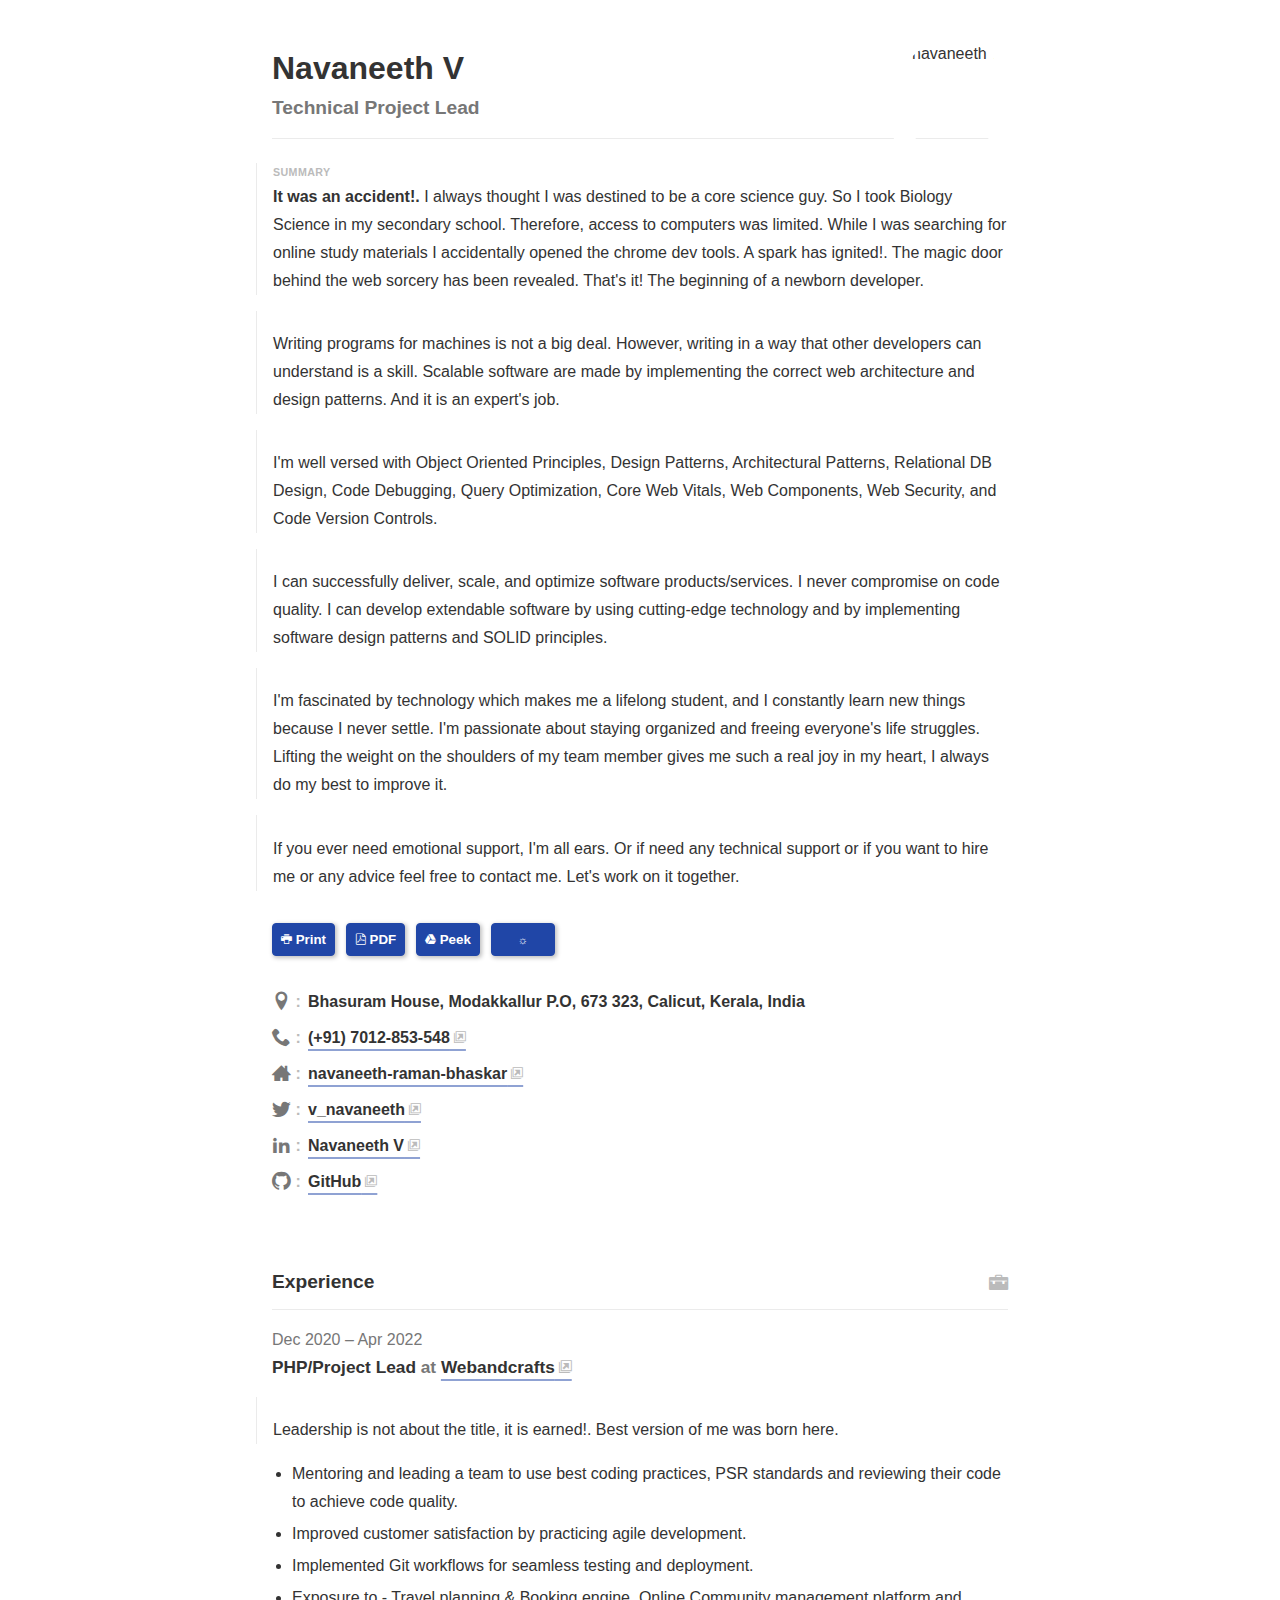
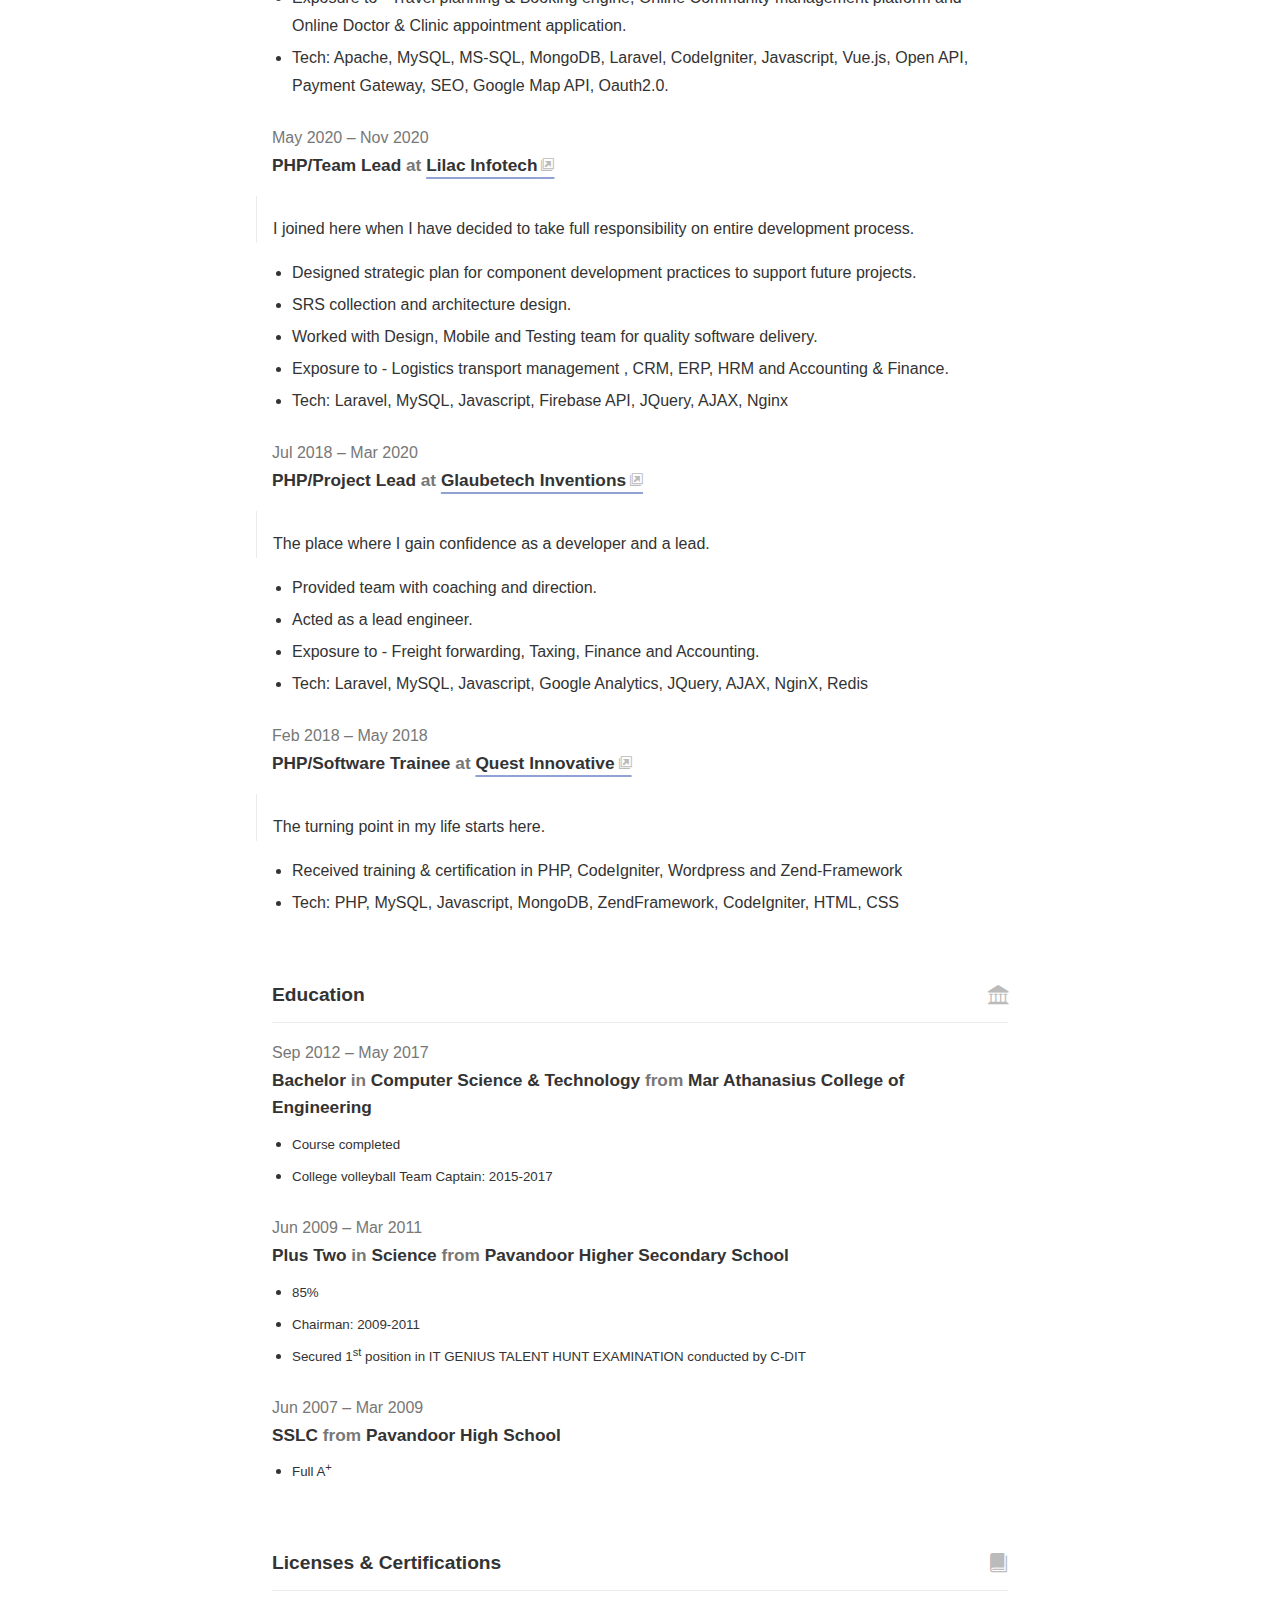
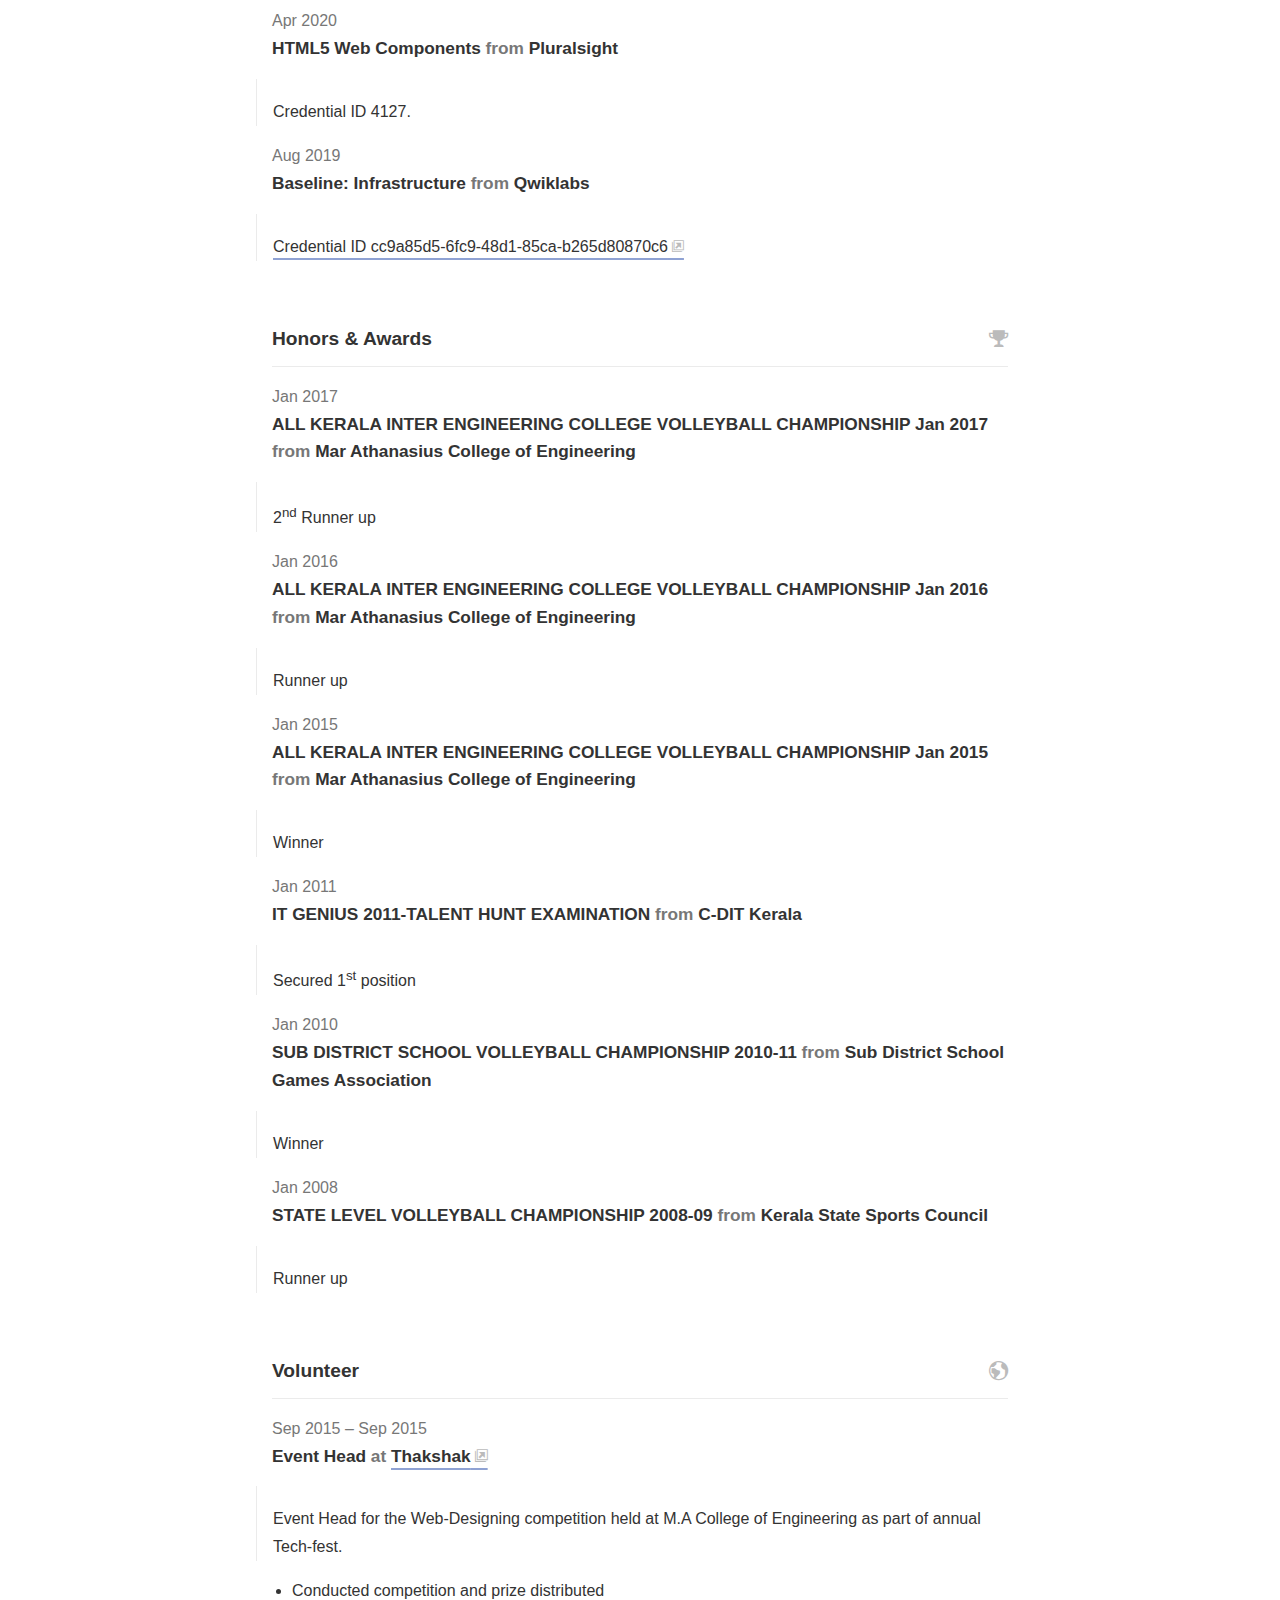
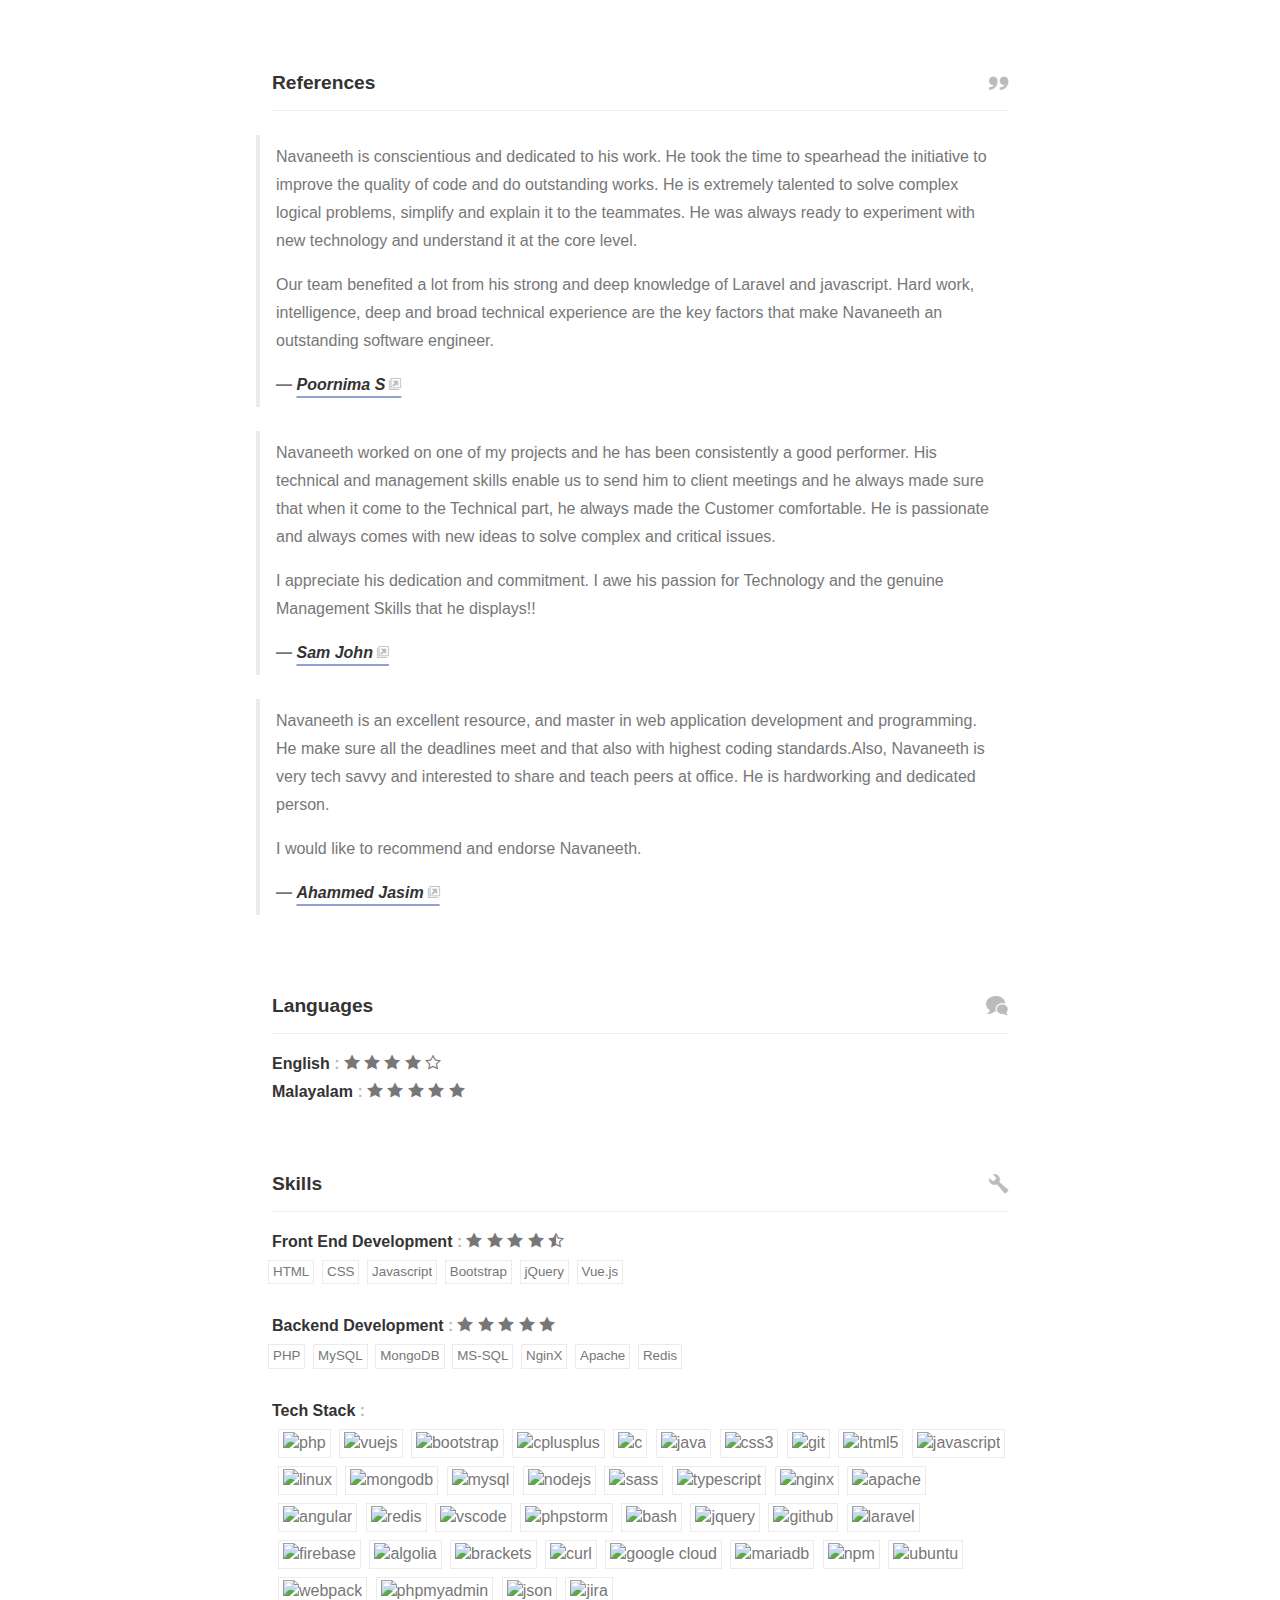
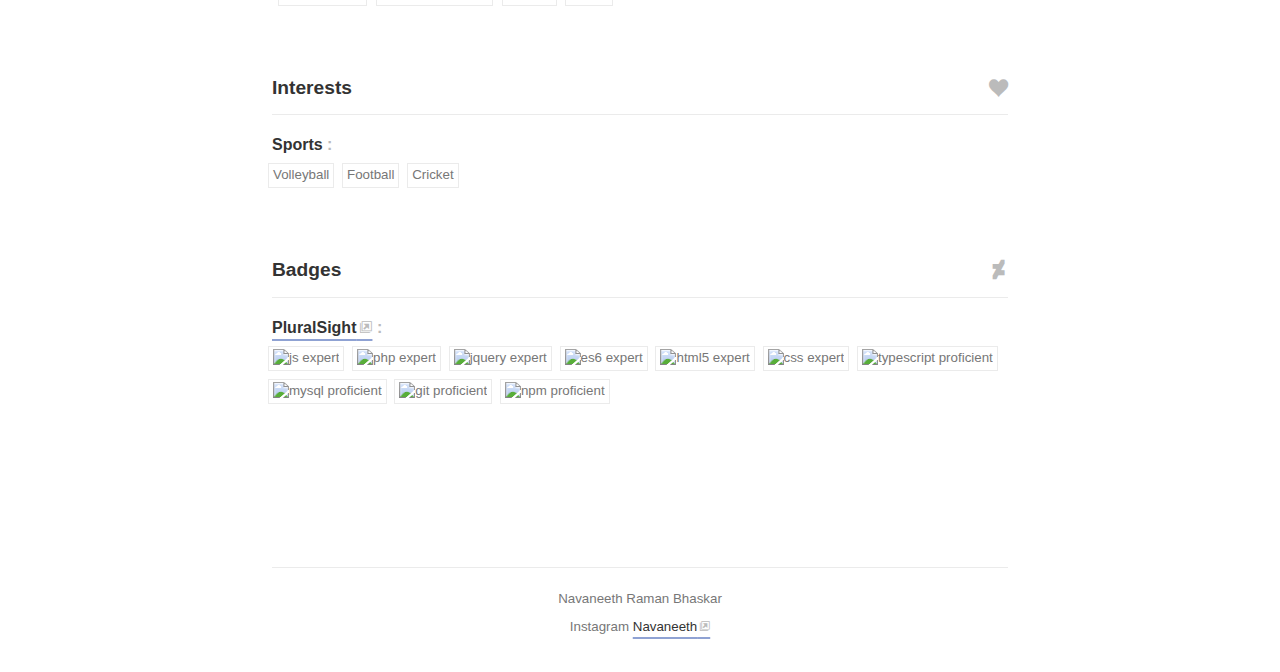
==== resume.html @ e145fbbe "Home page updated v2.0.2" ====
<!DOCTYPE html>
<html lang="en">
<head>
    <meta charset="utf-8">
    <meta name="viewport" content="width=device-width, initial-scale=1, minimum-scale=1"/>
    <title>Navaneeth Raman Bhaskar</title>

    <!-- HTML Meta Tags -->
    <meta name="keywords" content="PHP expert, PHP Team Lead, PHP Technical Lead">
    <meta name="description" content="PHP expert">

    <!-- Facebook Meta Tags -->
    <meta property="og:url" content="https://navaneeth-raman-bhaskar.github.io/">
    <meta property="og:type" content="website">
    <meta property="og:title" content="Navaneeth Raman Bhaskar">
    <meta property="og:description" content="PHP expert">
    <meta property="og:image" content="https://navaneeth-raman-bhaskar.github.io/images/dp.jfif">

    <!-- Twitter Meta Tags -->
    <meta name="twitter:card" content="summary_large_image">
    <meta property="twitter:domain" content="navaneeth-raman-bhaskar.github.io">
    <meta property="twitter:url" content="https://navaneeth-raman-bhaskar.github.io/">
    <meta name="twitter:title" content="Navaneeth Raman Bhaskar">
    <meta name="twitter:description" content="PHP expert">
    <meta name="twitter:image" content="https://navaneeth-raman-bhaskar.github.io/images/dp.jfif">

    <link rel="canonical" href="https://navaneeth-raman-bhaskar.github.io" />
    <!---->
    <link rel="stylesheet" href="./css/style.css?v2.0.2">
    <link rel="stylesheet" href="./css/main.css?v2.0.2">
    <!-- Global site tag (gtag.js) - Google Analytics -->
    <script async src="https://www.googletagmanager.com/gtag/js?id=G-D32039T5VP"></script>

    <script defer src="./js/analytics.js"></script>
    <script defer src="./js/toggle.js?v2.0.2"></script>
</head>
<body>

<main id="_main" class="content layout-resume" role="main">
    <article id="resume" class="page vcard h-card" role="article">
        <header>
            <h1 class="page-title fn p-name" property="name">Navaneeth V</h1>
            <img src="./images/dp.jfif"
                 class="avatar photo u-photo"
                 alt="navaneeth v"
                 property="image" width="120"
                 height="120" loading="lazy">
            <p class="h3 faded subline title p-job-title" property="jobTitle">Technical Project Lead</p>
            <div class="hr pb0"></div>
        </header>
        <p class="note p-note" property="description">
            <strong> It was an accident!.</strong>
            I always thought I was destined to be a core science guy.
            So I took Biology Science in my secondary school. Therefore, access to computers was limited. While I was searching for online study materials
            I accidentally opened the chrome dev tools. A spark has ignited!. The magic door behind the web sorcery has been revealed.
            That's it! The beginning of a newborn developer.
        </p>
        <p class="note">
            Writing programs for machines is not a big deal. However, writing in a way that other developers can understand is a skill.
            Scalable software are made by implementing the correct web architecture and design patterns. And it is an expert's job.
        </p>
        <p class="note">
            I'm well versed with Object Oriented Principles, Design Patterns, Architectural Patterns, Relational DB Design, Code Debugging, Query
            Optimization, Core Web Vitals, Web Components, Web Security, and Code Version Controls.
        <p class="note">
            I can successfully deliver, scale, and optimize software products/services. I never compromise on code
            quality.
            I can develop extendable software by using cutting-edge technology and by implementing software design
            patterns and SOLID principles.
        </p>
        <p class="note">
            I'm fascinated by technology which makes me a lifelong student, and I constantly learn new things because I
            never settle.
            I'm passionate about staying organized and freeing everyone's life struggles. Lifting the weight on the
            shoulders of my team member gives me such a real joy in my heart, I always do my best to improve it.
        </p>
        <p class="note">
            If you ever need emotional support, I'm all ears.
            Or if need any technical support or if you want to hire me or any advice feel free to contact me.
            Let's work on it together.
        </p>
        <div class="screen-only">
            <button class="btn btn-sm btn-primary mt1" onclick="window.print()">
                <small class="icon-printer"></small> Print
            </button>
            <a href="./files/resume.pdf" class="btn btn-sm btn-primary mt1" download>
                <small class="icon-file-pdf"></small> PDF
            </a>
            <a href="./files/resume.pdf" class="btn btn-sm btn-primary mt1">
                <small class="icon-google-drive"></small> Peek
            </a>
            <a id="toggle" href="#" class="btn btn-sm btn-primary mt1">
                <small id="sun" class="icon-light-sun"></small>
            </a>
        </div>
        <div class="columns contact columns-break">
            <dl class="column column-3-5">
                <dt class="faded"><span class="icon-location" title="Location"></span>
                    <span class="sr-only">Location</span>
                </dt>
                <dd class="bold adr p-adr h-adr" typeof="PostalAddress">
                    <span class="street-address p-street-address" property="streetAddress">Bhasuram House</span>,
                    <span class="" property="postalName">Modakkallur P.O</span>,
                    <span class="postal-code p-postal-code" property="postalCode">673 323</span>,
                    <span class="locality p-locality" property="addressLocality">Calicut</span>,
                    <span class="region p-region" property="addressRegion">Kerala</span>,
                    <span class="country-name p-country-name">India</span>
                </dd>
                <dt class="faded"><span class="icon-phone" title="Phone"></span> <span class="sr-only">Phone</span></dt>
                <dd class="bold">
                    <meta property="telephone" content="(912) 555-4321">
                    <a href="tel:+91 7012853548" class="external no-print-link tel p-tel">(+91) 7012-853-548</a>
                </dd>
                <dt class="faded"><span class="icon-home3" title="Website"></span> <span class="sr-only">Website</span>
                </dt>
                <dd class="bold">
                    <a href="https://navaneeth-raman-bhaskar.github.io" class="external no-print-link url u-url" property="sameAs">navaneeth-raman-bhaskar</a>
                </dd>
            </dl>
            <dl class="column column-2-5">
                <dt class="faded"><span class="icon-twitter" title="Twitter"></span>
                    <span class="sr-only">Twitter</span>
                </dt>
                <dd class="bold"><a href="https://twitter.com/v_navaneeth">v_navaneeth</a></dd>
                <dt class="faded"><span class="icon-linkedin2" title="LinkedIn"></span>
                    <span class="sr-only">LinkedIn</span>
                </dt>
                <dd class="bold"><a href="https://linkedin.com/in/navaneethramanbhaskar">Navaneeth V</a></dd>
                <dt class="faded"><span class="icon-github" title="GitHub"></span>
                    <span class="sr-only">GitHub</span>
                </dt>
                <dd class="bold"><a href="https://github.com/navaneeth-raman-bhaskar">GitHub</a></dd>
            </dl>
        </div>
        <div class="columns columns-break">
            <div class="column column-3-5">
                <section>
                    <div class="npb">
                        <h2 id="work" class="h3 hr-bottom"> Experience
                            <span class="symbol icon-briefcase"></span>
                            <a href="#work" class="permalink">
                                <span class="sr-only">Permalink</span> <span class="content-hash"></span>
                            </a>
                        </h2>
                        <section>
                            <header class="" property="worksFor" typeof="Organization">
                                <p class="faded">
                                    <time datetime="2020-12-07T00:00:00+00:00">Dec 2020</time>
                                    –
                                    <time datetime="2022-04-29T00:00:00+00:00">Apr 2022</time>
                                </p>
                                <h3 class="h4 faded">
                                    <meta property="name">
                                    <span class="bc">PHP/Project Lead</span> at
                                    <a class="org p-org h-card " href="https://webandcrafts.com">Webandcrafts</a>
                                </h3>
                            </header>
                            <p class="note"> Leadership is not about the title, it is earned!. Best version of me was born here.
                            </p>
                            <h4 class="sr-only">Highlights</h4>
                            <ul>
                                <li>Mentoring and leading a team to use best coding practices, PSR standards and reviewing their code
                                    to achieve code quality.
                                </li>
                                <li>Improved customer satisfaction by practicing agile development.</li>
                                <li>Implemented Git workflows for seamless testing and deployment.</li>
                                <li>Exposure to - Travel planning &amp; Booking engine, Online Community management
                                    platform and Online Doctor &amp; Clinic appointment application.
                                </li>
                                <li>Tech: Apache, MySQL, MS-SQL, MongoDB, Laravel, CodeIgniter, Javascript, Vue.js, Open API,
                                    Payment Gateway, SEO, Google Map API, Oauth2.0.
                                </li>
                            </ul>
                        </section>
                        <section>
                            <header class="" property="worksFor" typeof="Organization">
                                <p class="faded">
                                    <time datetime="2020-05-13T00:00:00+00:00">May 2020</time>
                                    –
                                    <time datetime="2020-11-30T00:00:00+00:00">Nov 2020</time>
                                </p>
                                <h3 class="h4 faded">
                                    <meta property="name">
                                    <span class="bc">PHP/Team Lead</span> at
                                    <a class="org p-org h-card " href="https://lilacinfotech.com">Lilac Infotech</a>
                                </h3>
                            </header>
                            <p class="note"> I joined here when I have decided to take full responsibility on entire development process.
                            </p>
                            <h4 class="sr-only">Highlights</h4>
                            <ul>
                                <li>Designed strategic plan for component development practices to support future
                                    projects.
                                </li>
                                <li>SRS collection and architecture design.</li>
                                <li>Worked with Design, Mobile and Testing team for quality software delivery.</li>
                                <li>Exposure to - Logistics transport management , CRM, ERP, HRM and Accounting &amp;
                                    Finance.
                                </li>
                                <li>Tech: Laravel, MySQL, Javascript, Firebase API, JQuery, AJAX, Nginx</li>
                            </ul>
                        </section>
                        <section>
                            <header class="" property="worksFor" typeof="Organization">
                                <p class="faded">
                                    <time datetime="2018-07-30T00:00:00+00:00">Jul 2018</time>
                                    –
                                    <time datetime="2020-03-31T00:00:00+00:00">Mar 2020</time>
                                </p>
                                <h3 class="h4 faded">
                                    <meta property="name">
                                    <span class="bc">PHP/Project Lead</span> at
                                    <a class="org p-org h-card " href="http://glaubetech.com">Glaubetech Inventions</a>
                                </h3>
                            </header>
                            <p class="note"> The place where I gain confidence as a developer and a lead.
                            </p>
                            <h4 class="sr-only">Highlights</h4>
                            <ul>
                                <li>Provided team with coaching and direction.</li>
                                <li>Acted as a lead engineer.</li>
                                <li>Exposure to - Freight forwarding, Taxing, Finance and Accounting.</li>
                                <li>Tech: Laravel, MySQL, Javascript, Google Analytics, JQuery, AJAX, NginX, Redis</li>
                            </ul>
                        </section>
                        <section>
                            <header class="" property="worksFor" typeof="Organization">
                                <p class="faded">
                                    <time datetime="2018-02-15T00:00:00+00:00">Feb 2018</time>
                                    –
                                    <time datetime="2018-05-31T00:00:00+00:00">May 2018</time>
                                </p>
                                <h3 class="h4 faded">
                                    <meta property="name">
                                    <span class="bc">PHP/Software Trainee</span> at
                                    <a class="org p-org h-card " href="https://quest-global.com/">Quest Innovative</a>
                                </h3>
                            </header>
                            <p class="note"> The turning point in my life starts here.
                            </p>
                            <h4 class="sr-only">Highlights</h4>
                            <ul>
                                <li>Received training &amp; certification in PHP, CodeIgniter, Wordpress and
                                    Zend-Framework
                                </li>
                                <li>Tech: PHP, MySQL, Javascript, MongoDB, ZendFramework, CodeIgniter, HTML, CSS</li>
                            </ul>
                        </section>
                    </div>
                </section>
                <section>
                    <div class="npb">
                        <h2 id="education" class="h3 hr-bottom"> Education
                            <span class="symbol icon-library"></span>
                            <a href="#education" class="permalink">
                                <span class="sr-only">Permalink</span> <span class="content-hash"></span>
                            </a>
                        </h2>
                        <section>
                            <header>
                                <p class="faded">
                                    <time datetime="2012-09-03T00:00:00+00:00">Sep 2012</time>
                                    –
                                    <time datetime="2017-05-31T00:00:00+00:00">May 2017</time>
                                </p>
                                <h3 class="h4 faded" property="alumniOf" typeof="EducationalOrganization">
                                    <span class="bc">Bachelor</span> in <span class="bc">Computer Science & Technology</span>
                                    from <span class="bc" property="name">Mar Athanasius College of Engineering</span>
                                </h3>
                            </header>
                            <h4 class="sr-only">Events</h4>
                            <ul>
                                <li><small>Course completed</small></li>
                                <li><small>College volleyball Team Captain: 2015-2017</small></li>
                            </ul>
                        </section>
                        <section>
                            <header>
                                <p class="faded">
                                    <time datetime="2009-06-01T00:00:00+00:00">Jun 2009</time>
                                    –
                                    <time datetime="2011-03-31T00:00:00+00:00">Mar 2011</time>
                                </p>
                                <h3 class="h4 faded" property="alumniOf" typeof="EducationalOrganization">
                                    <span class="bc">Plus Two</span> in <span class="bc">Science</span>
                                    from <span class="bc" property="name">Pavandoor Higher Secondary School</span>
                                </h3>
                            </header>
                            <h4 class="sr-only">Events</h4>
                            <ul>
                                <li><small>85%</small></li>
                                <li><small>Chairman: 2009-2011</small></li>
                                <li>
                                    <small>
                                        Secured 1<sup>st</sup> position in IT GENIUS TALENT HUNT EXAMINATION conducted
                                        by C-DIT
                                    </small>
                                </li>
                            </ul>
                        </section>
                        <section>
                            <header>
                                <p class="faded">
                                    <time datetime="2007-06-01T00:00:00+00:00">Jun 2007</time>
                                    –
                                    <time datetime="2009-03-31T00:00:00+00:00">Mar 2009</time>
                                </p>
                                <h3 class="h4 faded" property="alumniOf" typeof="EducationalOrganization">
                                    <span class="bc">SSLC</span>
                                    from <span class="bc" property="name">Pavandoor High School</span>
                                </h3>
                            </header>
                            <h4 class="sr-only">Events</h4>
                            <ul>
                                <li><small>Full A<sup>+</sup></small></li>
                            </ul>
                        </section>
                    </div>
                </section>
                <section>
                    <div class="npb">
                        <h2 id="license" class="h3 hr-bottom"> Licenses & Certifications
                            <span class="symbol icon-book"></span>
                            <a href="#license" class="permalink">
                                <span class="sr-only">Permalink</span> <span class="content-hash"></span>
                            </a>
                        </h2>
                        <section>
                            <header>
                                <p class="faded">
                                    <time datetime="2020-04-01T00:00:00+00:00">Apr 2020</time>
                                </p>
                                <h3 class="h4 faded" property="award">
                                    <span class="bc">HTML5 Web Components</span> from <span class="bc">Pluralsight</span>
                                </h3>
                            </header>
                            <p class="note">Credential ID 4127.</p>
                        </section>
                        <section>
                            <header>
                                <p class="faded">
                                    <time datetime="2019-08-01T00:00:00+00:00">Aug 2019</time>
                                </p>
                                <h3 class="h4 faded" property="award">
                                    <span class="bc">Baseline: Infrastructure</span> from <span class="bc">Qwiklabs</span>
                                </h3>
                            </header>
                            <p class="note">
                                <a href="https://www.qwiklabs.com/public_profiles/cc9a85d5-6fc9-48d1-85ca-b265d80870c6">Credential ID cc9a85d5-6fc9-48d1-85ca-b265d80870c6</a>
                            </p>
                        </section>
                    </div>
                </section>
                <section>
                    <div class="npb">
                        <h2 id="awards" class="h3 hr-bottom"> Honors & Awards
                            <span class="symbol icon-trophy"></span>
                            <a href="#awards" class="permalink">
                                <span class="sr-only">Permalink</span> <span class="content-hash"></span>
                            </a>
                        </h2>
                        <section>
                            <header>
                                <p class="faded">
                                    <time datetime="2017-01-01T00:00:00+00:00">Jan 2017</time>
                                </p>
                                <h3 class="h4 faded" property="award">
                                    <span class="bc">ALL KERALA INTER ENGINEERING COLLEGE VOLLEYBALL CHAMPIONSHIP Jan 2017</span> from <span class="bc">Mar Athanasius College of Engineering</span>
                                </h3>
                            </header>
                            <p class="note">
                                2<sup>nd</sup> Runner up
                            </p>
                        </section>
                        <section>
                            <header>
                                <p class="faded">
                                    <time datetime="2016-01-01T00:00:00+00:00">Jan 2016</time>
                                </p>
                                <h3 class="h4 faded" property="award">
                                    <span class="bc">ALL KERALA INTER ENGINEERING COLLEGE VOLLEYBALL CHAMPIONSHIP Jan 2016</span> from <span class="bc">Mar Athanasius College of Engineering</span>
                                </h3>
                            </header>
                            <p class="note">
                                Runner up
                            </p>
                        </section>
                        <section>
                            <header>
                                <p class="faded">
                                    <time datetime="2015-01-01T00:00:00+00:00">Jan 2015</time>
                                </p>
                                <h3 class="h4 faded" property="award">
                                    <span class="bc">ALL KERALA INTER ENGINEERING COLLEGE VOLLEYBALL CHAMPIONSHIP Jan 2015</span> from <span class="bc">Mar Athanasius College of Engineering</span>
                                </h3>
                            </header>
                            <p class="note">
                                Winner
                            </p>
                        </section>

                        <section>
                            <header>
                                <p class="faded">
                                    <time datetime="2011-01-01T00:00:00+00:00">Jan 2011</time>
                                </p>
                                <h3 class="h4 faded" property="award">
                                    <span class="bc">IT GENIUS 2011-TALENT HUNT EXAMINATION</span> from <span class="bc">C-DIT Kerala</span>
                                </h3>
                            </header>
                            <p class="note">
                                Secured 1<sup>st</sup> position
                            </p>
                        </section>
                        <section>
                            <header>
                                <p class="faded">
                                    <time datetime="2010-01-01T00:00:00+00:00">Jan 2010</time>
                                </p>
                                <h3 class="h4 faded" property="award">
                                    <span class="bc">SUB DISTRICT SCHOOL VOLLEYBALL CHAMPIONSHIP 2010-11</span> from <span class="bc">Sub District School Games Association</span>
                                </h3>
                            </header>
                            <p class="note">
                                Winner
                            </p>
                        </section>
                        <section>
                            <header>
                                <p class="faded">
                                    <time datetime="2008-01-01T00:00:00+00:00">Jan 2008</time>
                                </p>
                                <h3 class="h4 faded" property="award">
                                    <span class="bc">STATE LEVEL VOLLEYBALL CHAMPIONSHIP 2008-09</span> from <span class="bc">Kerala State Sports Council</span>
                                </h3>
                            </header>
                            <p class="note">
                                Runner up
                            </p>
                        </section>
                    </div>
                </section>
                <section>
                    <div class="npb">
                        <h2 id="volunteer" class="h3 hr-bottom"> Volunteer
                            <span class="symbol icon-earth"></span>
                            <a href="#volunteer" class="permalink">
                                <span class="sr-only">Permalink</span> <span class="content-hash"></span>
                            </a>
                        </h2>
                        <section class="no-page-break">
                            <header>
                                <p class="faded">
                                    <time datetime="2015-09-15T00:00:00+00:00">Sep 2015</time>
                                    –
                                    <time datetime="2015-09-17T00:00:00+00:00">Sep 2015</time>
                                </p>
                                <h3 class="h4 faded"><span class="bc">Event Head</span> at
                                    <a class=" " href="https://thakshak15.com/">Thakshak</a>
                                </h3>
                            </header>
                            <p class="note"> Event Head for the Web-Designing competition held at M.A College of Engineering as part of annual Tech-fest.</p>
                            <h4 class="sr-only">Highlights</h4>
                            <ul>
                                <li>Conducted competition and prize distributed</li>
                            </ul>
                        </section>
                    </div>
                </section>
                <section>
                    <div class="npb">
                        <h2 id="references" class="h3 hr-bottom"> References
                            <span class="symbol icon-quotes-right"></span> <a href="#references" class="permalink">
                                <span class="sr-only">Permalink</span> <span class="content-hash"></span> </a>
                        </h2>
                        <blockquote class="reference">
                            <p>
                                Navaneeth is conscientious and dedicated to his work. He took the
                                time to spearhead the initiative to improve the quality of code and do outstanding
                                works. He is extremely talented to solve complex logical problems, simplify and explain
                                it to the
                                teammates. He was always ready to experiment with new technology and understand it at
                                the core level.
                            </p>
                            <p>
                                Our team benefited a lot from his strong and deep knowledge of Laravel and javascript.
                                Hard work, intelligence, deep and broad technical experience are the key factors that
                                make
                                Navaneeth an outstanding software engineer.
                            </p>
                            <footer>— <cite><a href="https://www.linkedin.com/in/poornima-s-350704130/">Poornima S</a></cite></footer>
                        </blockquote>
                        <blockquote class="reference">
                            <p>
                                Navaneeth worked on one of my projects and he has been consistently a good performer.
                                His technical and management skills enable us to send him to client meetings and he
                                always made sure that when it come to the Technical part, he always made the Customer
                                comfortable. He is passionate and always comes with new ideas to solve complex and
                                critical issues.
                            </p>
                            <p>
                                I appreciate his dedication and commitment. I awe his passion for Technology and the
                                genuine Management Skills that he displays!!
                            </p>
                            <footer>— <cite><a href="https://www.linkedin.com/in/samjohn101/">Sam John</a></cite></footer>
                        </blockquote>
                        <blockquote class="reference">
                            <p>
                                Navaneeth is an excellent resource, and master in web application development and
                                programming. He make sure all the deadlines meet and that also with highest coding
                                standards.Also, Navaneeth is very tech savvy and interested to share and teach peers at
                                office. He is hardworking and dedicated person.
                            </p>
                            <p>
                                I would like to recommend and endorse Navaneeth.
                            </p>
                            <footer>— <cite><a href="https://www.linkedin.com/in/ahammed-jasim/">Ahammed Jasim</a></cite></footer>
                        </blockquote>
                    </div>
                </section>
            </div>
            <div class="column column-2-5">
                <section class="npb">
                    <h2 id="languages" class="h3 hr-bottom"> Languages
                        <span class="symbol icon-bubbles"></span> <a href="#languages" class="permalink">
                            <span class="sr-only">Permalink</span> <span class="content-hash"></span> </a>
                    </h2>
                    <dl class="skills">
                        <dt class="fl">English</dt>
                        <dd class="faded clearafter">
                            <div class="fr">
                                <span class="sr-only">Fluency:</span>
                                <span class="help" title="Native speaker">
                                    <span class="sr-only">Professional efficiency</span>
                                    <span class="icon-star-full"></span>
                                    <span class="icon-star-full"></span>
                                    <span class="icon-star-full"></span>
                                    <span class="icon-star-full"></span>
                                    <span class="icon-star-empty"></span>
                                </span>
                            </div>
                        </dd>
                        <dt class="fl">Malayalam</dt>
                        <dd class="faded clearafter">
                            <div class="fr">
                                <span class="sr-only">Fluency:</span>
                                <span class="help" title="Native speaker">
                                    <span class="sr-only">Native speaker</span>
                                    <span class="icon-star-full"></span>
                                    <span class="icon-star-full"></span>
                                    <span class="icon-star-full"></span>
                                    <span class="icon-star-full"></span>
                                    <span class="icon-star-full"></span>
                                </span>
                            </div>
                        </dd>
                    </dl>
                </section>
                <section class="npb">
                    <h2 id="skills" class="h3 hr-bottom"> Skills
                        <span class="symbol icon-wrench"></span> <a href="#skills" class="permalink">
                            <span class="sr-only">Permalink</span>
                            <span class="content-hash"></span> </a>
                    </h2>
                    <dl class="skills">
                        <dt class="fl">Front End Development</dt>
                        <dd class="faded clearafter">
                            <div class="fr"><span class="sr-only">Level:</span>
                                <span class="help" title="Master">
                                <span class="sr-only">Master</span>
                                <span class="icon-star-full"></span>
                                <span class="icon-star-full"></span>
                                <span class="icon-star-full"></span>
                                <span class="icon-star-full"></span>
                                <span class="icon-star-half"></span>
                                </span>
                            </div>
                            <div><span class="sr-only">Keywords:</span>
                                <ul class="tags">
                                    <li class="tag">HTML</li>
                                    <li class="tag">CSS</li>
                                    <li class="tag">Javascript</li>
                                    <li class="tag">Bootstrap</li>
                                    <li class="tag">jQuery</li>
                                    <li class="tag">Vue.js</li>
                                </ul>
                            </div>
                        </dd>
                        <dt class="fl">Backend Development</dt>
                        <dd class="faded clearafter">
                            <div class="fr"><span class="sr-only">Level:</span>
                                <span class="help" title="Master">
                                <span class="sr-only">Master</span>
                                    <span class="icon-star-full"></span>
                                    <span class="icon-star-full"></span>
                                    <span class="icon-star-full"></span>
                                    <span class="icon-star-full"></span>
                                    <span class="icon-star-full"></span>
                                </span>
                            </div>
                            <div><span class="sr-only">Keywords:</span>
                                <ul class="tags">
                                    <li class="tag">PHP</li>
                                    <li class="tag">MySQL</li>
                                    <li class="tag">MongoDB</li>
                                    <li class="tag">MS-SQL</li>
                                    <li class="tag">NginX</li>
                                    <li class="tag">Apache</li>
                                    <li class="tag">Redis</li>
                                </ul>
                            </div>
                        </dd>
                        <dt class="fl">Tech Stack</dt>
                        <dd class="faded clearafter">
                            <div class="fr"><span class="sr-only">Level:</span>
                                <a class="no-mark tag" href="https://php.net" rel="nofollow">
                                    <img src="https://raw.githubusercontent.com/devicons/devicon/master/icons/php/php-original.svg"
                                         alt="php" width="40" style="max-width: 100%;">
                                </a>
                                <a class="no-mark tag" href="https://vuejs.org" rel="nofollow">
                                    <img src="https://raw.githubusercontent.com/devicons/devicon/master/icons/vuejs/vuejs-original.svg"
                                         alt="vuejs" width="40" style="max-width: 100%;">
                                </a>
                                <a class="no-mark tag" href="https://getbootstrap.com" rel="nofollow">
                                    <img src="https://raw.githubusercontent.com/devicons/devicon/master/icons/bootstrap/bootstrap-original.svg"
                                         alt="bootstrap" width="40" style="max-width: 100%;">
                                </a>
                                <a class="no-mark tag" href="https://www.w3schools.com/cpp/" rel="nofollow">
                                    <img src="https://raw.githubusercontent.com/devicons/devicon/master/icons/cplusplus/cplusplus-original.svg"
                                         alt="cplusplus" width="40" style="max-width: 100%;">
                                </a>
                                <a class="no-mark tag" href="https://www.tutorialspoint.com/cprogramming"
                                   rel="nofollow">
                                    <img src="https://raw.githubusercontent.com/devicons/devicon/master/icons/c/c-original.svg"
                                         alt="c" width="40" style="max-width: 100%;">
                                </a>
                                <a class="no-mark tag" href="https://www.tutorialspoint.com/java8" rel="nofollow">
                                    <img src="https://raw.githubusercontent.com/devicons/devicon/master/icons/java/java-original.svg"
                                         alt="java" width="40" style="max-width: 100%;">
                                </a>
                                <a class="no-mark tag" href="https://www.w3schools.com/css/" rel="nofollow">
                                    <img src="https://raw.githubusercontent.com/devicons/devicon/master/icons/css3/css3-original-wordmark.svg"
                                         alt="css3" width="40" style="max-width: 100%;">
                                </a>
                                <a class="no-mark tag" href="https://git-scm.com/" rel="nofollow">
                                    <img src="https://raw.githubusercontent.com/devicons/devicon/master/icons/git/git-original.svg"
                                         alt="git" width="40" style="max-width: 100%;">
                                </a>
                                <a class="no-mark tag" href="https://html.spec.whatwg.org/multipage/" rel="nofollow">
                                    <img src="https://raw.githubusercontent.com/devicons/devicon/master/icons/html5/html5-original-wordmark.svg"
                                         alt="html5" width="40" style="max-width: 100%;">
                                </a>
                                <a class="no-mark tag" href="https://developer.mozilla.org/en-US/docs/Web/JavaScript"
                                   rel="nofollow">
                                    <img src="https://raw.githubusercontent.com/devicons/devicon/master/icons/javascript/javascript-original.svg"
                                         alt="javascript" width="40" style="max-width: 100%;">
                                </a>
                                <a class="no-mark tag" href="https://www.linux.org/" rel="nofollow">
                                    <img src="https://raw.githubusercontent.com/devicons/devicon/master/icons/linux/linux-original.svg"
                                         alt="linux" width="40" style="max-width: 100%;">
                                </a>
                                <a class="no-mark tag" href="https://www.mongodb.com/" rel="nofollow">
                                    <img src="https://raw.githubusercontent.com/devicons/devicon/master/icons/mongodb/mongodb-original-wordmark.svg"
                                         alt="mongodb" width="40" style="max-width: 100%;">
                                </a>
                                <a class="no-mark tag" href="https://www.mysql.com/" rel="nofollow">
                                    <img src="https://raw.githubusercontent.com/devicons/devicon/master/icons/mysql/mysql-original-wordmark.svg"
                                         alt="mysql" width="40" style="max-width: 100%;">
                                </a>
                                <a class="no-mark tag" href="https://nodejs.org" rel="nofollow">
                                    <img src="https://raw.githubusercontent.com/devicons/devicon/master/icons/nodejs/nodejs-original.svg"
                                         alt="nodejs" width="40" style="max-width: 100%;">
                                </a>
                                <a class="no-mark tag" href="https://sass-lang.com" rel="nofollow">
                                    <img src="https://raw.githubusercontent.com/devicons/devicon/master/icons/sass/sass-original.svg"
                                         alt="sass" width="40" style="max-width: 100%;">
                                </a>
                                <a class="no-mark tag" href="https://www.typescriptlang.org/" rel="nofollow">
                                    <img src="https://raw.githubusercontent.com/devicons/devicon/master/icons/typescript/typescript-original.svg"
                                         alt="typescript" width="40" style="max-width: 100%;">
                                </a>
                                <a class="no-mark tag" href="https://www.nginx.com/" rel="nofollow">
                                    <img src="https://raw.githubusercontent.com/devicons/devicon/master/icons/nginx/nginx-original.svg"
                                         alt="nginx" width="40" style="max-width: 100%;">
                                </a>
                                <a class="no-mark tag" href="https://www.apache.org/" rel="nofollow">
                                    <img src="https://raw.githubusercontent.com/devicons/devicon/master/icons/apache/apache-original-wordmark.svg"
                                         alt="apache" width="40" style="max-width: 100%;">
                                </a>
                                <a class="no-mark tag" href="https://angular.io/" rel="nofollow">
                                    <img src="https://raw.githubusercontent.com/devicons/devicon/master/icons/angularjs/angularjs-original.svg"
                                         alt="angular" width="40" style="max-width: 100%;">
                                </a>
                                <a class="no-mark tag" href="https://redis.io/" rel="nofollow">
                                    <img src="https://raw.githubusercontent.com/devicons/devicon/master/icons/redis/redis-original-wordmark.svg"
                                         alt="redis" width="40" style="max-width: 100%;">
                                </a>
                                <a class="no-mark tag" href="https://code.visualstudio.com/" rel="nofollow">
                                    <img src="https://raw.githubusercontent.com/devicons/devicon/master/icons/vscode/vscode-original-wordmark.svg"
                                         alt="vscode" width="40" style="max-width: 100%;">
                                </a>
                                <a class="no-mark tag" href="https://jetbrains.com/phpstorm/" rel="nofollow">
                                    <img src="https://raw.githubusercontent.com/devicons/devicon/master/icons/phpstorm/phpstorm-original-wordmark.svg"
                                         alt="phpstorm" width="40" style="max-width: 100%;">
                                </a>
                                <a class="no-mark tag"
                                   href="https://linuxconfig.org/bash-scripting-tutorial-for-beginners"
                                   rel="nofollow">
                                    <img src="https://raw.githubusercontent.com/devicons/devicon/master/icons/bash/bash-original.svg"
                                         alt="bash" width="40" style="max-width: 100%;">
                                </a>
                                <a class="no-mark tag" href="https://jquery.com/" rel="nofollow">
                                    <img src="https://raw.githubusercontent.com/devicons/devicon/master/icons/jquery/jquery-original-wordmark.svg"
                                         alt="jquery" width="40" style="max-width: 100%;">
                                </a>
                                <a class="no-mark tag" href="https://github.com/">
                                    <img src="https://raw.githubusercontent.com/devicons/devicon/master/icons/github/github-original-wordmark.svg"
                                         alt="github" width="40" style="max-width: 100%;">
                                </a>
                                <a class="no-mark tag" href="https://laravel.com/" rel="nofollow">
                                    <img src="https://camo.githubusercontent.com/d43f5a500201abd42b33ca6637219736fd6ce6f7783f35b2224165cb77a6cf53/68747470733a2f2f7777772e766563746f726c6f676f2e7a6f6e652f6c6f676f732f6c61726176656c2f6c61726176656c2d69636f6e2e737667"
                                         alt="laravel" width="40"
                                         data-canonical-src="https://www.vectorlogo.zone/logos/laravel/laravel-icon.svg"
                                         style="max-width: 100%;">
                                </a>
                                <a class="no-mark tag" href="https://firebase.google.com/" rel="nofollow">
                                    <img src="https://camo.githubusercontent.com/dd4b2422ed3bfc9da88c43d18550375c66f9584327dff7ecc19315ce50b96f07/68747470733a2f2f7777772e766563746f726c6f676f2e7a6f6e652f6c6f676f732f66697265626173652f66697265626173652d69636f6e2e737667"
                                         alt="firebase" width="40"
                                         data-canonical-src="https://www.vectorlogo.zone/logos/firebase/firebase-icon.svg"
                                         style="max-width: 100%;">
                                </a>
                                <a class="no-mark tag" href="https://www.algolia.com/" rel="nofollow">
                                    <img src="https://camo.githubusercontent.com/717b1b2ca519498322965ca9cdac6104f374f684f344ea3dd54a5fb0fd0255ad/68747470733a2f2f7777772e766563746f726c6f676f2e7a6f6e652f6c6f676f732f616c676f6c69612f616c676f6c69612d69636f6e2e737667"
                                         alt="algolia" width="40"
                                         data-canonical-src="https://www.vectorlogo.zone/logos/algolia/algolia-icon.svg"
                                         style="max-width: 100%;">
                                </a>
                                <a class="no-mark tag" href="https://brackets.io/" rel="nofollow">
                                    <img src="https://camo.githubusercontent.com/b6e2ecd471a8f36759275a504df347d1f4fd529f80d79935808cf87c3216d188/68747470733a2f2f7777772e766563746f726c6f676f2e7a6f6e652f6c6f676f732f627261636b657473696f2f627261636b657473696f2d69636f6e2e737667"
                                         alt="brackets" width="40"
                                         data-canonical-src="https://www.vectorlogo.zone/logos/bracketsio/bracketsio-icon.svg"
                                         style="max-width: 100%;">
                                </a>
                                <a class="no-mark tag" href="https://curl.se/" rel="nofollow">
                                    <img src="https://camo.githubusercontent.com/343bb87b6c7db9adb95680a2b074cdc7fcd5e0b9e2373d0a5a402346147fb130/68747470733a2f2f7777772e766563746f726c6f676f2e7a6f6e652f6c6f676f732f6375726c5f686178782f6375726c5f686178782d617232312e737667"
                                         alt="curl" width="40"
                                         data-canonical-src="https://www.vectorlogo.zone/logos/curl_haxx/curl_haxx-ar21.svg"
                                         style="max-width: 100%;">
                                </a>
                                <a class="no-mark tag" href="https://cloud.google.com/gcp" rel="nofollow">
                                    <img src="https://camo.githubusercontent.com/582944f6627732531ce1a2e20ad43538d1896e16a5f159ea28fd137dbb8e798a/68747470733a2f2f7777772e766563746f726c6f676f2e7a6f6e652f6c6f676f732f676f6f676c655f636c6f75642f676f6f676c655f636c6f75642d69636f6e2e737667"
                                         alt="google cloud" width="40"
                                         data-canonical-src="https://www.vectorlogo.zone/logos/google_cloud/google_cloud-icon.svg"
                                         style="max-width: 100%;">
                                </a>
                                <a class="no-mark tag" href="https://mariadb.org/" rel="nofollow">
                                    <img src="https://camo.githubusercontent.com/c801bc4030f308500f29b695f0771ba313b3b2088c91d06152b5cc5a050e3127/68747470733a2f2f7777772e766563746f726c6f676f2e7a6f6e652f6c6f676f732f6d6172696164622f6d6172696164622d69636f6e2e737667"
                                         alt="mariadb" width="40"
                                         data-canonical-src="https://www.vectorlogo.zone/logos/mariadb/mariadb-icon.svg"
                                         style="max-width: 100%;">
                                </a>
                                <a class="no-mark tag" href="https://www.npmjs.com/" rel="nofollow">
                                    <img src="https://camo.githubusercontent.com/4dec2e708980ea770ab6068f903fc5971f12acc21c77307b6db3a47d92c5e1a8/68747470733a2f2f7777772e766563746f726c6f676f2e7a6f6e652f6c6f676f732f6e706d6a732f6e706d6a732d617232312e737667"
                                         alt="npm" width="40"
                                         data-canonical-src="https://www.vectorlogo.zone/logos/npmjs/npmjs-ar21.svg"
                                         style="max-width: 100%;">
                                </a>
                                <a class="no-mark tag" href="https://ubuntu.com/" rel="nofollow">
                                    <img src="https://camo.githubusercontent.com/f903efdd3558d099c54fafbce2aff0ccfa5a2a08d325fdd5884822ea4c270f60/68747470733a2f2f7777772e766563746f726c6f676f2e7a6f6e652f6c6f676f732f7562756e74752f7562756e74752d69636f6e2e737667"
                                         alt="ubuntu" width="40"
                                         data-canonical-src="https://www.vectorlogo.zone/logos/ubuntu/ubuntu-icon.svg"
                                         style="max-width: 100%;">
                                </a>
                                <a class="no-mark tag" href="https://webpack.js.org/" rel="nofollow">
                                    <img src="https://camo.githubusercontent.com/8b932cba9de56c2969c04499c818c1d87aca848f71b0d144ab754a46296b6200/68747470733a2f2f7777772e766563746f726c6f676f2e7a6f6e652f6c6f676f732f6a735f7765627061636b2f6a735f7765627061636b2d69636f6e2e737667"
                                         alt="webpack" width="40"
                                         data-canonical-src="https://www.vectorlogo.zone/logos/js_webpack/js_webpack-icon.svg"
                                         style="max-width: 100%;">
                                </a>
                                <a class="no-mark tag" href="https://www.phpmyadmin.net/" rel="nofollow">
                                    <img src="https://camo.githubusercontent.com/f95db9defd541f224dd5d3127afe3297a3d10534a3d22fabee4fed6d72bad836/68747470733a2f2f7777772e766563746f726c6f676f2e7a6f6e652f6c6f676f732f7068706d7961646d696e2f7068706d7961646d696e2d617232312e737667"
                                         alt="phpmyadmin" width="40"
                                         data-canonical-src="https://www.vectorlogo.zone/logos/phpmyadmin/phpmyadmin-ar21.svg"
                                         style="max-width: 100%;">
                                </a>
                                <a class="no-mark tag" href="https://www.json.org/" rel="nofollow">
                                    <img src="https://camo.githubusercontent.com/d0fb7494efe78007ed12420402ff70df462cb03abb6c7838345c240d4d68af60/68747470733a2f2f7777772e766563746f726c6f676f2e7a6f6e652f6c6f676f732f6a736f6e2f6a736f6e2d69636f6e2e737667"
                                         alt="json" width="40"
                                         data-canonical-src="https://www.vectorlogo.zone/logos/json/json-icon.svg"
                                         style="max-width: 100%;">
                                </a>
                                <a class="no-mark tag" href="https://www.atlassian.com/software/jira" rel="nofollow">
                                    <img src="https://camo.githubusercontent.com/9f6fbaa3154800eef23c4dc7ed718f911deb50e0d5f58f9226d7dc278d901973/68747470733a2f2f7777772e766563746f726c6f676f2e7a6f6e652f6c6f676f732f61746c61737369616e5f6a6972612f61746c61737369616e5f6a6972612d69636f6e2e737667"
                                         alt="jira" width="40"
                                         data-canonical-src="https://www.vectorlogo.zone/logos/atlassian_jira/atlassian_jira-icon.svg"
                                         style="max-width: 100%;">
                                </a>
                            </div>
                        </dd>
                    </dl>
                </section>
                <section class="npb">
                    <h2 id="interests" class="h3 hr-bottom"> Interests
                        <span class="symbol icon-heart"></span>
                        <a href="#interests" class="permalink">
                            <span class="sr-only">Permalink</span>
                            <span class="content-hash"></span>
                        </a>
                    </h2>
                    <dl class="skills">
                        <dt>Sports</dt>
                        <dd><span class="sr-only">Keywords:</span>
                            <ul class="tags">
                                <li class="tag">Volleyball</li>
                                <li class="tag">Football</li>
                                <li class="tag">Cricket</li>
                            </ul>
                        </dd>
                    </dl>
                </section>
                <section class="npb">
                    <h2 id="badges" class="h3 hr-bottom"> Badges
                        <span class="symbol icon-deviantart"></span>
                        <a href="#interests" class="permalink">
                            <span class="sr-only">Permalink</span>
                            <span class="content-hash"></span>
                        </a>
                    </h2>
                    <dl class="skills">
                        <dt><a href="https://app.pluralsight.com/profile/navaneeth-v">PluralSight</a></dt>
                        <dd><span class="sr-only">Keywords:</span>
                            <ul class="tags">
                                <li class="tag">
                                    <img src="https://media-exp1.licdn.com/dms/image/sync/C4D27AQEFbXs62n-YxA/articleshare-shrink_800/0/1650529929197?e=2147483647&v=beta&t=CJrMjBar2ix6NU8FDBC3yHlwA4yFXDkyo_P-FhPXdrU"
                                         alt="js expert">
                                </li>
                                <li class="tag">
                                    <img src="https://media-exp1.licdn.com/dms/image/sync/C4D27AQFPa4fyJiI7PA/articleshare-shrink_800/0/1650530160075?e=2147483647&v=beta&t=xI7XZLSGNgPtxmjCT_EYxe32IC-bXNp4CVv5srG2Ig0"
                                         alt="php expert">
                                </li>
                                <li class="tag">
                                    <img src="https://media-exp1.licdn.com/dms/image/sync/C4D27AQFwqacqAV6kHw/articleshare-shrink_800/0/1650530226267?e=2147483647&v=beta&t=GWACjmktFmk5feu186ARpl0f39KuC2vZV7nyENCsU74"
                                         alt="jquery expert">
                                </li>
                                <li class="tag">
                                    <img src="https://media-exp1.licdn.com/dms/image/sync/C4D27AQGh222QdfIbSg/articleshare-shrink_800/0/1650530279388?e=2147483647&v=beta&t=qOchjkz0aGirdsDs4y7LBRfOAh3J9EUUcIOei_8isF0"
                                         alt="es6 expert">
                                </li>
                                <li class="tag">
                                    <img src="https://media-exp1.licdn.com/dms/image/sync/C4D27AQGaNzvJxsEv1w/articleshare-shrink_800/0/1650530356739?e=2147483647&v=beta&t=aNNP-BAtl7SO_bB7zEYTZ-SAKVALpReOka86CfUkbG0"
                                         alt="html5 expert">
                                </li>
                                <li class="tag">
                                    <img src="https://media-exp1.licdn.com/dms/image/sync/C4D27AQEE8vOLJrzaqA/articleshare-shrink_800/0/1650530405676?e=2147483647&v=beta&t=7Sx8mWmB6mANOpp6X2EDxHdP-Z69WMnBhQMDMzLbpxQ"
                                         alt="css expert">
                                </li>
                                <li class="tag">
                                    <img src="https://media-exp1.licdn.com/dms/image/sync/C4D27AQExIiNY9X-M0w/articleshare-shrink_800/0/1650530537762?e=2147483647&v=beta&t=dmJW68HeeXLWHJWZbvBPT6_2HQxL49TVtynWKahlbCI"
                                         alt="typescript proficient">
                                </li>
                                <li class="tag">
                                    <img src="https://media-exp1.licdn.com/dms/image/sync/C4D27AQEcbzGhB6-pZA/articleshare-shrink_800/0/1650530591222?e=2147483647&v=beta&t=ws_PbjKjuHGSuOId6JqrGBWS9X_E7RAc07L9zAOUEyU"
                                         alt="mysql proficient">
                                </li>
                                <li class="tag">
                                    <img src="https://media-exp1.licdn.com/dms/image/sync/C4D27AQGXi7PA2RWTGQ/articleshare-shrink_800/0/1650530713886?e=2147483647&v=beta&t=XNieBwGCch5vTZWNuCvlI0lTfjSHNFM6xFyFsxzWG30"
                                         alt="git proficient">
                                </li>
                                <li class="tag">
                                    <img src="https://media-exp1.licdn.com/dms/image/sync/C4D27AQG0NpZDR8ASYQ/articleshare-shrink_800/0/1650530632004?e=2147483647&v=beta&t=QKe1DSwQfEOf4uczB8KTqn0xcMLF4F7W-LGdLUP8-7Y"
                                         alt="npm proficient">
                                </li>

                            </ul>
                        </dd>
                    </dl>
                </section>
            </div>
        </div>
    </article>
    <footer class="content" role="contentinfo">
        <hr>
        <p><small class="copyright">Navaneeth Raman Bhaskar </small></p>
        <p><small>Instagram <a class="external" href="https://instagram.com/navaneeth_raman_bhaskar/">Navaneeth</a></small></p>
        <hr class="sr-only">
    </footer>
</main>

</body>
</html>
---- css/style.css ----
@font-face {
  font-family: 'icomoon';
  src:  url('../fonts/icomoon.eot?jbjoqu');
  src:  url('../fonts/icomoon.eot?jbjoqu#iefix') format('embedded-opentype'),
    url('../fonts/icomoon.ttf?jbjoqu') format('truetype'),
    url('../fonts/icomoon.woff?jbjoqu') format('woff'),
    url('../fonts/icomoon.svg?jbjoqu#icomoon') format('svg');
  font-weight: normal;
  font-style: normal;
  font-display: block;
}

[class^="icon-"], [class*=" icon-"] {
  /* use !important to prevent issues with browser extensions that change fonts */
  font-family: 'icomoon' !important;
  speak: never;
  font-style: normal;
  font-weight: normal;
  font-variant: normal;
  text-transform: none;
  line-height: 1;

  /* Better Font Rendering =========== */
  -webkit-font-smoothing: antialiased;
  -moz-osx-font-smoothing: grayscale;
}

.icon-book:before {
  content: "\e91f";
}
.icon-library:before {
  content: "\e921";
}
.icon-phone:before {
  content: "\e942";
}
.icon-envelop:before {
  content: "\e945";
}
.icon-location:before {
  content: "\e947";
}
.icon-bubbles:before {
  content: "\e96c";
}
.icon-dark-sun:before {
  content: '\2600';
}
.icon-light-sun:before {
  content: '\263C';
}
.icon-quotes-right:before {
  content: "\e978";
}
.icon-wrench:before {
  content: "\e991";
}
.icon-trophy:before {
  content: "\e99e";
}
.icon-briefcase:before {
  content: "\e9ae";
}
.icon-earth:before {
  content: "\e9ca";
}
.icon-link:before {
  content: "\e9cb";
}
.icon-star-empty:before {
  content: "\2606";
}
.icon-star-half:before {
  content: "\272e";
}
.icon-star-full:before {
  content: "\2605";
}
.icon-heart:before {
  content: "\e9da";
}
.icon-new-tab:before {
  content: "\ea7e";
}
.icon-amazon:before {
  content: "\ea87";
}
.icon-google:before {
  content: "\ea88";
}
.icon-google-plus:before {
  content: "\ea8b";
}
.icon-google-drive:before {
  content: "\ea8f";
}
.icon-facebook:before {
  content: "\ea90";
}
.icon-instagram:before {
  content: "\ea92";
}
.icon-whatsapp:before {
  content: "\ea93";
}
.icon-spotify:before {
  content: "\ea94";
}
.icon-telegram:before {
  content: "\ea95";
}
.icon-twitter:before {
  content: "\ea96";
}
.icon-vine:before {
  content: "\ea97";
}
.icon-vk:before {
  content: "\ea98";
}
.icon-renren:before {
  content: "\ea99";
}
.icon-sina-weibo:before {
  content: "\ea9a";
}
.icon-rss:before {
  content: "\ea9b";
}
.icon-youtube:before {
  content: "\ea9d";
}
.icon-twitch:before {
  content: "\ea9f";
}
.icon-vimeo:before {
  content: "\eaa0";
}
.icon-lanyrd:before {
  content: "\eaa2";
}
.icon-flickr2:before {
  content: "\eaa4";
}
.icon-dribbble:before {
  content: "\eaa7";
}
.icon-behance:before {
  content: "\eaa8";
}
.icon-deviantart:before {
  content: "\eaaa";
}
.icon-500px:before {
  content: "\eaab";
}
.icon-steam:before {
  content: "\eaac";
}
.icon-dropbox:before {
  content: "\eaae";
}
.icon-onedrive:before {
  content: "\eaaf";
}
.icon-github:before {
  content: "\eab0";
}
.icon-npm:before {
  content: "\eab1";
}
.icon-basecamp:before {
  content: "\eab2";
}
.icon-trello:before {
  content: "\eab3";
}
.icon-wordpress:before {
  content: "\eab4";
}
.icon-joomla:before {
  content: "\eab5";
}
.icon-ello:before {
  content: "\eab6";
}
.icon-blogger:before {
  content: "\eab7";
}
.icon-tumblr:before {
  content: "\eab9";
}
.icon-yahoo:before {
  content: "\eabb";
}
.icon-soundcloud:before {
  content: "\eac3";
}
.icon-skype:before {
  content: "\eac5";
}
.icon-reddit:before {
  content: "\eac6";
}
.icon-hackernews:before {
  content: "\eac7";
}
.icon-wikipedia:before {
  content: "\eac8";
}
.icon-linkedin2:before {
  content: "\eaca";
}
.icon-lastfm:before {
  content: "\eacb";
}
.icon-delicious:before {
  content: "\eacd";
}
.icon-stumbleupon:before {
  content: "\eace";
}
.icon-stackoverflow:before {
  content: "\ead0";
}
.icon-pinterest2:before {
  content: "\ead2";
}
.icon-xing2:before {
  content: "\ead4";
}
.icon-flattr:before {
  content: "\ead5";
}
.icon-foursquare:before {
  content: "\ead6";
}
.icon-yelp:before {
  content: "\ead7";
}
.icon-paypal:before {
  content: "\ead8";
}
.icon-mail:before {
  content: "\ea83";
}
.icon-rss2:before {
  content: "\ea9c";
}
.icon-box-add:before {
  content: "\e95e";
}
.icon-spinner11:before {
  content: "\21bb";
}
.icon-cog:before {
  content: "\e994";
}
.icon-power-cord:before {
  content: "\e9b7";
}
.icon-menu:before {
  content: "\2630";
}
.icon-arrow-right2:before {
  content: "\2192";
}
.icon-arrow-left2:before {
  content: "\2190";
}
.icon-home3:before {
  content: "\e902";
}
.icon-mail2:before {
  content: "\ea84";
}
.icon-brightness-contrast:before {
  content: "\1f506";
}
.icon-search:before {
  content: "\1f50d";
}
.icon-key:before {
  content: "\e98d";
}
.icon-quill:before {
  content: "\e907";
}
.icon-flag:before {
  content: "\e9cc";
}
.icon-man-woman:before {
  content: "\e9de";
}
.icon-cross:before {
  content: "\274e";
}
.icon-file-empty:before {
  content: "\e924";
}
.icon-printer:before {
  content: "\e954";
}
.icon-user-plus:before {
  content: "\e973";
}
.icon-file-pdf:before {
  content: "\eadf";
}
.icon-copy:before {
  content: "\1f4cb";
}
.icon-checkmark:before {
  content: "\2705";
}
.icon-history:before {
  content: "\1f552";
}
---- css/main.css ----
@font-face {
    font-family: 'Noto Sans';
    font-style: italic;
    font-weight: 400;
    font-display: swap;
    src: url(https://fonts.gstatic.com/s/notosans/v26/o-0OIpQlx3QUlC5A4PNr4ARPQ_m87A.woff2) format('woff2');
    unicode-range: U+0460-052F, U+1C80-1C88, U+20B4, U+2DE0-2DFF, U+A640-A69F, U+FE2E-FE2F;
}

@font-face {
    font-family: 'Noto Sans';
    font-style: italic;
    font-weight: 400;
    font-display: swap;
    src: url(https://fonts.gstatic.com/s/notosans/v26/o-0OIpQlx3QUlC5A4PNr4ARGQ_m87A.woff2) format('woff2');
    unicode-range: U+0400-045F, U+0490-0491, U+04B0-04B1, U+2116;
}

@font-face {
    font-family: 'Noto Sans';
    font-style: italic;
    font-weight: 400;
    font-display: swap;
    src: url(https://fonts.gstatic.com/s/notosans/v26/o-0OIpQlx3QUlC5A4PNr4ARDQ_m87A.woff2) format('woff2');
    unicode-range: U+0900-097F, U+1CD0-1CF6, U+1CF8-1CF9, U+200C-200D, U+20A8, U+20B9, U+25CC, U+A830-A839, U+A8E0-A8FB;
}

@font-face {
    font-family: 'Noto Sans';
    font-style: italic;
    font-weight: 400;
    font-display: swap;
    src: url(https://fonts.gstatic.com/s/notosans/v26/o-0OIpQlx3QUlC5A4PNr4AROQ_m87A.woff2) format('woff2');
    unicode-range: U+1F00-1FFF;
}

@font-face {
    font-family: 'Noto Sans';
    font-style: italic;
    font-weight: 400;
    font-display: swap;
    src: url(https://fonts.gstatic.com/s/notosans/v26/o-0OIpQlx3QUlC5A4PNr4ARBQ_m87A.woff2) format('woff2');
    unicode-range: U+0370-03FF;
}

@font-face {
    font-family: 'Noto Sans';
    font-style: italic;
    font-weight: 400;
    font-display: swap;
    src: url(https://fonts.gstatic.com/s/notosans/v26/o-0OIpQlx3QUlC5A4PNr4ARNQ_m87A.woff2) format('woff2');
    unicode-range: U+0102-0103, U+0110-0111, U+0128-0129, U+0168-0169, U+01A0-01A1, U+01AF-01B0, U+1EA0-1EF9, U+20AB;
}

@font-face {
    font-family: 'Noto Sans';
    font-style: italic;
    font-weight: 400;
    font-display: swap;
    src: url(https://fonts.gstatic.com/s/notosans/v26/o-0OIpQlx3QUlC5A4PNr4ARMQ_m87A.woff2) format('woff2');
    unicode-range: U+0100-024F, U+0259, U+1E00-1EFF, U+2020, U+20A0-20AB, U+20AD-20CF, U+2113, U+2C60-2C7F, U+A720-A7FF;
}

@font-face {
    font-family: 'Noto Sans';
    font-style: italic;
    font-weight: 400;
    font-display: swap;
    src: url(https://fonts.gstatic.com/s/notosans/v26/o-0OIpQlx3QUlC5A4PNr4ARCQ_k.woff2) format('woff2');
    unicode-range: U+0000-00FF, U+0131, U+0152-0153, U+02BB-02BC, U+02C6, U+02DA, U+02DC, U+2000-206F, U+2074, U+20AC, U+2122, U+2191, U+2193, U+2212, U+2215, U+FEFF, U+FFFD;
}

@font-face {
    font-family: 'Noto Sans';
    font-style: italic;
    font-weight: 700;
    font-display: swap;
    src: url(https://fonts.gstatic.com/s/notosans/v26/o-0TIpQlx3QUlC5A4PNr4Az5ZuyOzW1aPQ.woff2) format('woff2');
    unicode-range: U+0460-052F, U+1C80-1C88, U+20B4, U+2DE0-2DFF, U+A640-A69F, U+FE2E-FE2F;
}

@font-face {
    font-family: 'Noto Sans';
    font-style: italic;
    font-weight: 700;
    font-display: swap;
    src: url(https://fonts.gstatic.com/s/notosans/v26/o-0TIpQlx3QUlC5A4PNr4Az5ZuyHzW1aPQ.woff2) format('woff2');
    unicode-range: U+0400-045F, U+0490-0491, U+04B0-04B1, U+2116;
}

@font-face {
    font-family: 'Noto Sans';
    font-style: italic;
    font-weight: 700;
    font-display: swap;
    src: url(https://fonts.gstatic.com/s/notosans/v26/o-0TIpQlx3QUlC5A4PNr4Az5ZuyCzW1aPQ.woff2) format('woff2');
    unicode-range: U+0900-097F, U+1CD0-1CF6, U+1CF8-1CF9, U+200C-200D, U+20A8, U+20B9, U+25CC, U+A830-A839, U+A8E0-A8FB;
}

@font-face {
    font-family: 'Noto Sans';
    font-style: italic;
    font-weight: 700;
    font-display: swap;
    src: url(https://fonts.gstatic.com/s/notosans/v26/o-0TIpQlx3QUlC5A4PNr4Az5ZuyPzW1aPQ.woff2) format('woff2');
    unicode-range: U+1F00-1FFF;
}

@font-face {
    font-family: 'Noto Sans';
    font-style: italic;
    font-weight: 700;
    font-display: swap;
    src: url(https://fonts.gstatic.com/s/notosans/v26/o-0TIpQlx3QUlC5A4PNr4Az5ZuyAzW1aPQ.woff2) format('woff2');
    unicode-range: U+0370-03FF;
}

@font-face {
    font-family: 'Noto Sans';
    font-style: italic;
    font-weight: 700;
    font-display: swap;
    src: url(https://fonts.gstatic.com/s/notosans/v26/o-0TIpQlx3QUlC5A4PNr4Az5ZuyMzW1aPQ.woff2) format('woff2');
    unicode-range: U+0102-0103, U+0110-0111, U+0128-0129, U+0168-0169, U+01A0-01A1, U+01AF-01B0, U+1EA0-1EF9, U+20AB;
}

@font-face {
    font-family: 'Noto Sans';
    font-style: italic;
    font-weight: 700;
    font-display: swap;
    src: url(https://fonts.gstatic.com/s/notosans/v26/o-0TIpQlx3QUlC5A4PNr4Az5ZuyNzW1aPQ.woff2) format('woff2');
    unicode-range: U+0100-024F, U+0259, U+1E00-1EFF, U+2020, U+20A0-20AB, U+20AD-20CF, U+2113, U+2C60-2C7F, U+A720-A7FF;
}

@font-face {
    font-family: 'Noto Sans';
    font-style: italic;
    font-weight: 700;
    font-display: swap;
    src: url(https://fonts.gstatic.com/s/notosans/v26/o-0TIpQlx3QUlC5A4PNr4Az5ZuyDzW0.woff2) format('woff2');
    unicode-range: U+0000-00FF, U+0131, U+0152-0153, U+02BB-02BC, U+02C6, U+02DA, U+02DC, U+2000-206F, U+2074, U+20AC, U+2122, U+2191, U+2193, U+2212, U+2215, U+FEFF, U+FFFD;
}

@font-face {
    font-family: 'Noto Sans';
    font-style: normal;
    font-weight: 400;
    font-display: swap;
    src: url(https://fonts.gstatic.com/s/notosans/v26/o-0IIpQlx3QUlC5A4PNr6DRAW_0.woff2) format('woff2');
    unicode-range: U+0460-052F, U+1C80-1C88, U+20B4, U+2DE0-2DFF, U+A640-A69F, U+FE2E-FE2F;
}

@font-face {
    font-family: 'Noto Sans';
    font-style: normal;
    font-weight: 400;
    font-display: swap;
    src: url(https://fonts.gstatic.com/s/notosans/v26/o-0IIpQlx3QUlC5A4PNr4TRAW_0.woff2) format('woff2');
    unicode-range: U+0400-045F, U+0490-0491, U+04B0-04B1, U+2116;
}

@font-face {
    font-family: 'Noto Sans';
    font-style: normal;
    font-weight: 400;
    font-display: swap;
    src: url(https://fonts.gstatic.com/s/notosans/v26/o-0IIpQlx3QUlC5A4PNr5DRAW_0.woff2) format('woff2');
    unicode-range: U+0900-097F, U+1CD0-1CF6, U+1CF8-1CF9, U+200C-200D, U+20A8, U+20B9, U+25CC, U+A830-A839, U+A8E0-A8FB;
}

@font-face {
    font-family: 'Noto Sans';
    font-style: normal;
    font-weight: 400;
    font-display: swap;
    src: url(https://fonts.gstatic.com/s/notosans/v26/o-0IIpQlx3QUlC5A4PNr6TRAW_0.woff2) format('woff2');
    unicode-range: U+1F00-1FFF;
}

@font-face {
    font-family: 'Noto Sans';
    font-style: normal;
    font-weight: 400;
    font-display: swap;
    src: url(https://fonts.gstatic.com/s/notosans/v26/o-0IIpQlx3QUlC5A4PNr5jRAW_0.woff2) format('woff2');
    unicode-range: U+0370-03FF;
}

@font-face {
    font-family: 'Noto Sans';
    font-style: normal;
    font-weight: 400;
    font-display: swap;
    src: url(https://fonts.gstatic.com/s/notosans/v26/o-0IIpQlx3QUlC5A4PNr6jRAW_0.woff2) format('woff2');
    unicode-range: U+0102-0103, U+0110-0111, U+0128-0129, U+0168-0169, U+01A0-01A1, U+01AF-01B0, U+1EA0-1EF9, U+20AB;
}

@font-face {
    font-family: 'Noto Sans';
    font-style: normal;
    font-weight: 400;
    font-display: swap;
    src: url(https://fonts.gstatic.com/s/notosans/v26/o-0IIpQlx3QUlC5A4PNr6zRAW_0.woff2) format('woff2');
    unicode-range: U+0100-024F, U+0259, U+1E00-1EFF, U+2020, U+20A0-20AB, U+20AD-20CF, U+2113, U+2C60-2C7F, U+A720-A7FF;
}

@font-face {
    font-family: 'Noto Sans';
    font-style: normal;
    font-weight: 400;
    font-display: swap;
    src: url(https://fonts.gstatic.com/s/notosans/v26/o-0IIpQlx3QUlC5A4PNr5TRA.woff2) format('woff2');
    unicode-range: U+0000-00FF, U+0131, U+0152-0153, U+02BB-02BC, U+02C6, U+02DA, U+02DC, U+2000-206F, U+2074, U+20AC, U+2122, U+2191, U+2193, U+2212, U+2215, U+FEFF, U+FFFD;
}

@font-face {
    font-family: 'Noto Sans';
    font-style: normal;
    font-weight: 700;
    font-display: swap;
    src: url(https://fonts.gstatic.com/s/notosans/v26/o-0NIpQlx3QUlC5A4PNjXhFVadyB1Wk.woff2) format('woff2');
    unicode-range: U+0460-052F, U+1C80-1C88, U+20B4, U+2DE0-2DFF, U+A640-A69F, U+FE2E-FE2F;
}

@font-face {
    font-family: 'Noto Sans';
    font-style: normal;
    font-weight: 700;
    font-display: swap;
    src: url(https://fonts.gstatic.com/s/notosans/v26/o-0NIpQlx3QUlC5A4PNjXhFVYNyB1Wk.woff2) format('woff2');
    unicode-range: U+0400-045F, U+0490-0491, U+04B0-04B1, U+2116;
}

@font-face {
    font-family: 'Noto Sans';
    font-style: normal;
    font-weight: 700;
    font-display: swap;
    src: url(https://fonts.gstatic.com/s/notosans/v26/o-0NIpQlx3QUlC5A4PNjXhFVZdyB1Wk.woff2) format('woff2');
    unicode-range: U+0900-097F, U+1CD0-1CF6, U+1CF8-1CF9, U+200C-200D, U+20A8, U+20B9, U+25CC, U+A830-A839, U+A8E0-A8FB;
}

@font-face {
    font-family: 'Noto Sans';
    font-style: normal;
    font-weight: 700;
    font-display: swap;
    src: url(https://fonts.gstatic.com/s/notosans/v26/o-0NIpQlx3QUlC5A4PNjXhFVaNyB1Wk.woff2) format('woff2');
    unicode-range: U+1F00-1FFF;
}

@font-face {
    font-family: 'Noto Sans';
    font-style: normal;
    font-weight: 700;
    font-display: swap;
    src: url(https://fonts.gstatic.com/s/notosans/v26/o-0NIpQlx3QUlC5A4PNjXhFVZ9yB1Wk.woff2) format('woff2');
    unicode-range: U+0370-03FF;
}

@font-face {
    font-family: 'Noto Sans';
    font-style: normal;
    font-weight: 700;
    font-display: swap;
    src: url(https://fonts.gstatic.com/s/notosans/v26/o-0NIpQlx3QUlC5A4PNjXhFVa9yB1Wk.woff2) format('woff2');
    unicode-range: U+0102-0103, U+0110-0111, U+0128-0129, U+0168-0169, U+01A0-01A1, U+01AF-01B0, U+1EA0-1EF9, U+20AB;
}

@font-face {
    font-family: 'Noto Sans';
    font-style: normal;
    font-weight: 700;
    font-display: swap;
    src: url(https://fonts.gstatic.com/s/notosans/v26/o-0NIpQlx3QUlC5A4PNjXhFVatyB1Wk.woff2) format('woff2');
    unicode-range: U+0100-024F, U+0259, U+1E00-1EFF, U+2020, U+20A0-20AB, U+20AD-20CF, U+2113, U+2C60-2C7F, U+A720-A7FF;
}

@font-face {
    font-family: 'Noto Sans';
    font-style: normal;
    font-weight: 700;
    font-display: swap;
    src: url(https://fonts.gstatic.com/s/notosans/v26/o-0NIpQlx3QUlC5A4PNjXhFVZNyB.woff2) format('woff2');
    unicode-range: U+0000-00FF, U+0131, U+0152-0153, U+02BB-02BC, U+02C6, U+02DA, U+02DC, U+2000-206F, U+2074, U+20AC, U+2122, U+2191, U+2193, U+2212, U+2215, U+FEFF, U+FFFD;
}

@font-face {
    font-family: 'Roboto Slab';
    font-style: normal;
    font-weight: 700;
    font-display: swap;
    src: url(https://fonts.gstatic.com/s/robotoslab/v22/BngbUXZYTXPIvIBgJJSb6s3BzlRRfKOFbvjoa4OmYmRjRdE.woff2) format('woff2');
    unicode-range: U+0460-052F, U+1C80-1C88, U+20B4, U+2DE0-2DFF, U+A640-A69F, U+FE2E-FE2F;
}
/* cyrillic */
@font-face {
    font-family: 'Roboto Slab';
    font-style: normal;
    font-weight: 700;
    font-display: swap;
    src: url(https://fonts.gstatic.com/s/robotoslab/v22/BngbUXZYTXPIvIBgJJSb6s3BzlRRfKOFbvjoa4Oma2RjRdE.woff2) format('woff2');
    unicode-range: U+0400-045F, U+0490-0491, U+04B0-04B1, U+2116;
}
/* greek-ext */
@font-face {
    font-family: 'Roboto Slab';
    font-style: normal;
    font-weight: 700;
    font-display: swap;
    src: url(https://fonts.gstatic.com/s/robotoslab/v22/BngbUXZYTXPIvIBgJJSb6s3BzlRRfKOFbvjoa4OmY2RjRdE.woff2) format('woff2');
    unicode-range: U+1F00-1FFF;
}
/* greek */
@font-face {
    font-family: 'Roboto Slab';
    font-style: normal;
    font-weight: 700;
    font-display: swap;
    src: url(https://fonts.gstatic.com/s/robotoslab/v22/BngbUXZYTXPIvIBgJJSb6s3BzlRRfKOFbvjoa4OmbGRjRdE.woff2) format('woff2');
    unicode-range: U+0370-03FF;
}
/* vietnamese */
@font-face {
    font-family: 'Roboto Slab';
    font-style: normal;
    font-weight: 700;
    font-display: swap;
    src: url(https://fonts.gstatic.com/s/robotoslab/v22/BngbUXZYTXPIvIBgJJSb6s3BzlRRfKOFbvjoa4OmYGRjRdE.woff2) format('woff2');
    unicode-range: U+0102-0103, U+0110-0111, U+0128-0129, U+0168-0169, U+01A0-01A1, U+01AF-01B0, U+1EA0-1EF9, U+20AB;
}
/* latin-ext */
@font-face {
    font-family: 'Roboto Slab';
    font-style: normal;
    font-weight: 700;
    font-display: swap;
    src: url(https://fonts.gstatic.com/s/robotoslab/v22/BngbUXZYTXPIvIBgJJSb6s3BzlRRfKOFbvjoa4OmYWRjRdE.woff2) format('woff2');
    unicode-range: U+0100-024F, U+0259, U+1E00-1EFF, U+2020, U+20A0-20AB, U+20AD-20CF, U+2113, U+2C60-2C7F, U+A720-A7FF;
}
/* latin */
@font-face {
    font-family: 'Roboto Slab';
    font-style: normal;
    font-weight: 700;
    font-display: swap;
    src: url(https://fonts.gstatic.com/s/robotoslab/v22/BngbUXZYTXPIvIBgJJSb6s3BzlRRfKOFbvjoa4Omb2Rj.woff2) format('woff2');
    unicode-range: U+0000-00FF, U+0131, U+0152-0153, U+02BB-02BC, U+02C6, U+02DA, U+02DC, U+2000-206F, U+2074, U+20AC, U+2122, U+2191, U+2193, U+2212, U+2215, U+FEFF, U+FFFD;
}


* {
    box-sizing: border-box;
}

body {
    transition: background-color 1s ease 0s, border-color 1s ease 0s;
    transition-duration: 1s, 1s;
    transition-timing-function: ease, ease;
    transition-delay: 0s, 0s;
    transition-property: background-color, border-color;
}

@media screen and (prefers-color-scheme: dark) {
    body {
        --body-color: #ccc;
        --body-bg: var(--dark-mode-body-bg);
        --border-color: var(--dark-mode-border-color);
        --gray: rgba(255, 255, 255, 0.5);
        --gray-bg: rgba(255, 255, 255, 0.033);
        --gray-text: rgba(255, 255, 255, 0.625);
        --menu-text: rgba(255, 255, 255, 0.25);
    }
}

body {
    margin: 0;
    padding: 0;
    color: var(--body-color);
    background-color: var(--body-bg);
    font-weight: var(--font-weight);
    overflow-y: scroll;
    display: block;
    position: relative;
    overflow-x: hidden;
}

html {
    --font-family: Noto Sans, Helvetica, Arial, sans-serif;
    --font-family-heading: Roboto Slab, Helvetica, Arial, sans-serif;
    --code-font-family: Fira Code, Menlo, Monaco, Consolas, monospace;
    --body-color: #333;
    --body-bg: #fff;
    --border-color: #ebebeb;
    --gray: #777;
    --gray-bg: rgba(0, 0, 0, 0.025);
    --gray-text: #666;
    --menu-text: #bbb;
    --root-font-size: 15px;
    --root-font-size-medium: 16px;
    --root-line-height: 1.75;
    --font-weight: 400;
    --font-weight-bold: 700;
    --font-weight-heading: 700;
    margin: 0;
    padding: 0;
    font-family: var(--font-family);
    font-size: var(--root-font-size);
    line-height: var(--root-line-height);
}

@media screen and (min-width: 42em) {
    html {
        font-size: var(--root-font-size-medium);
    }
}

html {
    -webkit-text-size-adjust: 100%;
    -ms-text-size-adjust: 100%;
    -ms-overflow-style: scrollbar;
    -webkit-tap-highlight-color: rgba(0, 0, 0, 0);
    --text-size-adjust: 100%;
    --accent-color: rgb(32, 70, 167);
    --accent-color-faded: rgba(32, 70, 167, 0.5);
    --accent-color-darkened: #171fad;
    --dark-mode-body-bg: #1c242a;
    --dark-mode-border-color: #2c3842;
}

main {
    display: block;
}

.content {
    margin:auto !important;
    padding: 3rem 1rem 12rem 1.5rem;
    min-height: 100vh;
}

@media screen and (min-width: 42em) {
    .content {
        max-width: 42rem;
    }
}

@media screen and (min-width: 54em) {
    .content {
        max-width: 48rem;
    }
}

@media screen and (min-width: 64em) {
    .content {
        padding-left: 1rem;
        margin-left: 24rem;
        margin-right: 3rem;
    }
}

@media screen and (min-width: 86em) {
    .content {
        margin-left: 25rem;
        margin-right: 4rem;
        max-width: 54rem;
    }
}

@media screen and (prefers-color-scheme: dark) {
    .content {
        -webkit-font-smoothing: antialiased;
        -moz-osx-font-smoothing: grayscale;
    }
}

.content {
    -webkit-font-smoothing: initial;
    -moz-osx-font-smoothing: initial;
}

*, :before, :after {
    box-sizing: border-box;
}

::selection {
    background: var(--accent-color-faded);
}

nav {
    display: block;
}

article {
    display: block;
}

.page {
    margin-bottom: 3em;
}

footer {
    display: block;
}

footer {
    margin-bottom: 2rem;
}

footer.content {
    position: absolute;
    bottom: 0;
    left: 0;
    right: 0;
    color: var(--gray);
    text-align: center;
    min-height: 0;
    padding-top: 0;
    padding-bottom: 2rem;
}

ul {
    margin-top: 0;
    margin-bottom: 1rem;
    padding-left: 1.25rem;
}

.layout-resume ul {
    margin-bottom: 1.5rem;
}

#breadcrumbs > ul {
    height: 1rem;
    margin: -1.5rem 0 .5rem;
    padding: 0;
    font-size: 0.667rem;
    color: var(--menu-text);
    text-transform: uppercase;
    width: 100%;
    list-style: none;
    margin-top: -1.5rem;
    margin-right: 0px;
    margin-bottom: 0.5rem;
    margin-left: 0px;
    padding-top: 0px;
    padding-right: 0px;
    padding-bottom: 0px;
    padding-left: 0px;
    list-style-position: initial;
    list-style-image: initial;
    list-style-type: none;
}

#breadcrumbs > ul {
    white-space: nowrap;
    overflow: hidden;
    text-overflow: ellipsis;
}

header {
    display: block;
}

.page > header {
    position: relative;
    margin-bottom: 2rem;
}

.layout-resume .page > header {
    margin-bottom: 1.5rem;
}

p {
    margin-top: 0;
    margin-bottom: 1rem;
}

.note, p {
    transition: background-color 1s ease 0s, border-color 1s ease 0s;
    transition-duration: 1s, 1s;
    transition-timing-function: ease, ease;
    transition-delay: 0s, 0s;
    transition-property: background-color, border-color;
}

.note {
    margin-bottom: 1rem;
    color: var(--gray-text);
    background-color: var(--gray-bg);
    margin-left: -1rem;
    margin-right: -1rem;
    padding: 1rem;
}

.note {
    background: transparent;
    color: var(--body-color);
    font-size: smaller;
    border-left: 1px solid var(--border-color);
    padding: 1.2rem 1rem 0 1rem;
    margin: 1rem -1rem;
    position: relative;
    background-image: initial;
    background-position-x: initial;
    background-position-y: initial;
    background-size: initial;
    background-repeat-x: initial;
    background-repeat-y: initial;
    background-attachment: initial;
    background-origin: initial;
    background-clip: initial;
    background-color: transparent;
    padding-top: 1.2rem;
    padding-right: 1rem;
    padding-bottom: 0px;
    padding-left: 1rem;
    margin-top: 1rem;
    margin-right: -1rem;
    margin-bottom: 1rem;
    margin-left: -1rem;
}

.note {
    font-size: 1rem;
}

.note-sm:before, #markdown-toc:before, .p-note:before {
    font-size: 0.667rem;
    font-weight: bold;
    font-style: normal;
    letter-spacing: 0.025rem;
    text-transform: uppercase;
    color: var(--menu-text);
    position: absolute;
    top: 0px;
}

.layout-resume .note-sm:before, .layout-resume .p-note:before, .layout-resume #markdown-toc:before {
    content: "Summary";
}

.layout-resume .contact {
    margin-top: 2rem;
}

.layout-resume .columns {
    margin-left: -2.5rem;
}

.clearfix, .layout-resume .columns:after, .layout-resume .clearafter:after {
    content: "";
    display: table;
    clear: both;
}

.clearfix, .layout-resume .columns:after, .layout-resume .clearafter:after, main:not(.layout-resume) .columns::after {
    content: "";
    display: table;
    clear: both;
}

hr {
    transition: background-color 1s ease 0s, border-color 1s ease 0s;
    transition-duration: 1s, 1s;
    transition-timing-function: ease, ease;
    transition-delay: 0s, 0s;
    transition-property: background-color, border-color;
}

hr {
    border: 0;
    margin: 1rem 0;
    border-top: 1px solid var(--border-color);
    border-right-width: 0px;
    border-bottom-width: 0px;
    border-left-width: 0px;
    border-right-style: initial;
    border-bottom-style: initial;
    border-left-style: initial;
    border-right-color: initial;
    border-bottom-color: initial;
    border-left-color: initial;
    border-image-source: initial;
    border-image-slice: initial;
    border-image-width: initial;
    border-image-outset: initial;
    border-image-repeat: initial;
    margin-top: 1rem;
    margin-right: 0px;
    margin-bottom: 1rem;
    margin-left: 0px;
}

p {
    transition: background-color 1s ease 0s, border-color 1s ease 0s;
    transition-duration: 1s, 1s;
    transition-timing-function: ease, ease;
    transition-delay: 0s, 0s;
    transition-property: background-color, border-color;
}

footer.content > p {
    margin-bottom: 0px;
}

.sr-only {
    display: none;
}

.sr-only {
    display: unset;
    position: absolute;
    width: 1px;
    height: 1px;
    padding: 0;
    margin: -1px;
    overflow: hidden;
    clip: rect(0px, 0px, 0px, 0px);
    border: 0;
    padding-top: 0px;
    padding-right: 0px;
    padding-bottom: 0px;
    padding-left: 0px;
    margin-top: -1px;
    margin-right: -1px;
    margin-bottom: -1px;
    margin-left: -1px;
    overflow-x: hidden;
    overflow-y: hidden;
    border-top-width: 0px;
    border-right-width: 0px;
    border-bottom-width: 0px;
    border-left-width: 0px;
    border-top-style: initial;
    border-right-style: initial;
    border-bottom-style: initial;
    border-left-style: initial;
    border-top-color: initial;
    border-right-color: initial;
    border-bottom-color: initial;
    border-left-color: initial;
    border-image-source: initial;
    border-image-slice: initial;
    border-image-width: initial;
    border-image-outset: initial;
    border-image-repeat: initial;
}

#breadcrumbs > ul > li {
    display: inline;
}

h1 {
    font-family: var(--font-family-heading);
    font-weight: var(--font-weight-heading);
    font-size: 2rem;
    line-height: 1.3;
    margin: 4rem 0 1rem 0;
    text-rendering: optimizelegibility;
}

.page-title {
    margin-top: 0;
}

@media screen and (min-width: 86em) {
    h1 {
        font-size: 2.4rem;
        line-height: 1.25;
    }
}

.layout-resume h1 {
    display: inline-block;
    margin-bottom: 0.25rem;
    position: relative;
    z-index: 2;
}

img {
    vertical-align: middle;
    border-style: none;
    border-top-style: none;
    border-right-style: none;
    border-bottom-style: none;
    border-left-style: none;
}

.avatar {
    width: 7rem;
    height: 7rem;
    border-radius: 100%;
    overflow: hidden;
    display: inline-block;
    border-top-left-radius: 100%;
    border-top-right-radius: 100%;
    border-bottom-right-radius: 100%;
    border-bottom-left-radius: 100%;
    overflow-x: hidden;
    overflow-y: hidden;
}

.avatar {
    position: relative;
    z-index: 1;
}

img {
    max-width: 100%;
    height: auto;
}

.avatar {
    transition: background-color 1s ease 0s, border-color 1s ease 0s;
    transition-duration: 1s, 1s;
    transition-timing-function: ease, ease;
    transition-delay: 0s, 0s;
    transition-property: background-color, border-color;
}

.avatar {
    float: right;
    box-sizing: content-box;
    border: 1rem solid var(--body-bg);
    transition: border-color 1s ease;
    margin-top: -1.5rem;
    margin-right: -1rem;
    transition-duration: 1s;
    transition-timing-function: ease;
    transition-delay: 0s;
    transition-property: border-color;
}

.h3 {
    font-family: var(--font-family-heading);
    font-weight: var(--font-weight-heading);
}

.h3 {
    font-size: 1.2em;
    line-height: 1.5;
}

.h3 {
    margin: 4rem 0 1rem;
    margin-top: 4rem;
    margin-right: 0px;
    margin-bottom: 1rem;
    margin-left: 0px;
}

.faded {
    transition-duration: 1s, 1s;
    transition-timing-function: ease, ease;
    transition-delay: 0s, 0s;
    transition-property: background-color, border-color;
}

.h3 {
    text-rendering: optimizelegibility;
}

.faded {
    color: var(--gray);
}

.layout-resume header > p {
    margin-bottom: 0px;
}

.layout-resume .subline {
    margin-top: 0px;
}

.layout-resume .h3 {
    margin-bottom: 1rem;
}

.hr {
    transition: background-color 1s ease 0s, border-color 1s ease 0s;
    transition-duration: 1s, 1s;
    transition-timing-function: ease, ease;
    transition-delay: 0s, 0s;
    transition-property: background-color, border-color;
}

.hr {
    border: 0;
    margin: 1rem 0;
    border-top: 1px solid var(--border-color);
    border-right-width: 0px;
    border-bottom-width: 0px;
    border-left-width: 0px;
    border-right-style: initial;
    border-bottom-style: initial;
    border-left-style: initial;
    border-right-color: initial;
    border-bottom-color: initial;
    border-left-color: initial;
    border-image-source: initial;
    border-image-slice: initial;
    border-image-width: initial;
    border-image-outset: initial;
    border-image-repeat: initial;
    margin-top: 1rem;
    margin-right: 0px;
    margin-bottom: 1rem;
    margin-left: 0px;
}

.pb0 {
    padding-bottom: 0px;
}

code {
    transition-duration: 1s, 1s;
    transition-timing-function: ease, ease;
    transition-delay: 0s, 0s;
    transition-property: background-color, border-color;
}

code {
    font-family: var(--code-font-family);
}

code {
    padding: .25em .5em;
    background-color: var(--gray-bg);
    font-size: smaller;
    padding-top: 0.25em;
    padding-right: 0.5em;
    padding-bottom: 0.25em;
    padding-left: 0.5em;
}

button {
    touch-action: manipulation;
}

button {
    margin: 0;
    font-family: inherit;
    font-size: inherit;
    line-height: inherit;
    margin-top: 0px;
    margin-right: 0px;
    margin-bottom: 0px;
    margin-left: 0px;
}

button {
    overflow: visible;
    overflow-x: visible;
    overflow-y: visible;
}

button {
    text-transform: none;
}

button {
    -webkit-appearance: button;
    appearance: button;
}

.mt1 {
    margin-top: 1rem;
}

.btn {
    display: inline-block;
    font-weight: 700;
    text-align: center;
    white-space: nowrap;
    vertical-align: middle;
    user-select: none;
    border: 1px solid transparent;
    padding: .5rem .75rem;
    font-size: 1rem;
    line-height: 1.75;
    border-radius: .25rem;
    transition: color 0.15s ease-in-out, background-color 0.15s ease-in-out, border-color 0.15s ease-in-out, box-shadow 0.15s ease-in-out;
    border-top-width: 1px;
    border-right-width: 1px;
    border-bottom-width: 1px;
    border-left-width: 1px;
    border-top-style: solid;
    border-right-style: solid;
    border-bottom-style: solid;
    border-left-style: solid;
    border-top-color: transparent;
    border-right-color: transparent;
    border-bottom-color: transparent;
    border-left-color: transparent;
    border-image-source: initial;
    border-image-slice: initial;
    border-image-width: initial;
    border-image-outset: initial;
    border-image-repeat: initial;
    padding-top: 0.5rem;
    padding-right: 0.75rem;
    padding-bottom: 0.5rem;
    padding-left: 0.75rem;
    border-top-left-radius: 0.25rem;
    border-top-right-radius: 0.25rem;
    border-bottom-right-radius: 0.25rem;
    border-bottom-left-radius: 0.25rem;
    transition-duration: 0.15s, 0.15s, 0.15s, 0.15s;
    transition-timing-function: ease-in-out, ease-in-out, ease-in-out, ease-in-out;
    transition-delay: 0s, 0s, 0s, 0s;
    transition-property: color, background-color, border-color, box-shadow;
}

.btn-primary {
    color: rgb(255, 255, 255);
    background-color: rgb(79, 177, 186);
    border-color: #4fb1ba;
    box-shadow: rgba(0, 0, 0, 0.25) 0.1em 0.1em 0.25rem;
    border-top-color: rgb(79, 177, 186);
    border-right-color: rgb(79, 177, 186);
    border-bottom-color: rgb(79, 177, 186);
    border-left-color: rgb(79, 177, 186);
}

.btn-sm {
    padding: .25rem .5rem;
    margin-right: .4rem;
    font-size: 0.833rem;
    line-height: 1.75;
    border-radius: .25rem;
    padding-top: 0.25rem;
    padding-right: 0.5rem;
    padding-bottom: 0.25rem;
    padding-left: 0.5rem;
    border-top-left-radius: 0.25rem;
    border-top-right-radius: 0.25rem;
    border-bottom-right-radius: 0.25rem;
    border-bottom-left-radius: 0.25rem;
}

.btn-primary {
    color: rgb(255, 255, 255);
    background-color: var(--accent-color);
    border-color: var(--accent-color);
}

.btn:not(:disabled):not(.disabled) {
    cursor: pointer;
}

.btn:hover {
    text-decoration: none;
    text-decoration-line: none;
    text-decoration-thickness: initial;
    text-decoration-style: initial;
    text-decoration-color: initial;
}

.btn-primary:hover {
    color: rgb(255, 255, 255);
    background-color: rgb(64, 155, 163);
    border-color: #3c929a;
    border-top-color: rgb(60, 146, 154);
    border-right-color: rgb(60, 146, 154);
    border-bottom-color: rgb(60, 146, 154);
    border-left-color: rgb(60, 146, 154);
}

.btn-primary:hover {
    color: rgb(255, 255, 255);
    background-color: var(--accent-color-darkened);
    border-color: var(--accent-color-darkened);
}

a {
    touch-action: manipulation;
}

a {
    color: var(--body-color);
}

a {
    text-decoration-style: solid;
    text-underline-offset: 0.35rem;
    text-decoration-thickness: 2px;
}

a {
    transition: color 250ms, text-decoration-color 250ms, border-color 250ms;
    transition-duration: 250ms, 250ms, 250ms;
    transition-timing-function: ease, ease, ease;
    transition-delay: 0s, 0s, 0s;
    transition-property: color, text-decoration-color, border-color;
}

a.btn {
    text-decoration: none;
    text-decoration-line: none;
    text-decoration-thickness: initial;
    text-decoration-style: initial;
    text-decoration-color: initial;
}

a:hover {
    transition: color 50ms, text-decoration-color 50ms, border-color 50ms;
    transition-duration: 50ms, 50ms, 50ms;
    transition-timing-function: ease, ease, ease;
    transition-delay: 0s, 0s, 0s;
    transition-property: color, text-decoration-color, border-color;
}

dl {
    margin-top: 0px;
    margin-bottom: 1rem;
}

.layout-resume .column {
    float: left;
    padding-left: 2.5rem;
    width: 100%;
}

@media screen and (min-width: 86em) {
    .layout-resume .column-3-5 {
        width: 66.67%;
    }
}

.layout-resume .contact dl {
    margin-bottom: 0px;
}

@media screen and (min-width: 86em) {
    .layout-resume .column-2-5 {
        width: 33.33%;
    }
}

.content a:not(.btn):not(.no-hover)a:not(.no-mark) {
    border-color: var(--accent-color-faded);
}

.content a:not(.btn):not(.no-hover) {
    text-decoration-color: var(--accent-color-faded);
}

#breadcrumbs > ul > li a {
    color: var(--gray);
    text-decoration: none;
    border-bottom: none;
    text-decoration-line: none;
    text-decoration-thickness: initial;
    text-decoration-style: initial;
    text-decoration-color: initial;
    border-bottom-width: initial;
    border-bottom-style: none;
    border-bottom-color: initial;
}

.content a:not(.btn):not(.no-hover):hover {
    border-color: var(--accent-color);
}

.content a:not(.btn):not(.no-hover):hover {
    text-decoration-color: var(--accent-color);
}

.content-json:before {
    content: "{}";
}

dt {
    font-weight: var(--font-weight-bold);
}

.layout-resume .contact dt {
    margin-bottom: 0.5rem;
}

.layout-resume .contact dt {
    clear: both;
    float: left;
    width: 2rem;
}

dt:after {
    content: " :";
    color: var(--menu-text);
}

dd {
    margin-bottom: 0.5rem;
}

.layout-resume .bold {
    font-weight: var(--font-weight-bold);
}

.layout-resume .contact dd {
    margin-bottom: 0.5rem;
}

.layout-resume .contact dd {
    float: left;
    margin-left: 0px;
    width: calc(100% - 2rem);
    padding-left: 0.25rem;
}

section {
    display: block;
}

.heading {
    font-family: var(--font-family-heading);
    font-weight: var(--font-weight-heading);
}

.heading {
    text-rendering: optimizelegibility;
}

.heading {
    font-weight: var(--font-weight-heading);
}

a.external:after, a[href*="://"]:not(.no-mark-external):not(.no-mark)::after, a.no-push-state:not(.no-mark-external):not(.no-mark)::after {
    content: " ";
    font-family: icomoon !important;
    speak: none;
    font-style: normal;
    font-weight: normal;
    font-variant: normal;
    text-transform: none;
    line-height: 1;
    font-size: smaller;
    -webkit-font-smoothing: antialiased;
    -moz-osx-font-smoothing: grayscale;
    color: var(--menu-text);
    font-variant-ligatures: normal;
    font-variant-caps: normal;
    font-variant-numeric: normal;
    font-variant-east-asian: normal;
}

a.no-mark{
    text-decoration: none;
}

.layout-resume .contact dt [class*="icon-"] {
    font-size: 1.17rem;
    position: relative;
    top: 2px;
}

h2 {
    font-size: 1.5rem;
    line-height: 1.4;
}

.hr-bottom {
    transition: background-color 1s ease 0s, border-color 1s ease 0s;
    transition-duration: 1s, 1s;
    transition-timing-function: ease, ease;
    transition-delay: 0s, 0s;
    transition-property: background-color, border-color;
}

.h3, h2 {
    font-family: var(--font-family-heading);
    font-weight: var(--font-weight-heading);
}

h2, .h3 {
    margin: 4rem 0 1rem;
    margin-top: 4rem;
    margin-right: 0px;
    margin-bottom: 1rem;
    margin-left: 0px;
}

.hr-bottom {
    border-bottom: 1px solid var(--border-color);
    padding-bottom: 0.75rem;
    margin-bottom: 1rem;
}

h2, .h3 {
    text-rendering: optimizelegibility;
}

h2[id] {
    position: relative;
}

blockquote {
    transition-duration: 1s, 1s;
    transition-timing-function: ease, ease;
    transition-delay: 0s, 0s;
    transition-property: background-color, border-color;
}

blockquote {
    padding: .5rem 1rem;
    margin: .8rem 0;
    color: var(--gray);
    border-left: 0.25rem solid var(--border-color);
    padding-top: 0.5rem;
    padding-right: 1rem;
    padding-bottom: 0.5rem;
    padding-left: 1rem;
    margin-top: 0.8rem;
    margin-right: 0px;
    margin-bottom: 0.8rem;
    margin-left: 0px;
}

.layout-resume .reference {
    margin-top: 1.5rem;
    margin-left: -1rem;
}

[class*=" icon-"] {
    font-family: icomoon !important;
    speak: never;
    font-style: normal;
    font-weight: normal;
    font-variant: normal;
    text-transform: none;
    line-height: 1;
    -webkit-font-smoothing: antialiased;
    -moz-osx-font-smoothing: grayscale;
    font-variant-ligatures: normal;
    font-variant-caps: normal;
    font-variant-numeric: normal;
    font-variant-east-asian: normal;
}

.layout-resume .symbol {
    transition: none;
    transition-duration: 0s;
    transition-timing-function: ease;
    transition-delay: 0s;
    transition-property: none;
}

.layout-resume .symbol {
    float: right;
    color: var(--menu-text);
    margin-top: 4px;
    margin-left: 0.5rem;
}

.layout-resume .symbol {
    transition-duration: 1s, 1s;
    transition-timing-function: ease, ease;
    transition-delay: 0s, 0s;
    transition-property: background-color, border-color;
}

h2[id] > .permalink {
    text-decoration: none;
    border: none;
    opacity: 0;
    transition: opacity 400ms;
    text-decoration-line: none;
    text-decoration-thickness: initial;
    text-decoration-style: initial;
    text-decoration-color: initial;
    border-top-width: initial;
    border-right-width: initial;
    border-bottom-width: initial;
    border-left-width: initial;
    border-top-style: none;
    border-right-style: none;
    border-bottom-style: none;
    border-left-style: none;
    border-top-color: initial;
    border-right-color: initial;
    border-bottom-color: initial;
    border-left-color: initial;
    border-image-source: initial;
    border-image-slice: initial;
    border-image-width: initial;
    border-image-outset: initial;
    border-image-repeat: initial;
    transition-duration: 400ms;
    transition-timing-function: ease;
    transition-delay: 0s;
    transition-property: opacity;
}

h2[id] > .permalink:hover {
    opacity: 1;
    transition: opacity 200ms;
    transition-duration: 200ms;
    transition-timing-function: ease;
    transition-delay: 0s;
    transition-property: opacity;
}

.fl {
    float: left;
}

.layout-resume .skills > dt {
    margin-bottom: 0px;
}

.layout-resume .skills > dd {
    margin: 0;
    margin-top: 0px;
    margin-right: 0px;
    margin-bottom: 0px;
    margin-left: 0px;
}

h4 {
    font-family: var(--font-family-heading);
    font-weight: var(--font-weight-heading);
}

h4 {
    font-size: 1.08rem;
    line-height: 1.6;
}

h4 {
    margin: 3rem 0 .5rem;
    margin-top: 3rem;
    margin-right: 0px;
    margin-bottom: 0.5rem;
    margin-left: 0px;
}

h4 {
    text-rendering: optimizelegibility;
}


.layout-resume .reference > footer {
    margin-bottom: 0px;
    font-weight: bold;
}

.content-hash:before {
    content: "#";
}

.fr {
    float: right;
}

.layout-resume .fr {
    float: none;
    display: inline-block;
    margin-left: 0.25rem;
}

@media screen and (min-width: 86em) {
    .layout-resume .fr {
        float: right;
    }
}

.layout-resume .tags {
    list-style: none;
    font-size: smaller;
    padding-left: 0px;
    margin: 0 -.375rem 1.5rem;
    clear: both;
    list-style-position: initial;
    list-style-image: initial;
    list-style-type: none;
    margin-top: 0px;
    margin-right: -0.375rem;
    margin-bottom: 1.5rem;
    margin-left: -0.375rem;
}

h3 {
    font-size: 1.2em;
    line-height: 1.5;
}

h3 {
    margin: 4rem 0 1rem;
    margin-top: 4rem;
    margin-right: 0px;
    margin-bottom: 1rem;
    margin-left: 0px;
}

.h4, h3 {
    font-family: var(--font-family-heading);
    font-weight: var(--font-weight-heading);
}

.h4 {
    font-size: 1.08rem;
    line-height: 1.6;
}

.h4 {
    margin: 3rem 0 .5rem;
    margin-top: 3rem;
    margin-right: 0px;
    margin-bottom: 0.5rem;
    margin-left: 0px;
}

h3, .h4 {
    text-rendering: optimizelegibility;
}

.layout-resume .h4 {
    margin-top: 0px;
    font-family: "Noto Sans", Helvetica, Arial, sans-serif !important;
    font-weight: var(--font-weight-bold) !important;
}

.page li + li {
    margin-top: 0.25rem;
}

.layout-resume .help {
    cursor: help;
}

.layout-resume .tag {
    transition: none;
    transition-duration: 0s;
    transition-timing-function: ease;
    transition-delay: 0s;
    transition-property: none;
}

.layout-resume .tag {
    border: 1px solid var(--border-color);
    display: inline-block;
    margin: .25rem .125rem;
    padding: .125rem .25rem;
    color: var(--gray);
    line-height: 1.4;
    margin-top: 0.25rem;
    margin-right: 0.125rem;
    margin-bottom: 0.25rem;
    margin-left: 0.125rem;
    padding-top: 0.125rem;
    padding-right: 0.25rem;
    padding-bottom: 0.125rem;
    padding-left: 0.25rem;
}

.layout-resume .tag {
    transition-duration: 1s, 1s;
    transition-timing-function: ease, ease;
    transition-delay: 0s, 0s;
    transition-property: background-color, border-color;
}

.layout-resume .bc {
    color: var(--body-color);
}


@media print{
    .layout-resume .screen-only{display:none;}
}

#toggle{
    width: 4rem;
}
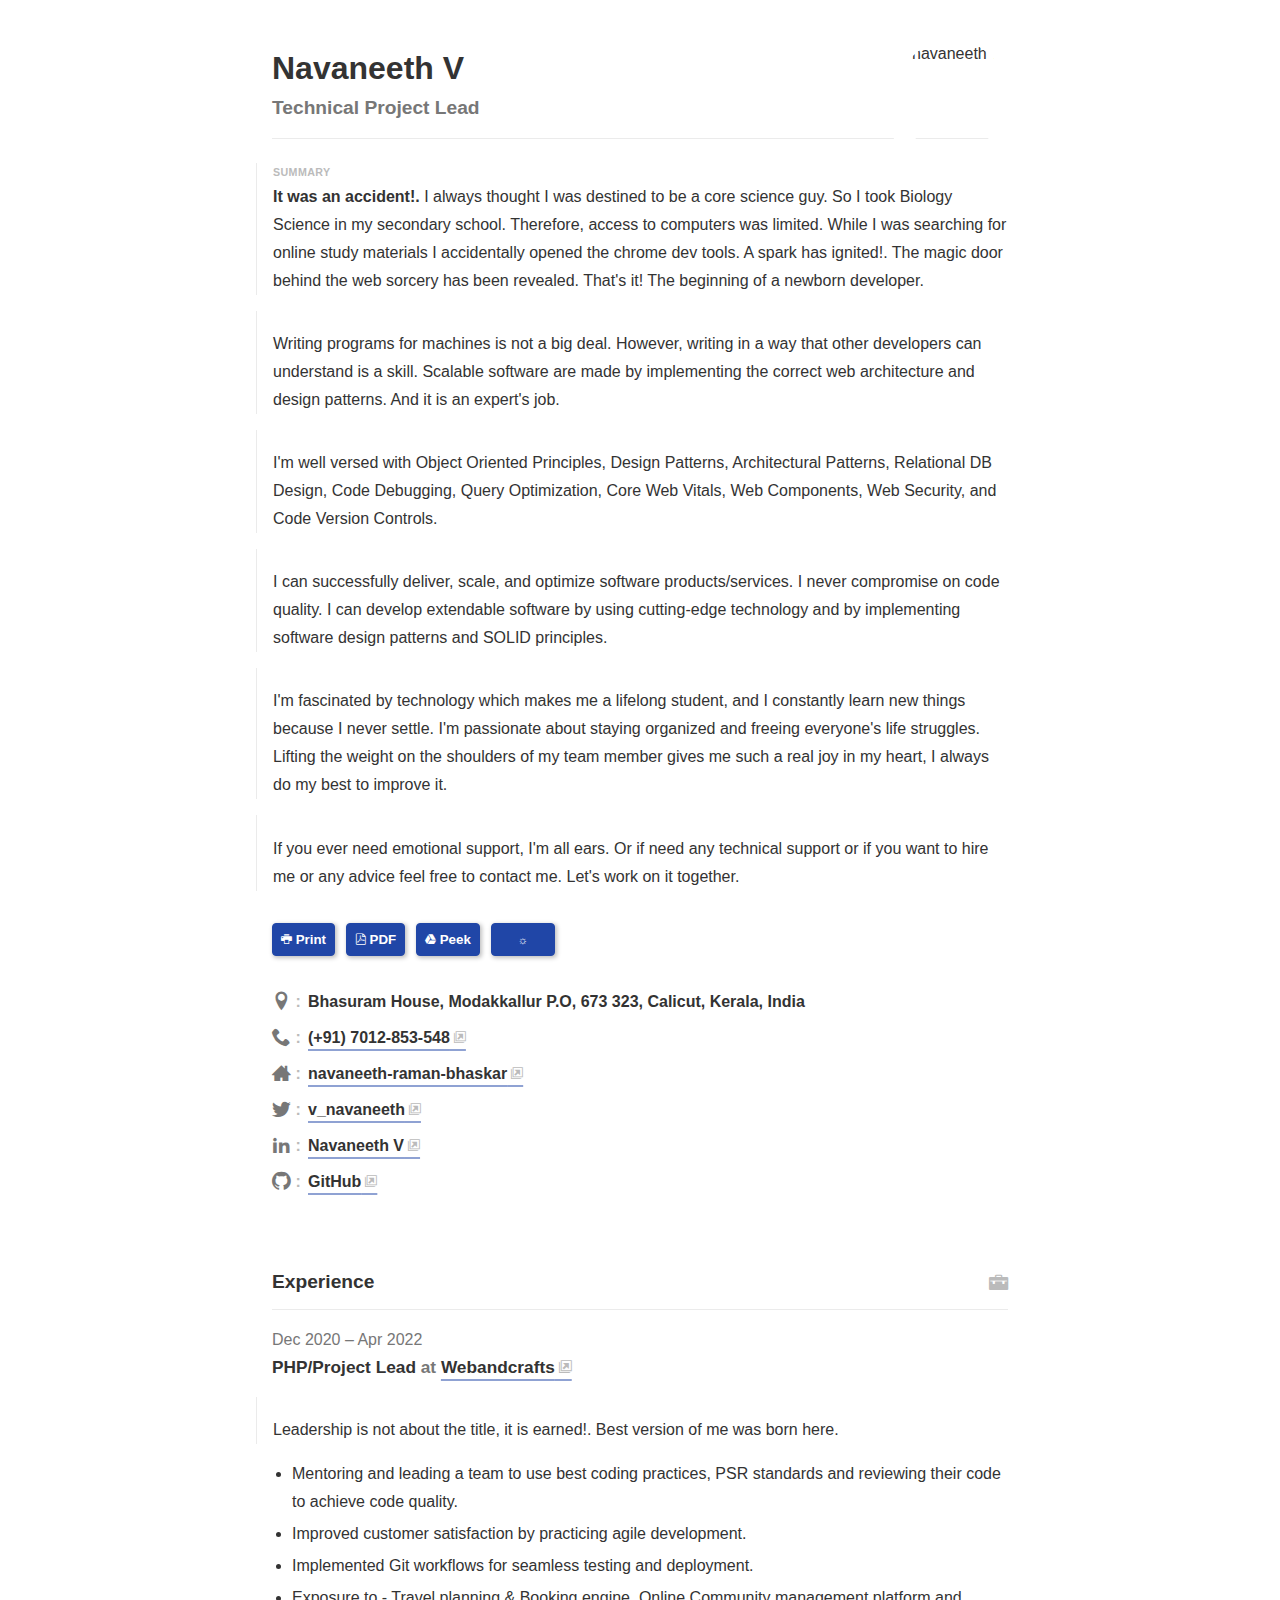
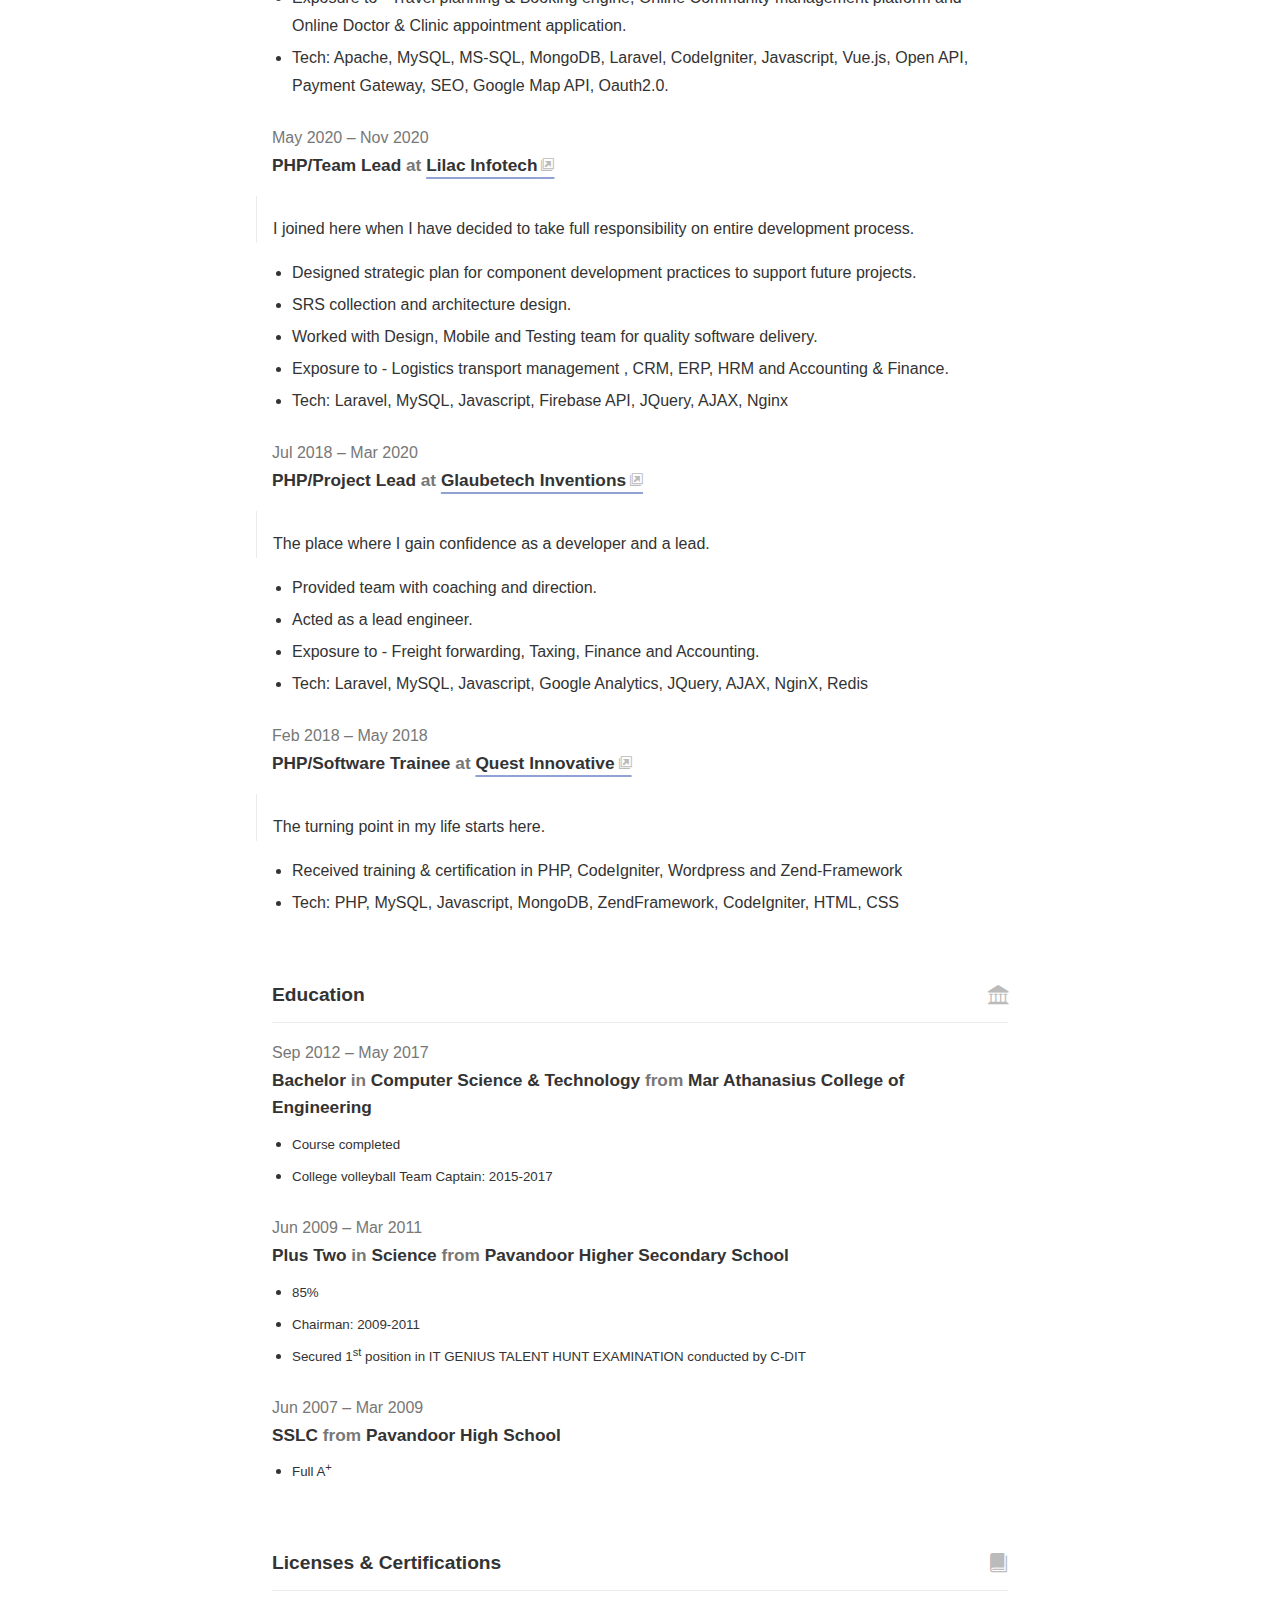
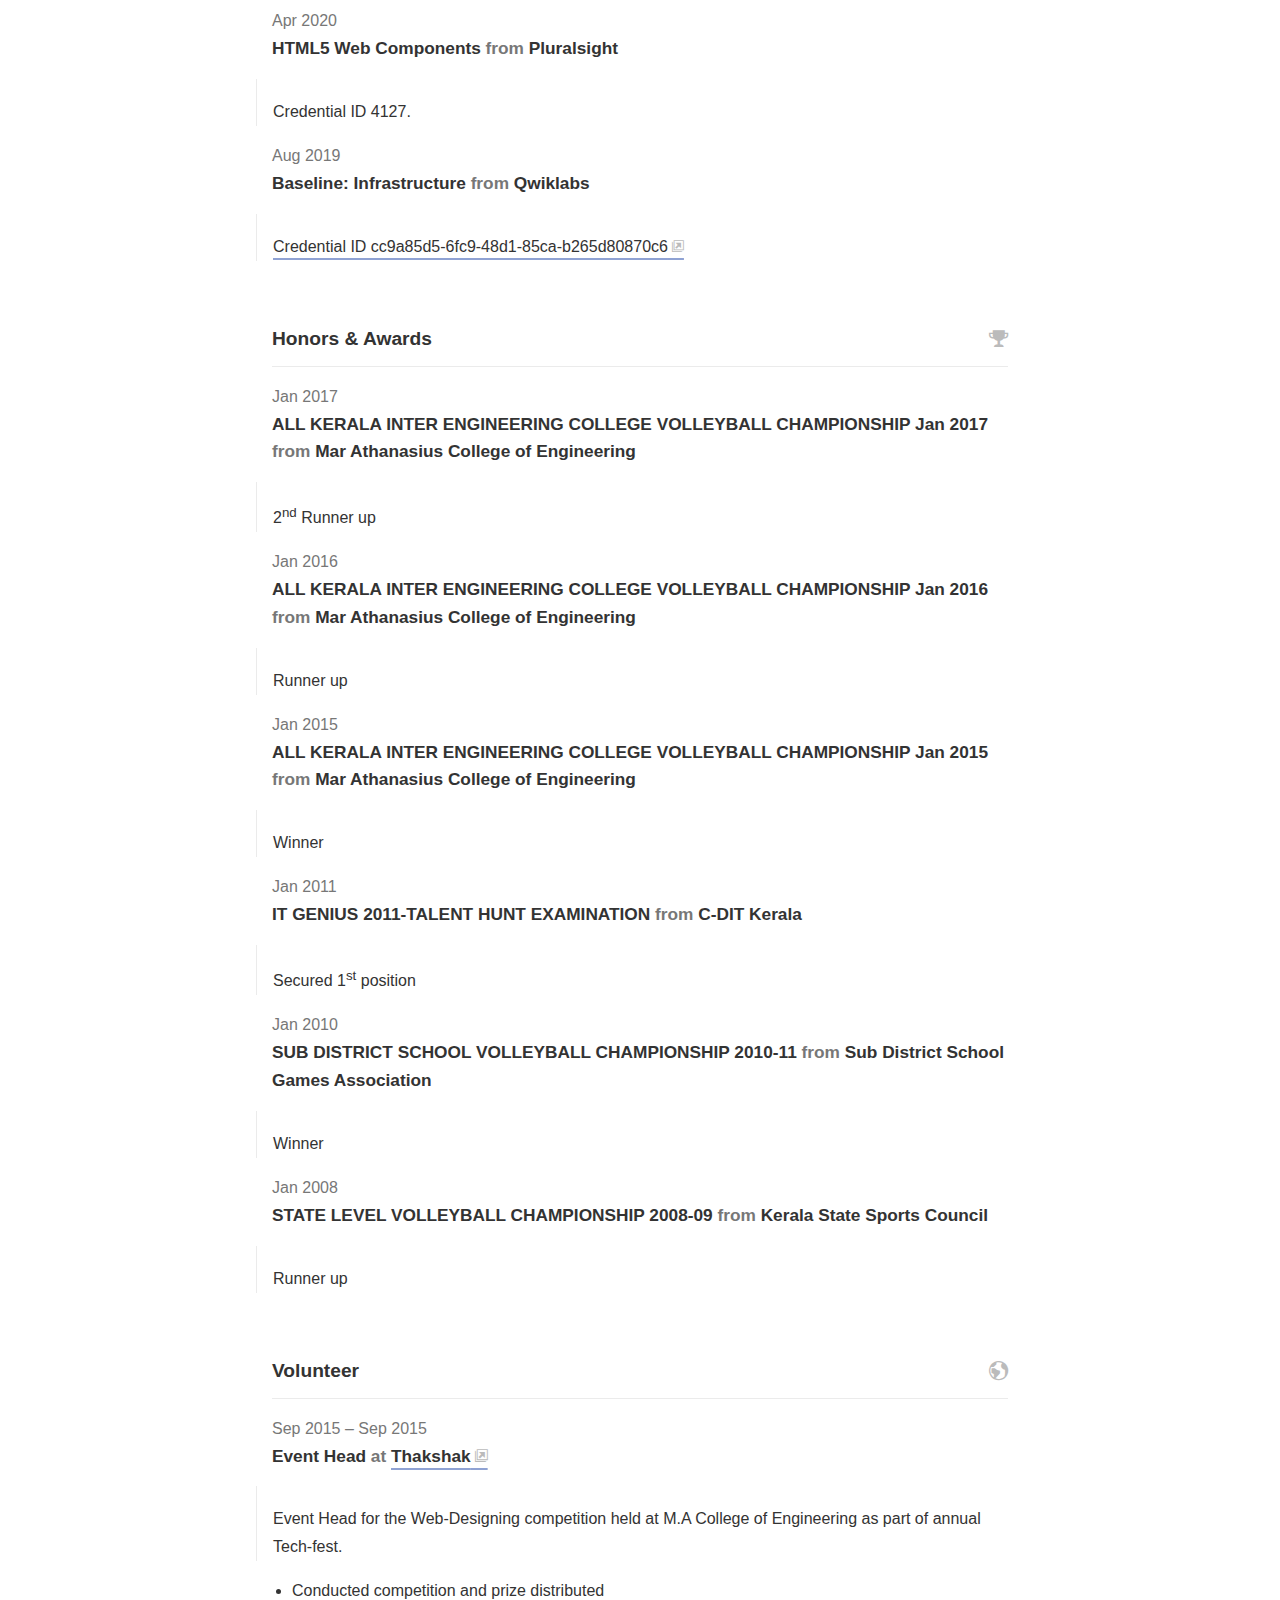
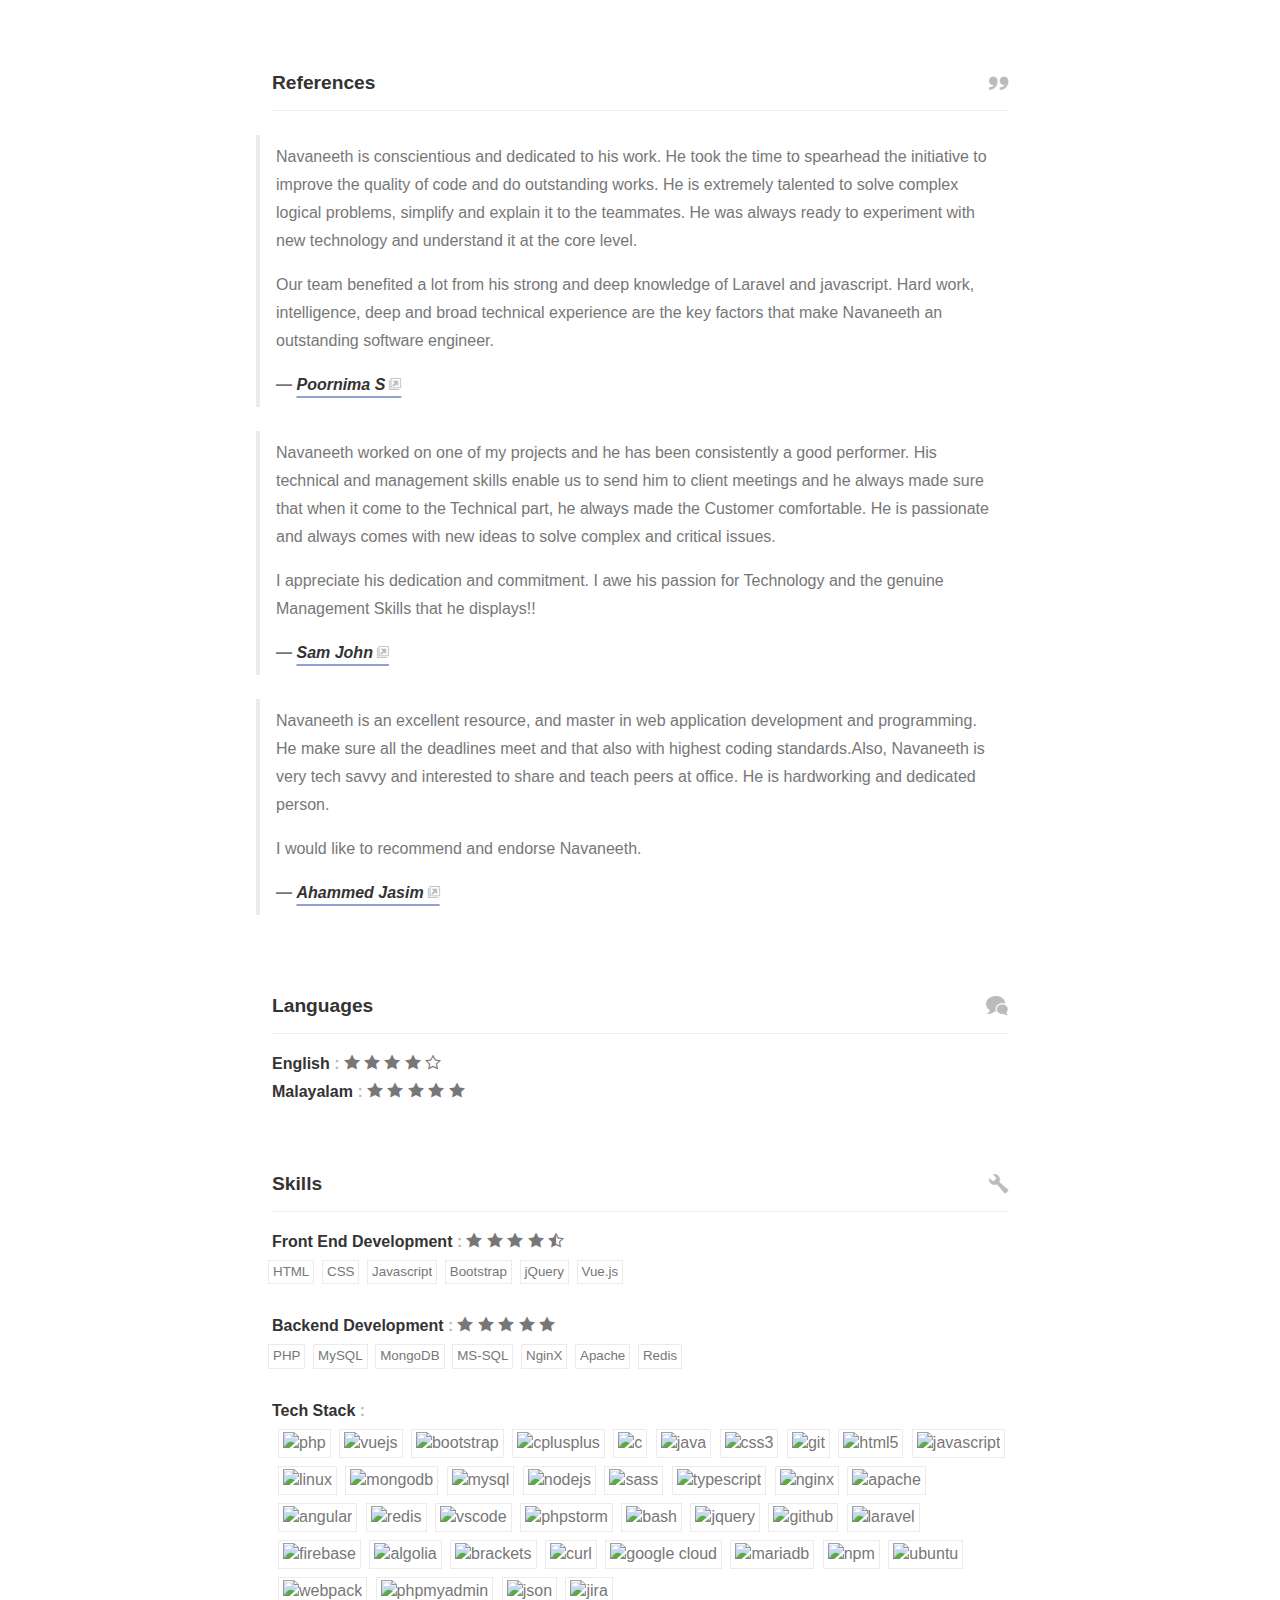
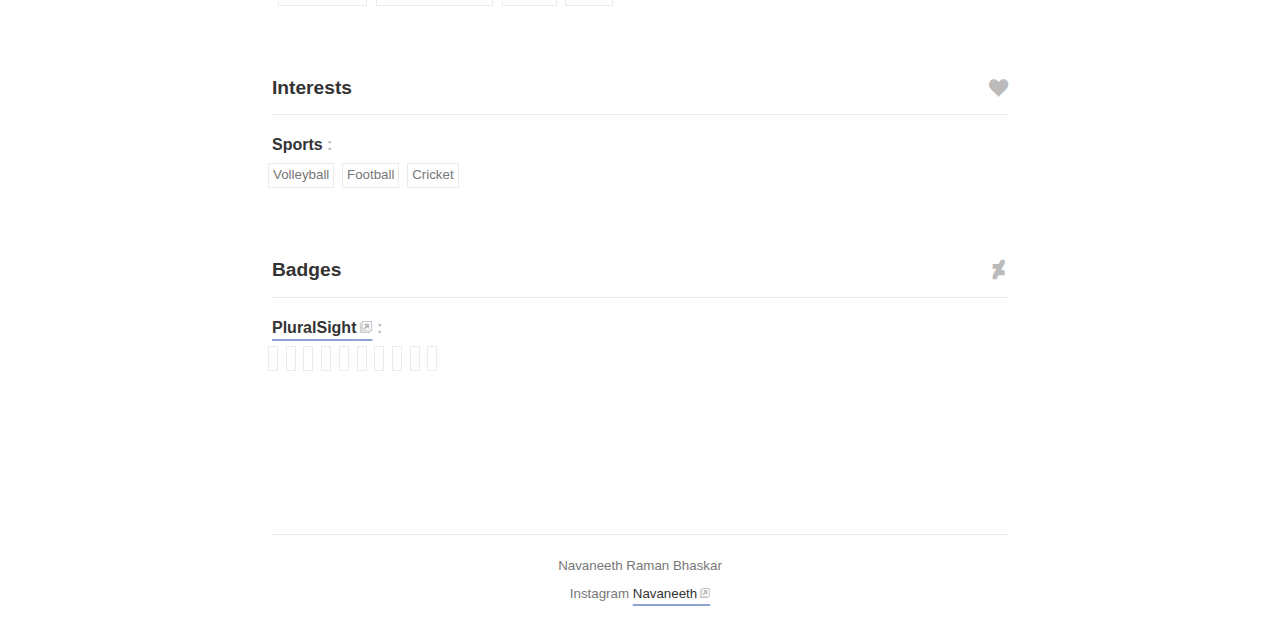
==== commit 03fe5644: "Pluralsight badge local images added" ====
--- a/resume.html
+++ b/resume.html
@@ -831,44 +831,34 @@
                         <dd><span class="sr-only">Keywords:</span>
                             <ul class="tags">
                                 <li class="tag">
-                                    <img src="https://media-exp1.licdn.com/dms/image/sync/C4D27AQEFbXs62n-YxA/articleshare-shrink_800/0/1650529929197?e=2147483647&v=beta&t=CJrMjBar2ix6NU8FDBC3yHlwA4yFXDkyo_P-FhPXdrU"
-                                         alt="js expert">
-                                </li>
-                                <li class="tag">
-                                    <img src="https://media-exp1.licdn.com/dms/image/sync/C4D27AQFPa4fyJiI7PA/articleshare-shrink_800/0/1650530160075?e=2147483647&v=beta&t=xI7XZLSGNgPtxmjCT_EYxe32IC-bXNp4CVv5srG2Ig0"
-                                         alt="php expert">
-                                </li>
-                                <li class="tag">
-                                    <img src="https://media-exp1.licdn.com/dms/image/sync/C4D27AQFwqacqAV6kHw/articleshare-shrink_800/0/1650530226267?e=2147483647&v=beta&t=GWACjmktFmk5feu186ARpl0f39KuC2vZV7nyENCsU74"
-                                         alt="jquery expert">
-                                </li>
-                                <li class="tag">
-                                    <img src="https://media-exp1.licdn.com/dms/image/sync/C4D27AQGh222QdfIbSg/articleshare-shrink_800/0/1650530279388?e=2147483647&v=beta&t=qOchjkz0aGirdsDs4y7LBRfOAh3J9EUUcIOei_8isF0"
-                                         alt="es6 expert">
-                                </li>
-                                <li class="tag">
-                                    <img src="https://media-exp1.licdn.com/dms/image/sync/C4D27AQGaNzvJxsEv1w/articleshare-shrink_800/0/1650530356739?e=2147483647&v=beta&t=aNNP-BAtl7SO_bB7zEYTZ-SAKVALpReOka86CfUkbG0"
-                                         alt="html5 expert">
-                                </li>
-                                <li class="tag">
-                                    <img src="https://media-exp1.licdn.com/dms/image/sync/C4D27AQEE8vOLJrzaqA/articleshare-shrink_800/0/1650530405676?e=2147483647&v=beta&t=7Sx8mWmB6mANOpp6X2EDxHdP-Z69WMnBhQMDMzLbpxQ"
-                                         alt="css expert">
-                                </li>
-                                <li class="tag">
-                                    <img src="https://media-exp1.licdn.com/dms/image/sync/C4D27AQExIiNY9X-M0w/articleshare-shrink_800/0/1650530537762?e=2147483647&v=beta&t=dmJW68HeeXLWHJWZbvBPT6_2HQxL49TVtynWKahlbCI"
-                                         alt="typescript proficient">
-                                </li>
-                                <li class="tag">
-                                    <img src="https://media-exp1.licdn.com/dms/image/sync/C4D27AQEcbzGhB6-pZA/articleshare-shrink_800/0/1650530591222?e=2147483647&v=beta&t=ws_PbjKjuHGSuOId6JqrGBWS9X_E7RAc07L9zAOUEyU"
-                                         alt="mysql proficient">
-                                </li>
-                                <li class="tag">
-                                    <img src="https://media-exp1.licdn.com/dms/image/sync/C4D27AQGXi7PA2RWTGQ/articleshare-shrink_800/0/1650530713886?e=2147483647&v=beta&t=XNieBwGCch5vTZWNuCvlI0lTfjSHNFM6xFyFsxzWG30"
-                                         alt="git proficient">
-                                </li>
-                                <li class="tag">
-                                    <img src="https://media-exp1.licdn.com/dms/image/sync/C4D27AQG0NpZDR8ASYQ/articleshare-shrink_800/0/1650530632004?e=2147483647&v=beta&t=QKe1DSwQfEOf4uczB8KTqn0xcMLF4F7W-LGdLUP8-7Y"
-                                         alt="npm proficient">
+                                    <img loading="lazy" src="./images/js-exp.jfif" alt="js expert">
+                                </li>
+                                <li class="tag">
+                                    <img loading="lazy" src="./images/php-exp.jfif" alt="php expert">
+                                </li>
+                                <li class="tag">
+                                    <img loading="lazy" src="./images/jquery-exp.jfif" alt="jquery expert">
+                                </li>
+                                <li class="tag">
+                                    <img loading="lazy" src="./images/es-exp.jfif" alt="es6 expert">
+                                </li>
+                                <li class="tag">
+                                    <img loading="lazy" src="./images/html-exp.jfif" alt="html5 expert">
+                                </li>
+                                <li class="tag">
+                                    <img loading="lazy" src="./images/css-exp.jfif" alt="css expert">
+                                </li>
+                                <li class="tag">
+                                    <img loading="lazy" src="./images/ts-pro.jfif" alt="typescript proficient">
+                                </li>
+                                <li class="tag">
+                                    <img loading="lazy" src="./images/mysql-pro.jfif" alt="mysql proficient">
+                                </li>
+                                <li class="tag">
+                                    <img loading="lazy" src="./images/gti-pro.jfif" alt="git proficient">
+                                </li>
+                                <li class="tag">
+                                    <img loading="lazy" src="./images/npm-pro.jfif" alt="npm proficient">
                                 </li>
 
                             </ul>
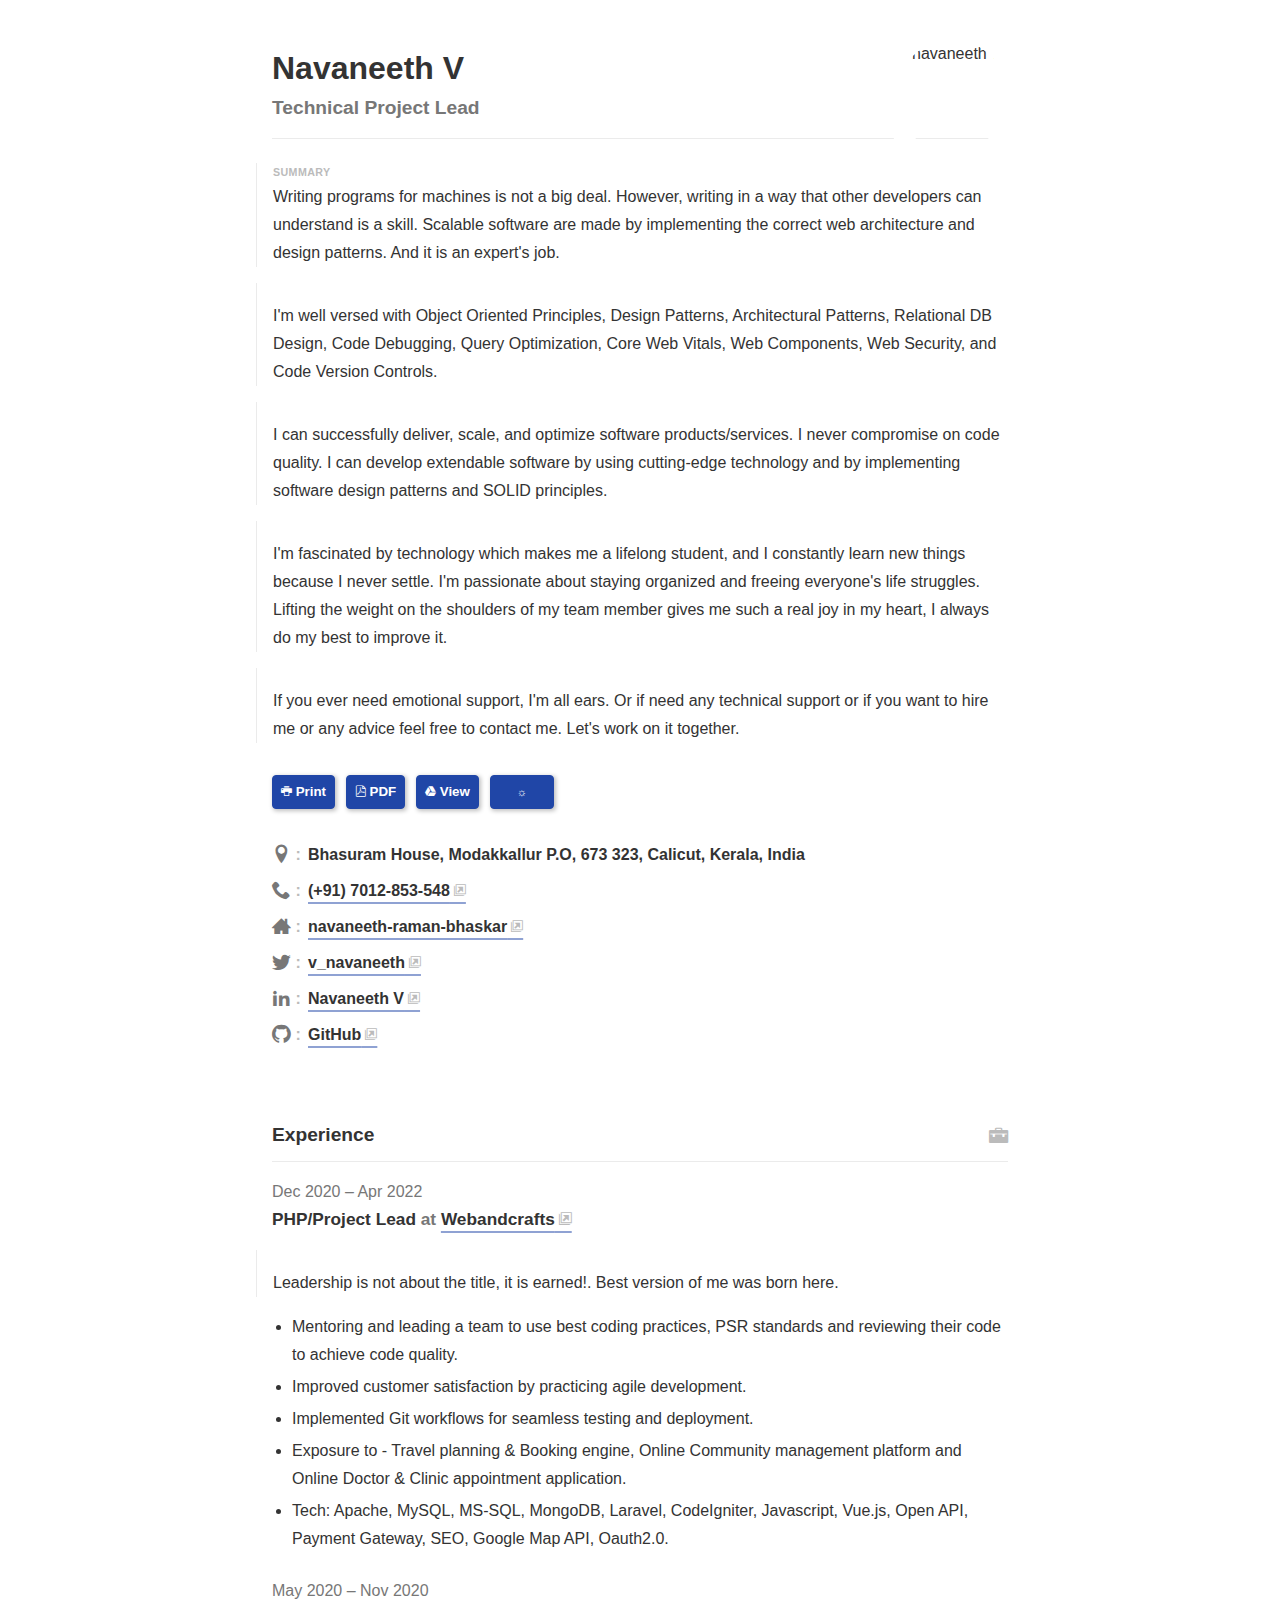
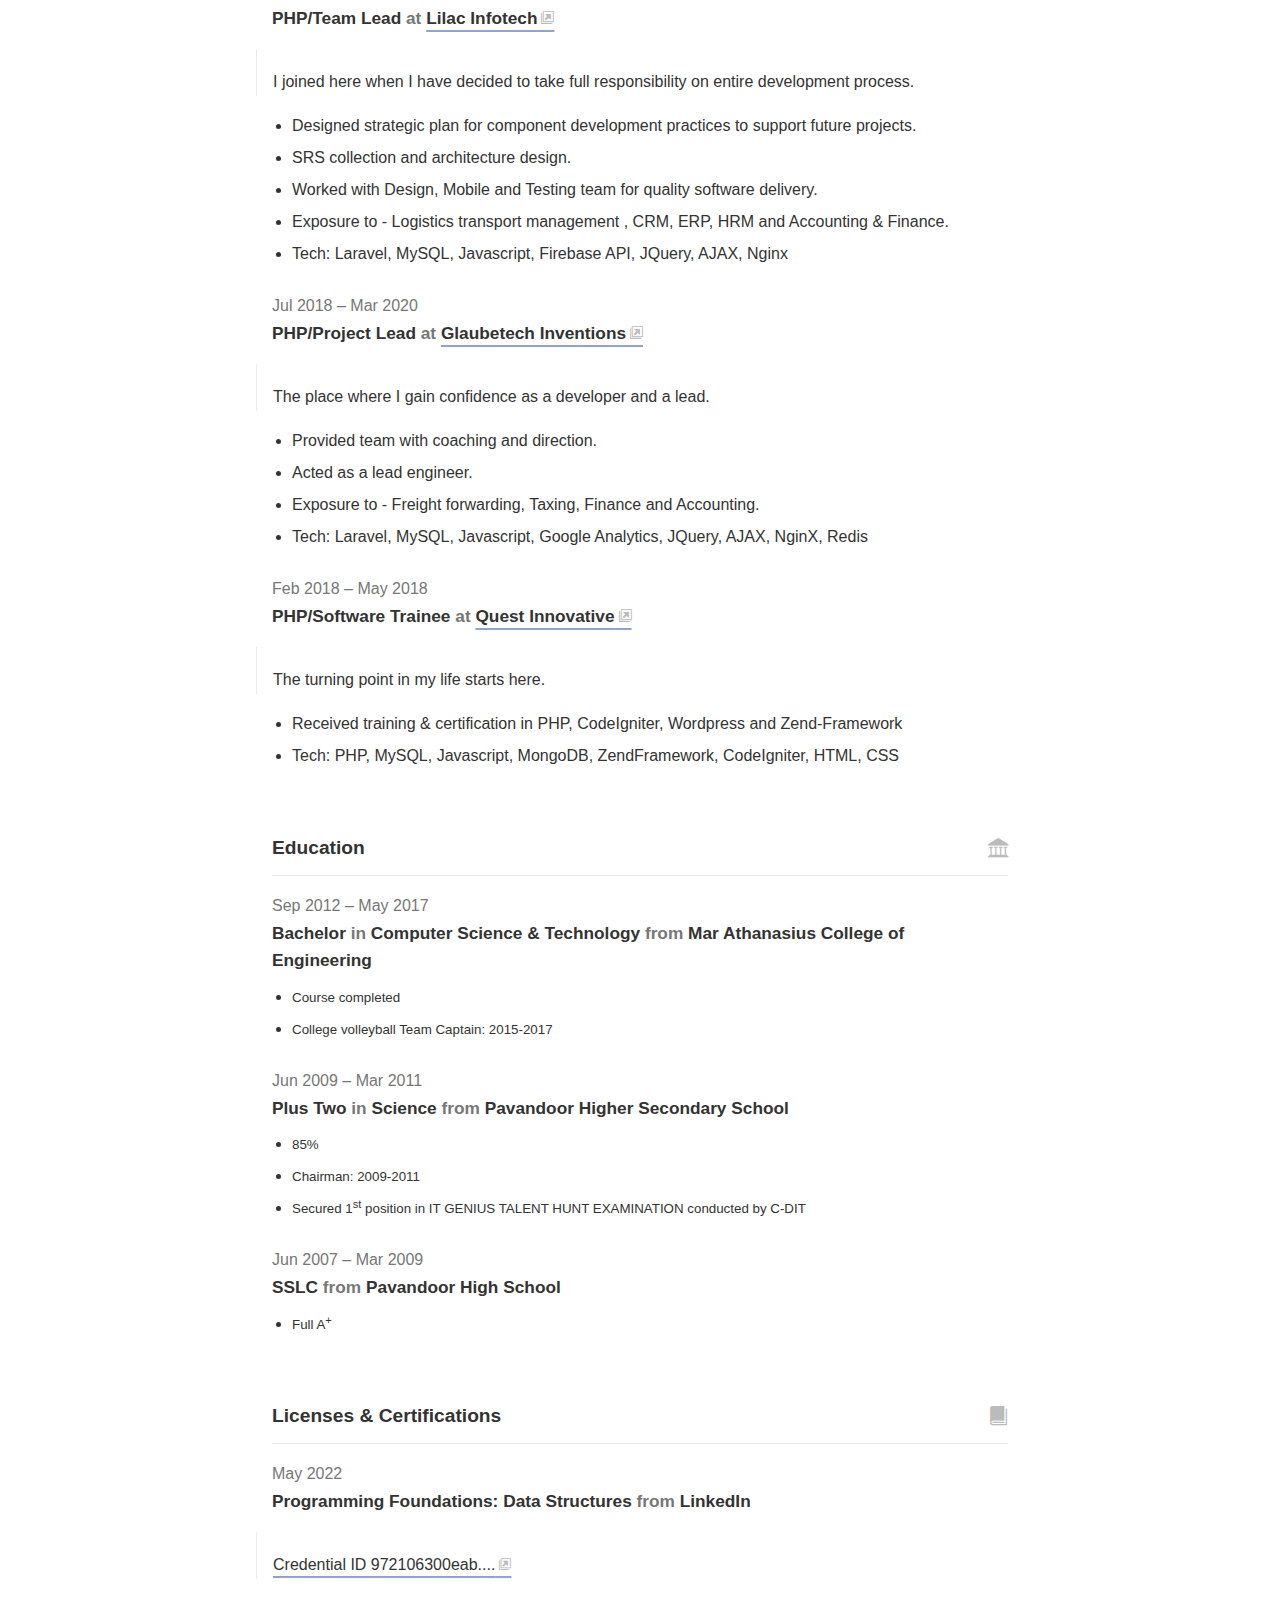
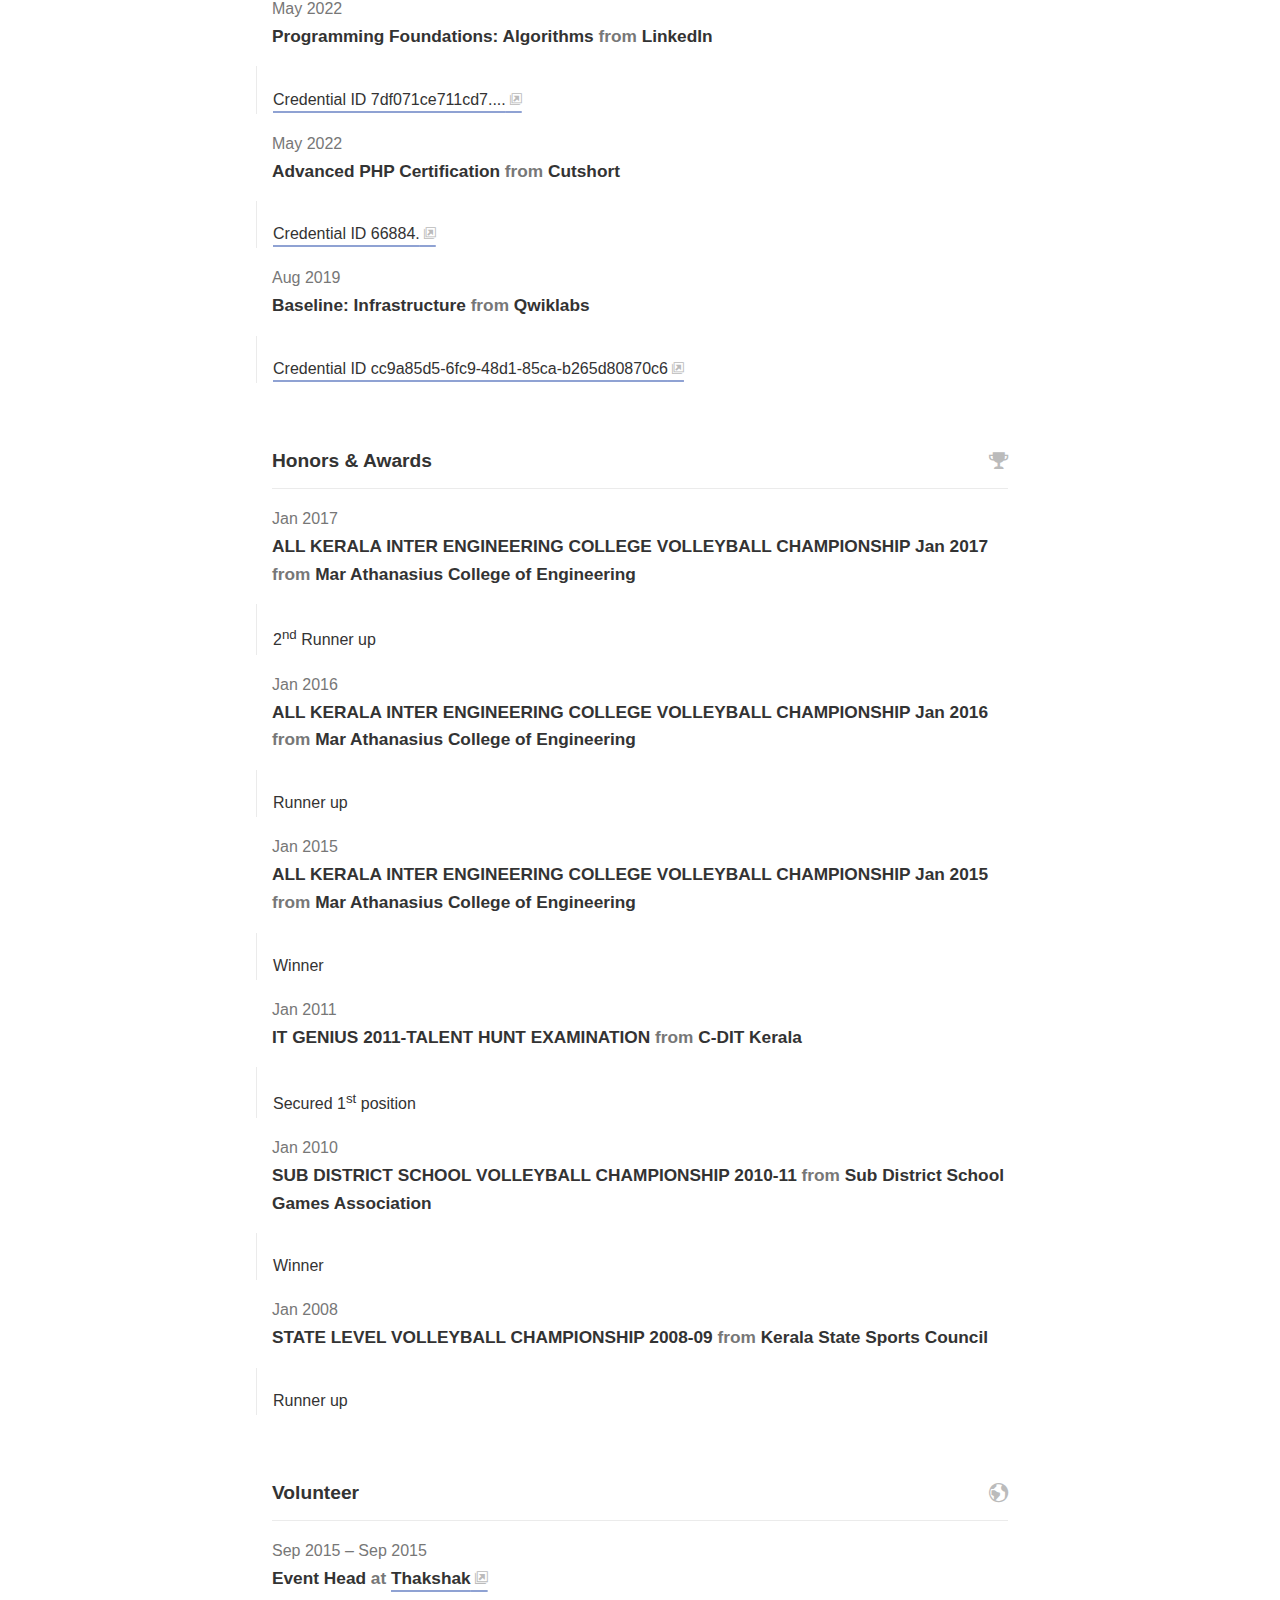
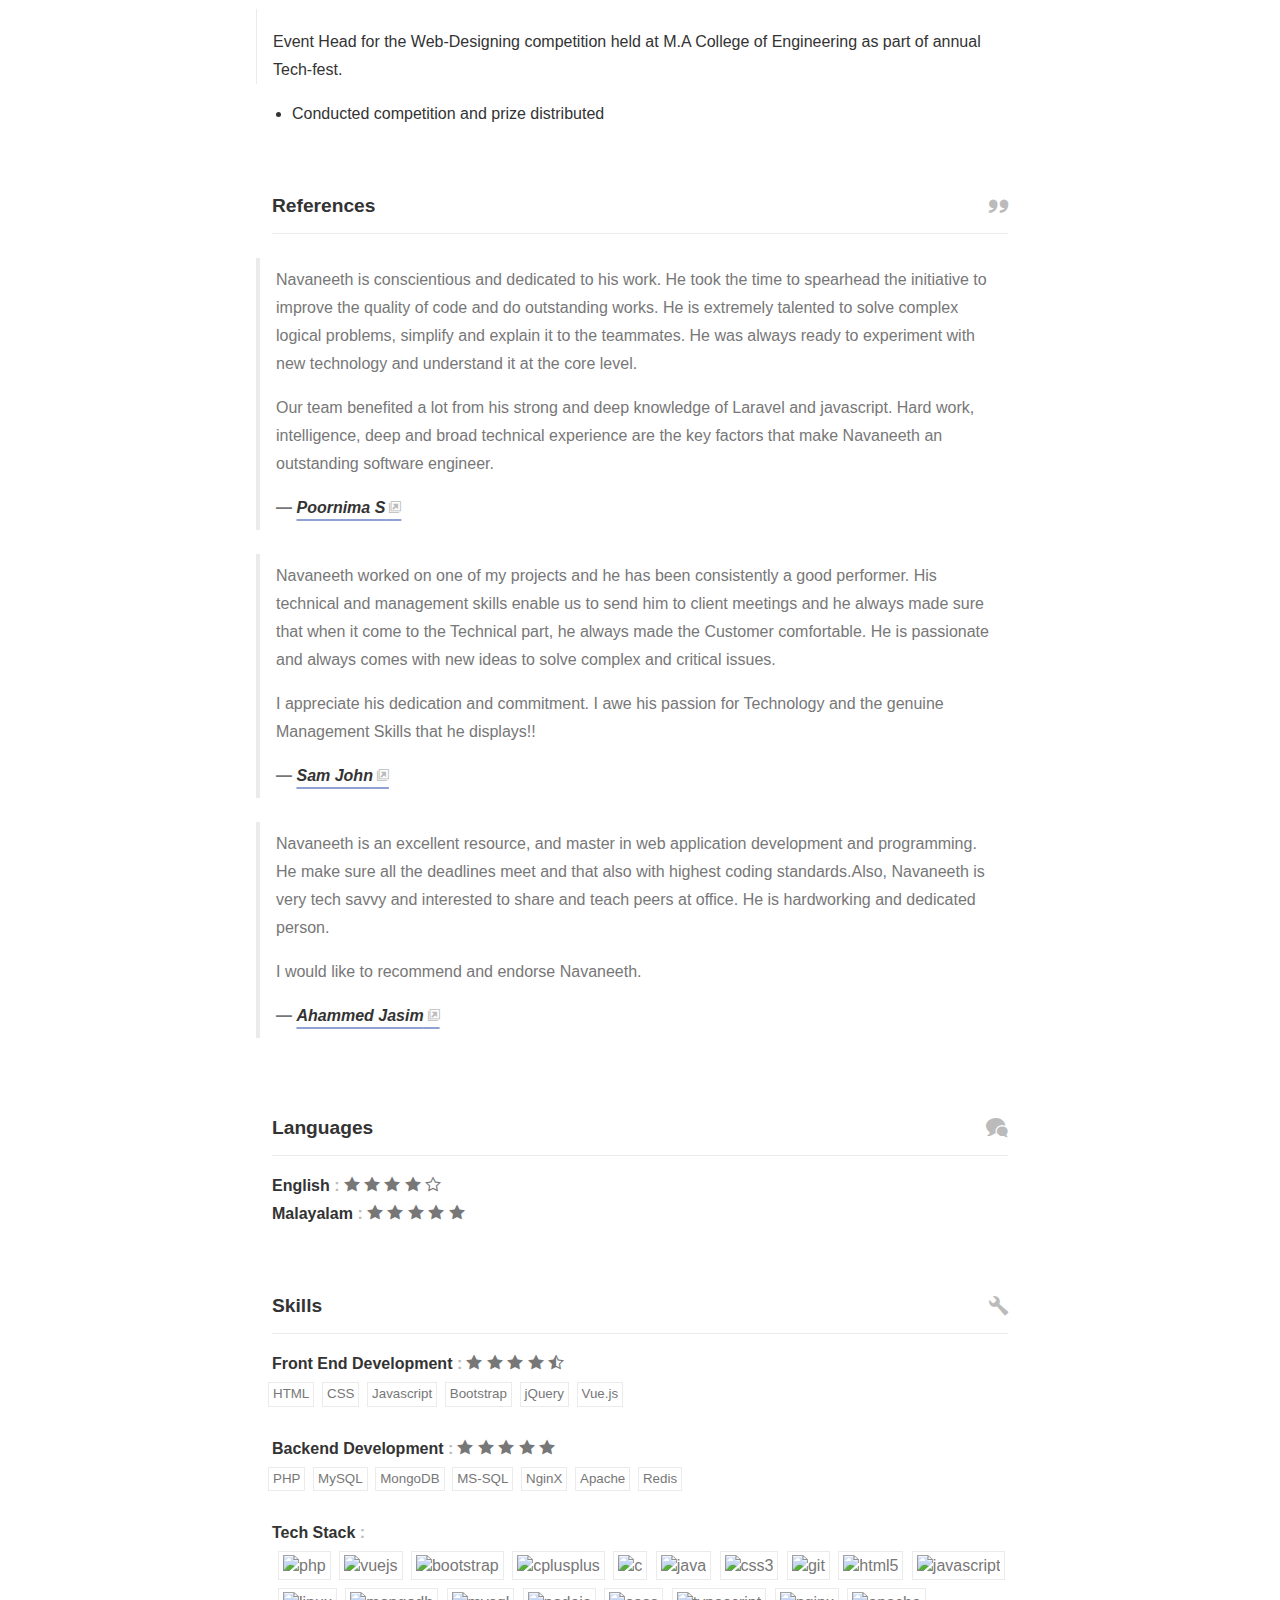
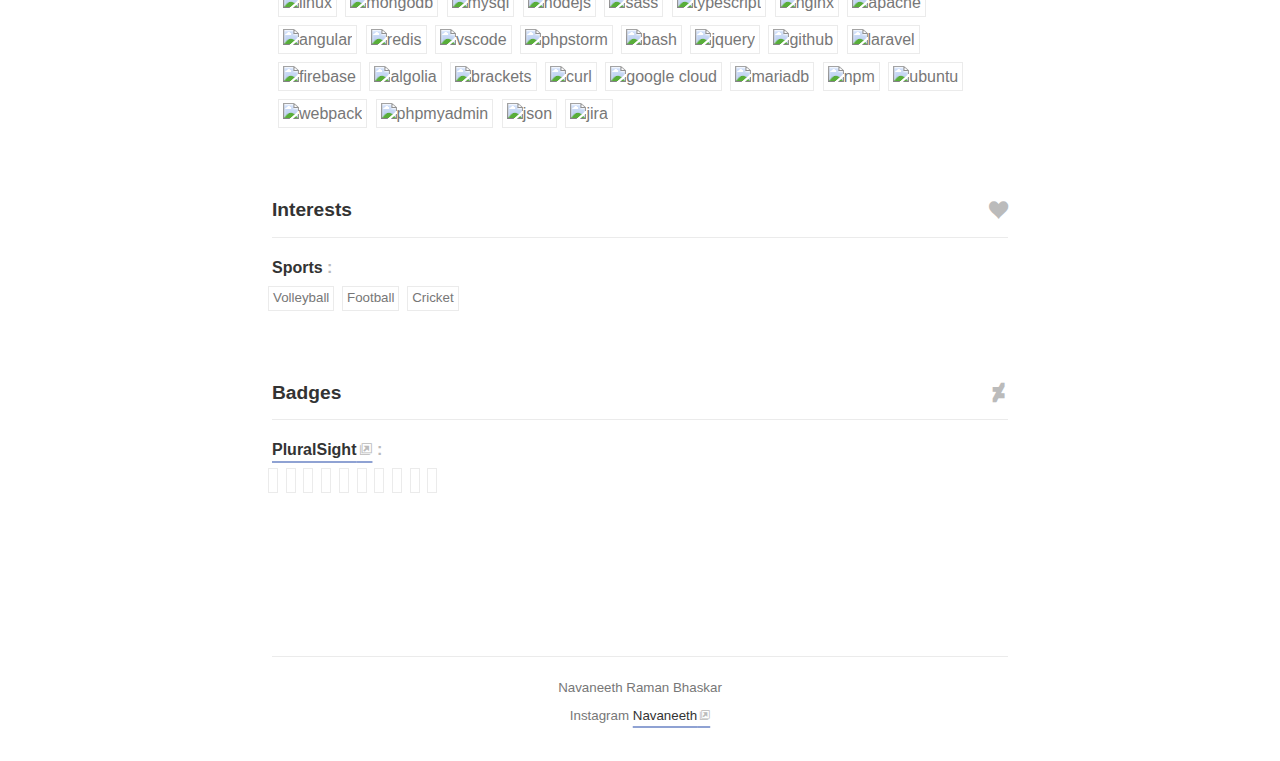
==== commit d69d58ba: "Certificates added" ====
--- a/resume.html
+++ b/resume.html
@@ -3,7 +3,7 @@
 <head>
     <meta charset="utf-8">
     <meta name="viewport" content="width=device-width, initial-scale=1, minimum-scale=1"/>
-    <title>Navaneeth Raman Bhaskar</title>
+    <title>Navaneeth Raman Bhaskar | Resume</title>
 
     <!-- HTML Meta Tags -->
     <meta name="keywords" content="PHP expert, PHP Team Lead, PHP Technical Lead">
@@ -24,15 +24,15 @@
     <meta name="twitter:description" content="PHP expert">
     <meta name="twitter:image" content="https://navaneeth-raman-bhaskar.github.io/images/dp.jfif">
 
-    <link rel="canonical" href="https://navaneeth-raman-bhaskar.github.io" />
+    <link rel="canonical" href="https://navaneeth-raman-bhaskar.github.io/resume.html" />
     <!---->
-    <link rel="stylesheet" href="./css/style.css?v2.0.2">
-    <link rel="stylesheet" href="./css/main.css?v2.0.2">
+    <link rel="stylesheet" href="./css/style.css?v2.1.1">
+    <link rel="stylesheet" href="./css/main.css?v2.1.1">
     <!-- Global site tag (gtag.js) - Google Analytics -->
     <script async src="https://www.googletagmanager.com/gtag/js?id=G-D32039T5VP"></script>
 
-    <script defer src="./js/analytics.js"></script>
-    <script defer src="./js/toggle.js?v2.0.2"></script>
+    <script defer src="./js/google_analytics.js"></script>
+    <script defer src="./js/toggle.js?v2.1.1"></script>
 </head>
 <body>
 
@@ -48,14 +48,7 @@
             <p class="h3 faded subline title p-job-title" property="jobTitle">Technical Project Lead</p>
             <div class="hr pb0"></div>
         </header>
-        <p class="note p-note" property="description">
-            <strong> It was an accident!.</strong>
-            I always thought I was destined to be a core science guy.
-            So I took Biology Science in my secondary school. Therefore, access to computers was limited. While I was searching for online study materials
-            I accidentally opened the chrome dev tools. A spark has ignited!. The magic door behind the web sorcery has been revealed.
-            That's it! The beginning of a newborn developer.
-        </p>
-        <p class="note">
+        <p class="note p-note">
             Writing programs for machines is not a big deal. However, writing in a way that other developers can understand is a skill.
             Scalable software are made by implementing the correct web architecture and design patterns. And it is an expert's job.
         </p>
@@ -87,7 +80,7 @@
                 <small class="icon-file-pdf"></small> PDF
             </a>
             <a href="./files/resume.pdf" class="btn btn-sm btn-primary mt1">
-                <small class="icon-google-drive"></small> Peek
+                <small class="icon-google-drive"></small> View
             </a>
             <a id="toggle" href="#" class="btn btn-sm btn-primary mt1">
                 <small id="sun" class="icon-light-sun"></small>
@@ -328,14 +321,45 @@
                         <section>
                             <header>
                                 <p class="faded">
-                                    <time datetime="2020-04-01T00:00:00+00:00">Apr 2020</time>
+                                    <time datetime="2022-05-01T00:00:00+00:00">May 2022</time>
                                 </p>
                                 <h3 class="h4 faded" property="award">
-                                    <span class="bc">HTML5 Web Components</span> from <span class="bc">Pluralsight</span>
-                                </h3>
-                            </header>
-                            <p class="note">Credential ID 4127.</p>
-                        </section>
+                                    <span class="bc">Programming Foundations: Data Structures</span> from <span class="bc">LinkedIn</span>
+                                </h3>
+                            </header>
+                            <p class="note">
+                                <a target="_blank" href="https://www.linkedin.com/learning/certificates/972106300eabf50901475fe29ebc8214f956cf0b800e3496bd6ecf086ab4849e">Credential ID 972106300eab....</a>
+                            </p>
+                        </section>
+
+                        <section>
+                            <header>
+                                <p class="faded">
+                                    <time datetime="2022-05-01T00:00:00+00:00">May 2022</time>
+                                </p>
+                                <h3 class="h4 faded" property="award">
+                                    <span class="bc">Programming Foundations: Algorithms</span> from <span class="bc">LinkedIn</span>
+                                </h3>
+                            </header>
+                            <p class="note">
+                                <a target="_blank" href="https://www.linkedin.com/learning/certificates/7df071ce711cd7cd3d7b7acb3096b459dfc9e50843436ae46a812c044725c35d">Credential ID 7df071ce711cd7....</a>
+                            </p>
+                        </section>
+
+                        <section>
+                            <header>
+                                <p class="faded">
+                                    <time datetime="2022-05-01T00:00:00+00:00">May 2022</time>
+                                </p>
+                                <h3 class="h4 faded" property="award">
+                                    <span class="bc">Advanced PHP Certification</span> from <span class="bc">Cutshort</span>
+                                </h3>
+                            </header>
+                            <p class="note">
+                                <a target="_blank" href="https://cutshort.io/certificate/66884">Credential ID 66884.</a>
+                            </p>
+                        </section>
+
                         <section>
                             <header>
                                 <p class="faded">
@@ -346,7 +370,7 @@
                                 </h3>
                             </header>
                             <p class="note">
-                                <a href="https://www.qwiklabs.com/public_profiles/cc9a85d5-6fc9-48d1-85ca-b265d80870c6">Credential ID cc9a85d5-6fc9-48d1-85ca-b265d80870c6</a>
+                                <a target="_blank" href="https://www.qwiklabs.com/public_profiles/cc9a85d5-6fc9-48d1-85ca-b265d80870c6">Credential ID cc9a85d5-6fc9-48d1-85ca-b265d80870c6</a>
                             </p>
                         </section>
                     </div>
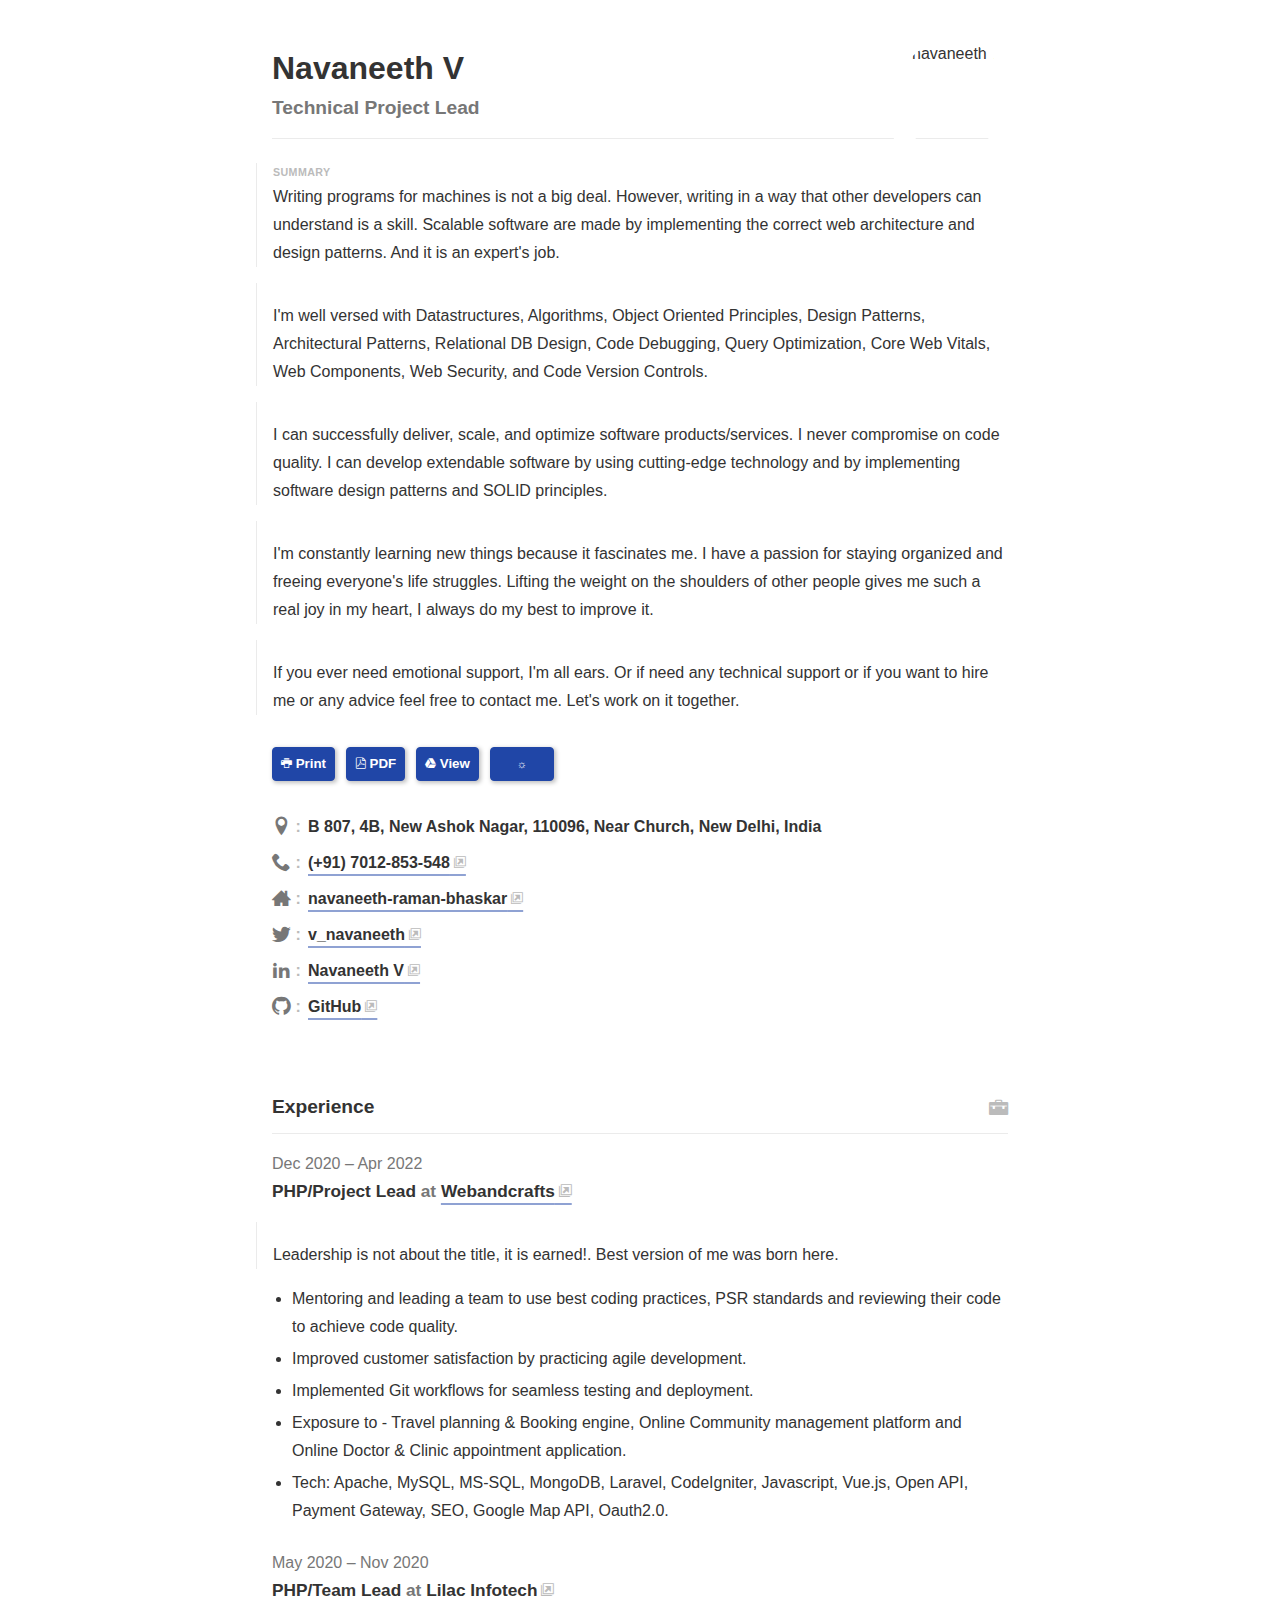
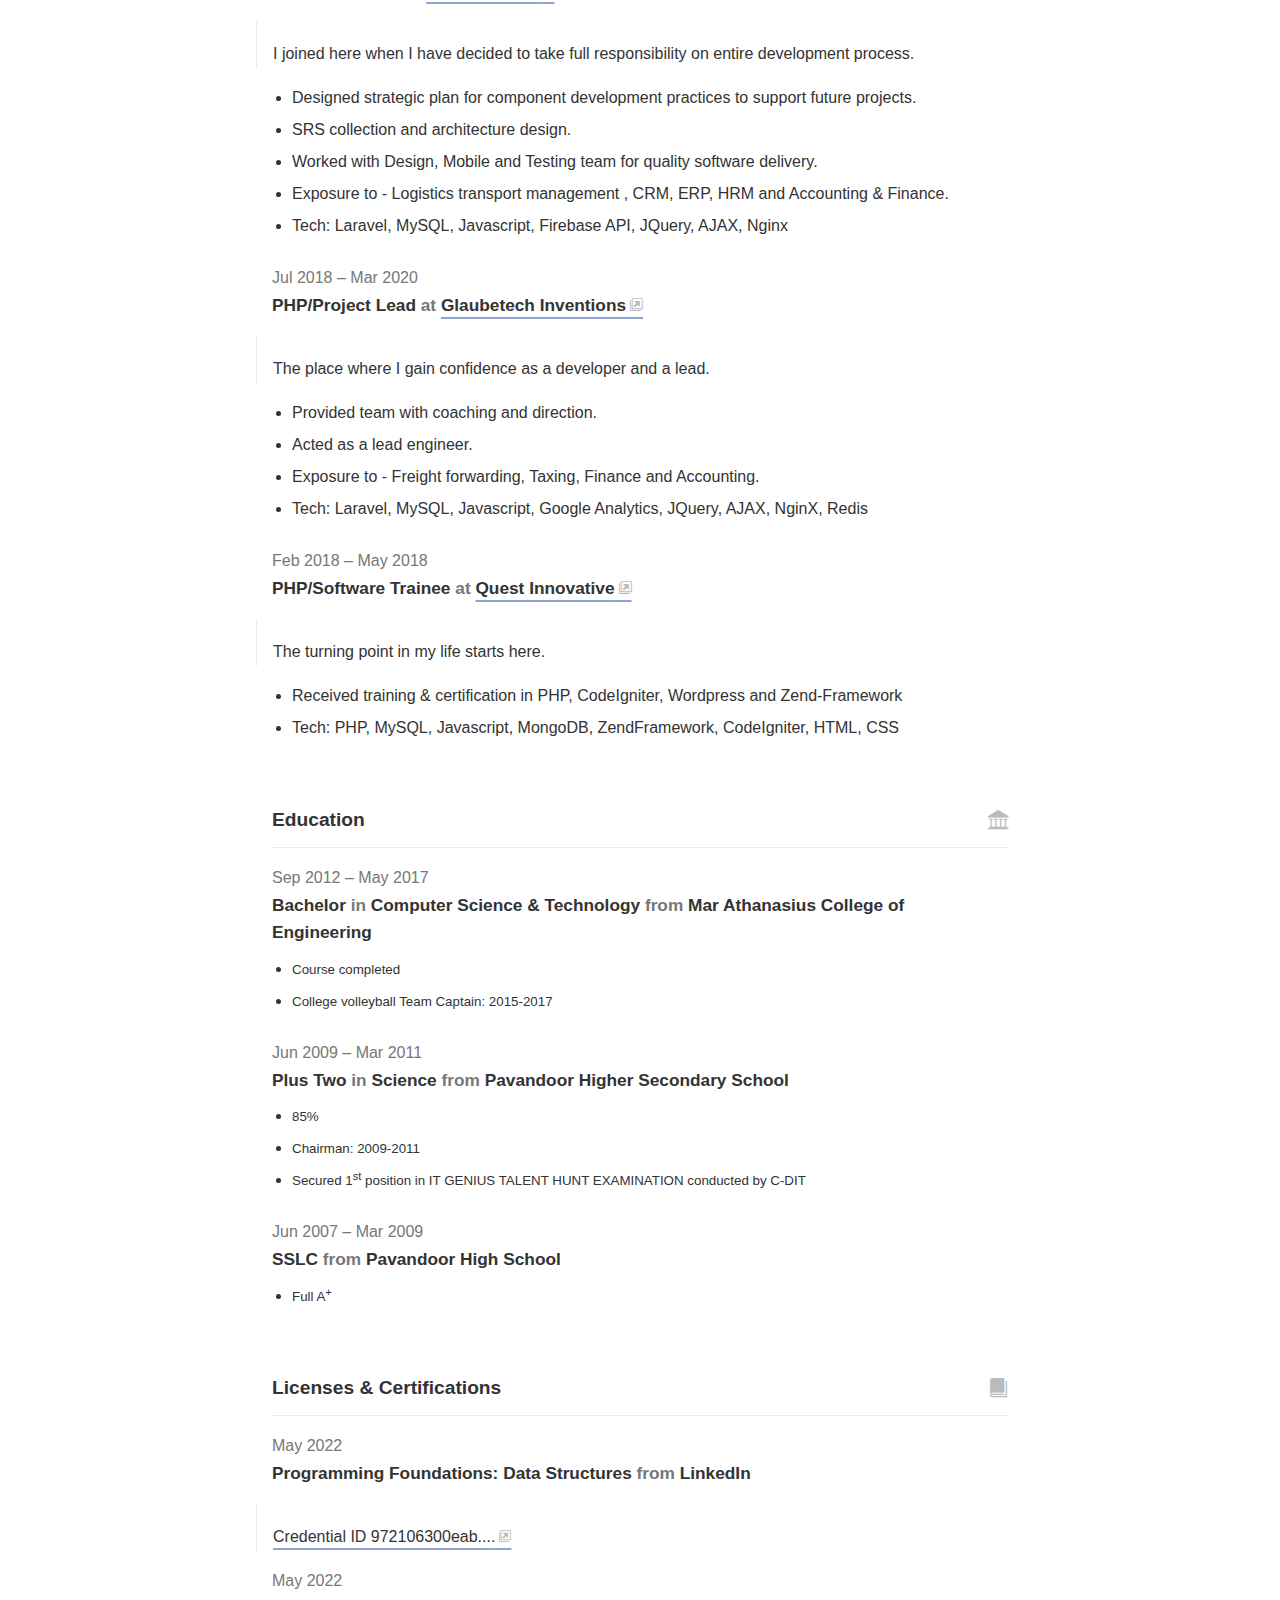
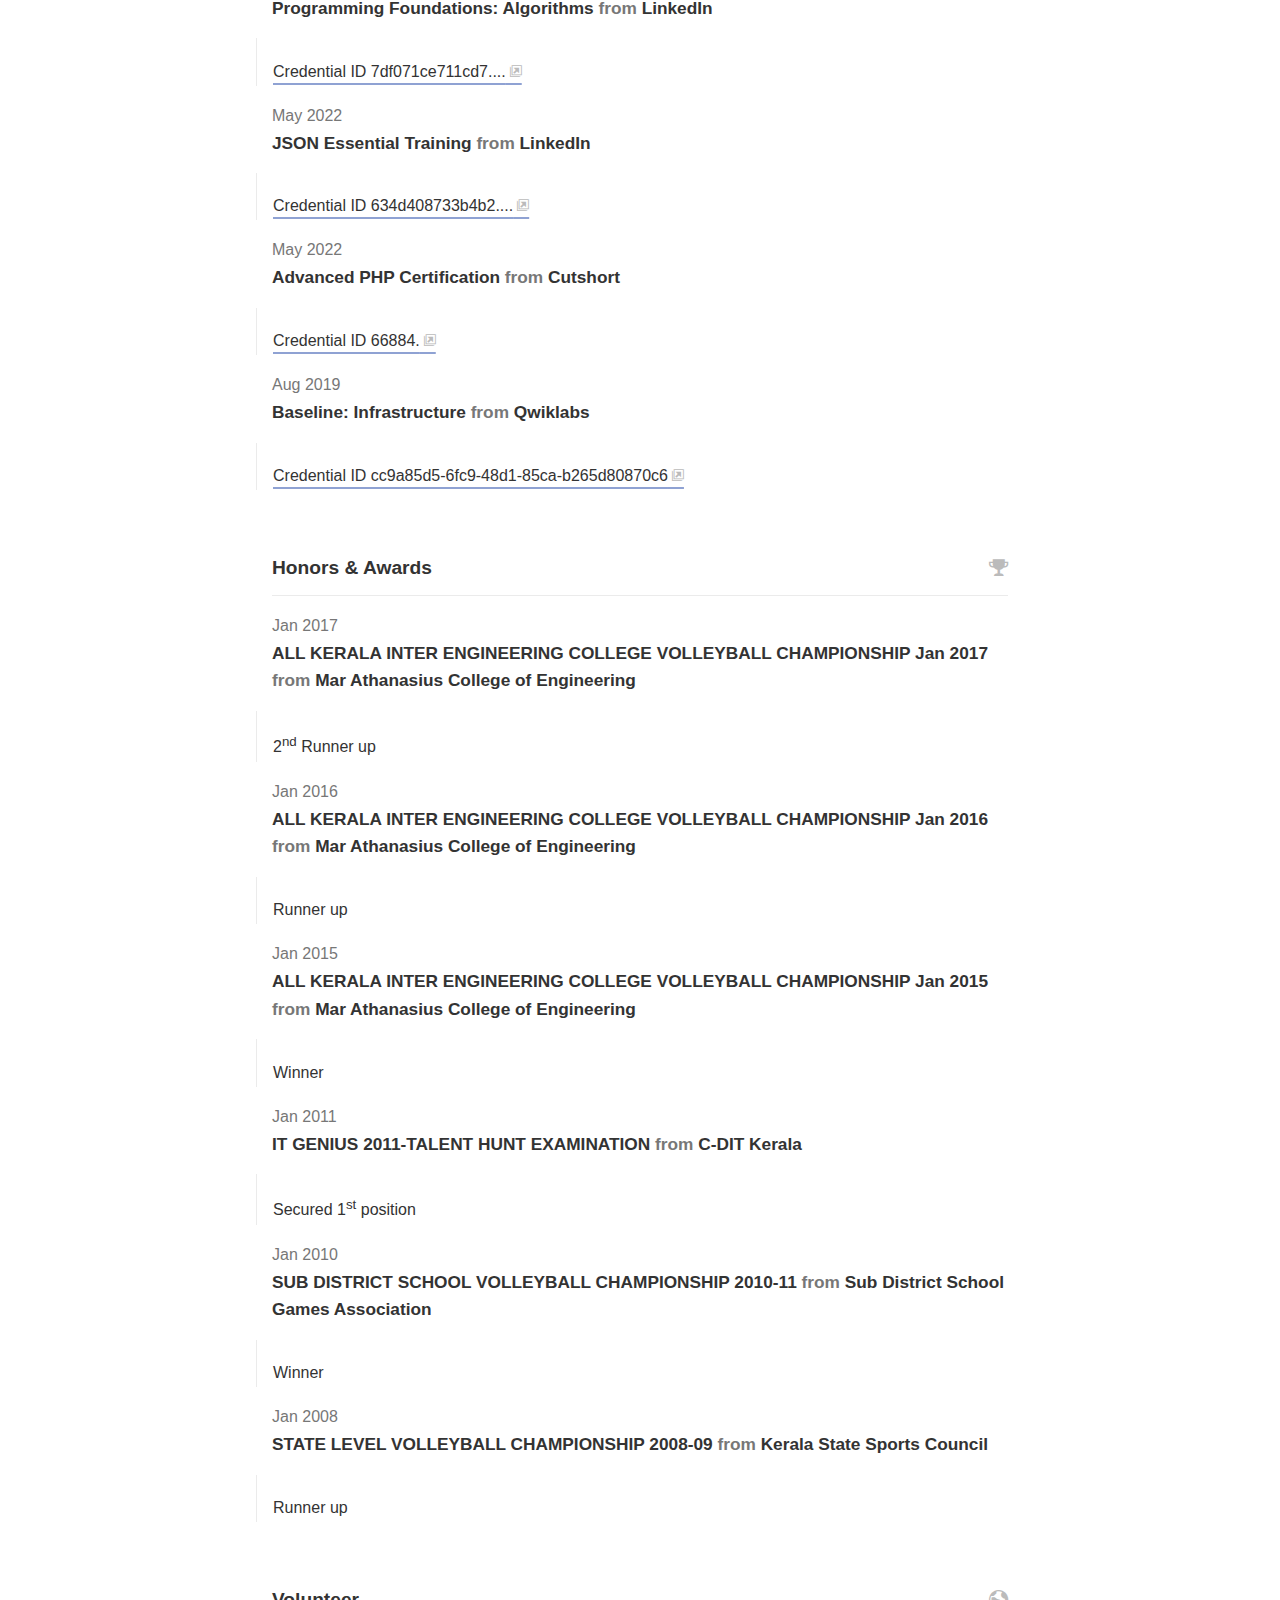
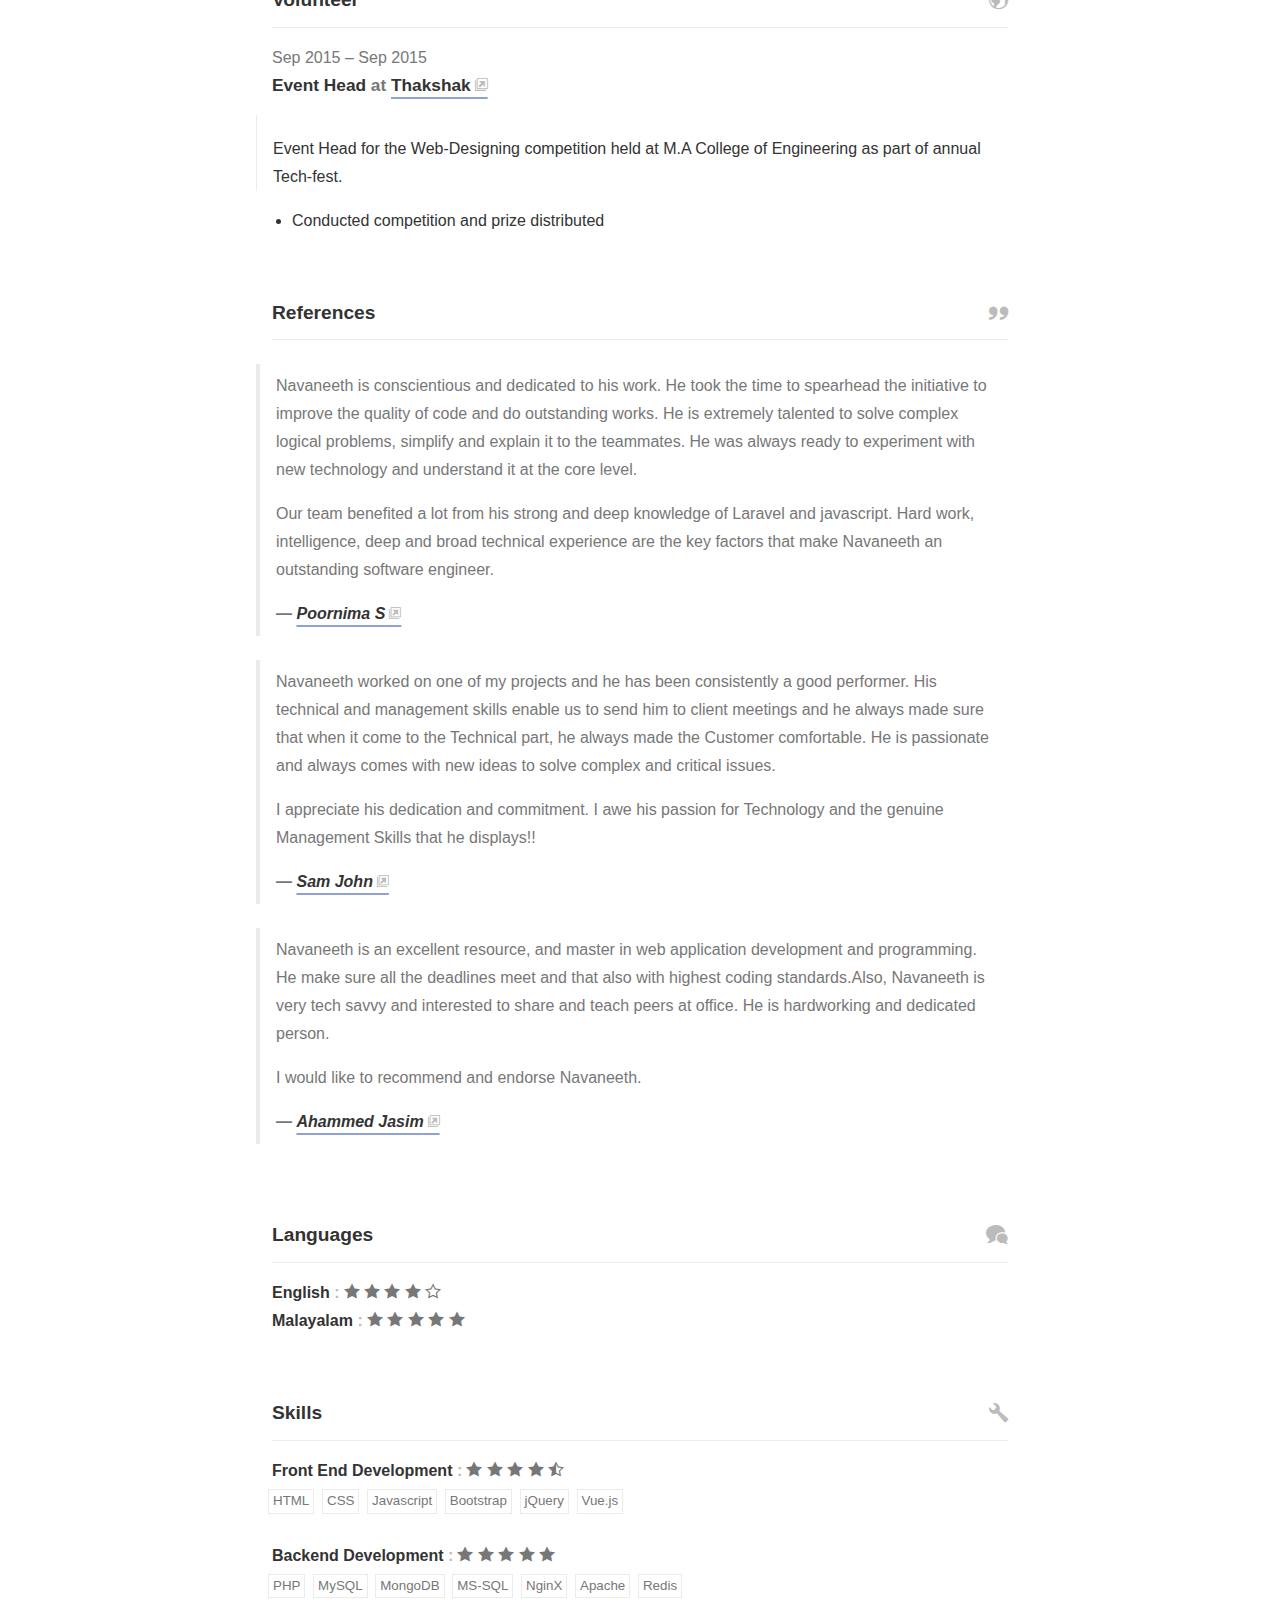
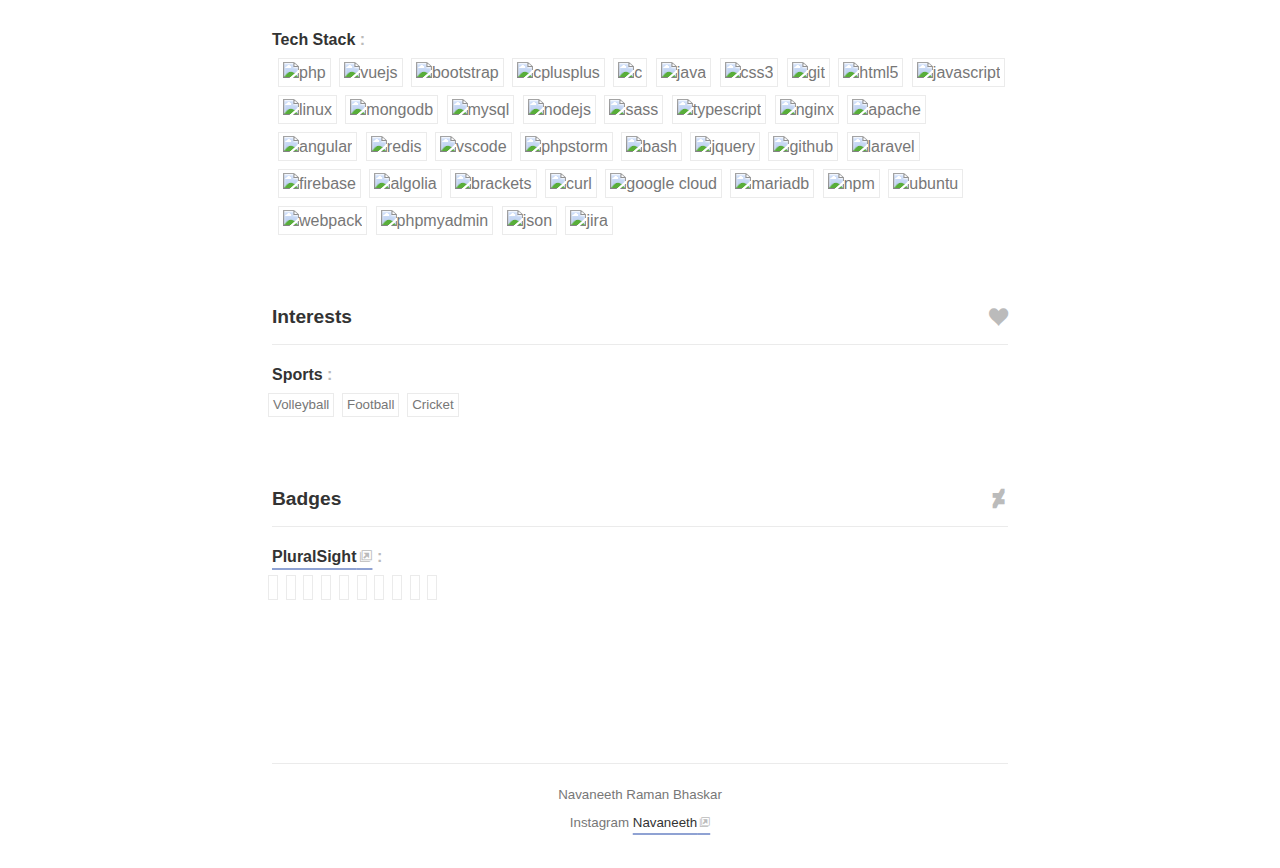
==== commit cbd94164: "Certificates added, Address change" ====
--- a/resume.html
+++ b/resume.html
@@ -53,7 +53,7 @@
             Scalable software are made by implementing the correct web architecture and design patterns. And it is an expert's job.
         </p>
         <p class="note">
-            I'm well versed with Object Oriented Principles, Design Patterns, Architectural Patterns, Relational DB Design, Code Debugging, Query
+            I'm well versed with Datastructures, Algorithms, Object Oriented Principles, Design Patterns, Architectural Patterns, Relational DB Design, Code Debugging, Query
             Optimization, Core Web Vitals, Web Components, Web Security, and Code Version Controls.
         <p class="note">
             I can successfully deliver, scale, and optimize software products/services. I never compromise on code
@@ -62,10 +62,9 @@
             patterns and SOLID principles.
         </p>
         <p class="note">
-            I'm fascinated by technology which makes me a lifelong student, and I constantly learn new things because I
-            never settle.
-            I'm passionate about staying organized and freeing everyone's life struggles. Lifting the weight on the
-            shoulders of my team member gives me such a real joy in my heart, I always do my best to improve it.
+            I'm constantly learning new things because it fascinates me.
+            I have a passion for staying organized and freeing everyone's life struggles. Lifting the weight on the
+            shoulders of other people gives me such a real joy in my heart, I always do my best to improve it.
         </p>
         <p class="note">
             If you ever need emotional support, I'm all ears.
@@ -91,12 +90,20 @@
                 <dt class="faded"><span class="icon-location" title="Location"></span>
                     <span class="sr-only">Location</span>
                 </dt>
-                <dd class="bold adr p-adr h-adr" typeof="PostalAddress">
+                <!--<dd class="bold adr p-adr h-adr" typeof="PostalAddress">
                     <span class="street-address p-street-address" property="streetAddress">Bhasuram House</span>,
                     <span class="" property="postalName">Modakkallur P.O</span>,
                     <span class="postal-code p-postal-code" property="postalCode">673 323</span>,
                     <span class="locality p-locality" property="addressLocality">Calicut</span>,
                     <span class="region p-region" property="addressRegion">Kerala</span>,
+                    <span class="country-name p-country-name">India</span>
+                </dd>-->
+                <dd class="bold adr p-adr h-adr" typeof="PostalAddress">
+                    <span class="street-address p-street-address" property="streetAddress">B 807, 4B</span>,
+                    <span class="" property="postalName">New Ashok Nagar</span>,
+                    <span class="postal-code p-postal-code" property="postalCode">110096</span>,
+                    <span class="locality p-locality" property="addressLocality">Near Church</span>,
+                    <span class="region p-region" property="addressRegion">New Delhi</span>,
                     <span class="country-name p-country-name">India</span>
                 </dd>
                 <dt class="faded"><span class="icon-phone" title="Phone"></span> <span class="sr-only">Phone</span></dt>
@@ -343,6 +350,20 @@
                             </header>
                             <p class="note">
                                 <a target="_blank" href="https://www.linkedin.com/learning/certificates/7df071ce711cd7cd3d7b7acb3096b459dfc9e50843436ae46a812c044725c35d">Credential ID 7df071ce711cd7....</a>
+                            </p>
+                        </section>
+
+                        <section>
+                            <header>
+                                <p class="faded">
+                                    <time datetime="2022-05-01T00:00:00+00:00">May 2022</time>
+                                </p>
+                                <h3 class="h4 faded" property="award">
+                                    <span class="bc">JSON Essential Training</span> from <span class="bc">LinkedIn</span>
+                                </h3>
+                            </header>
+                            <p class="note">
+                                <a target="_blank" href="https://www.linkedin.com/learning/certificates/634d408733b4b2083d614200058edca444480815b05e4a6395bbbf0212b76b49?trk=share_certificate">Credential ID 634d408733b4b2....</a>
                             </p>
                         </section>
 
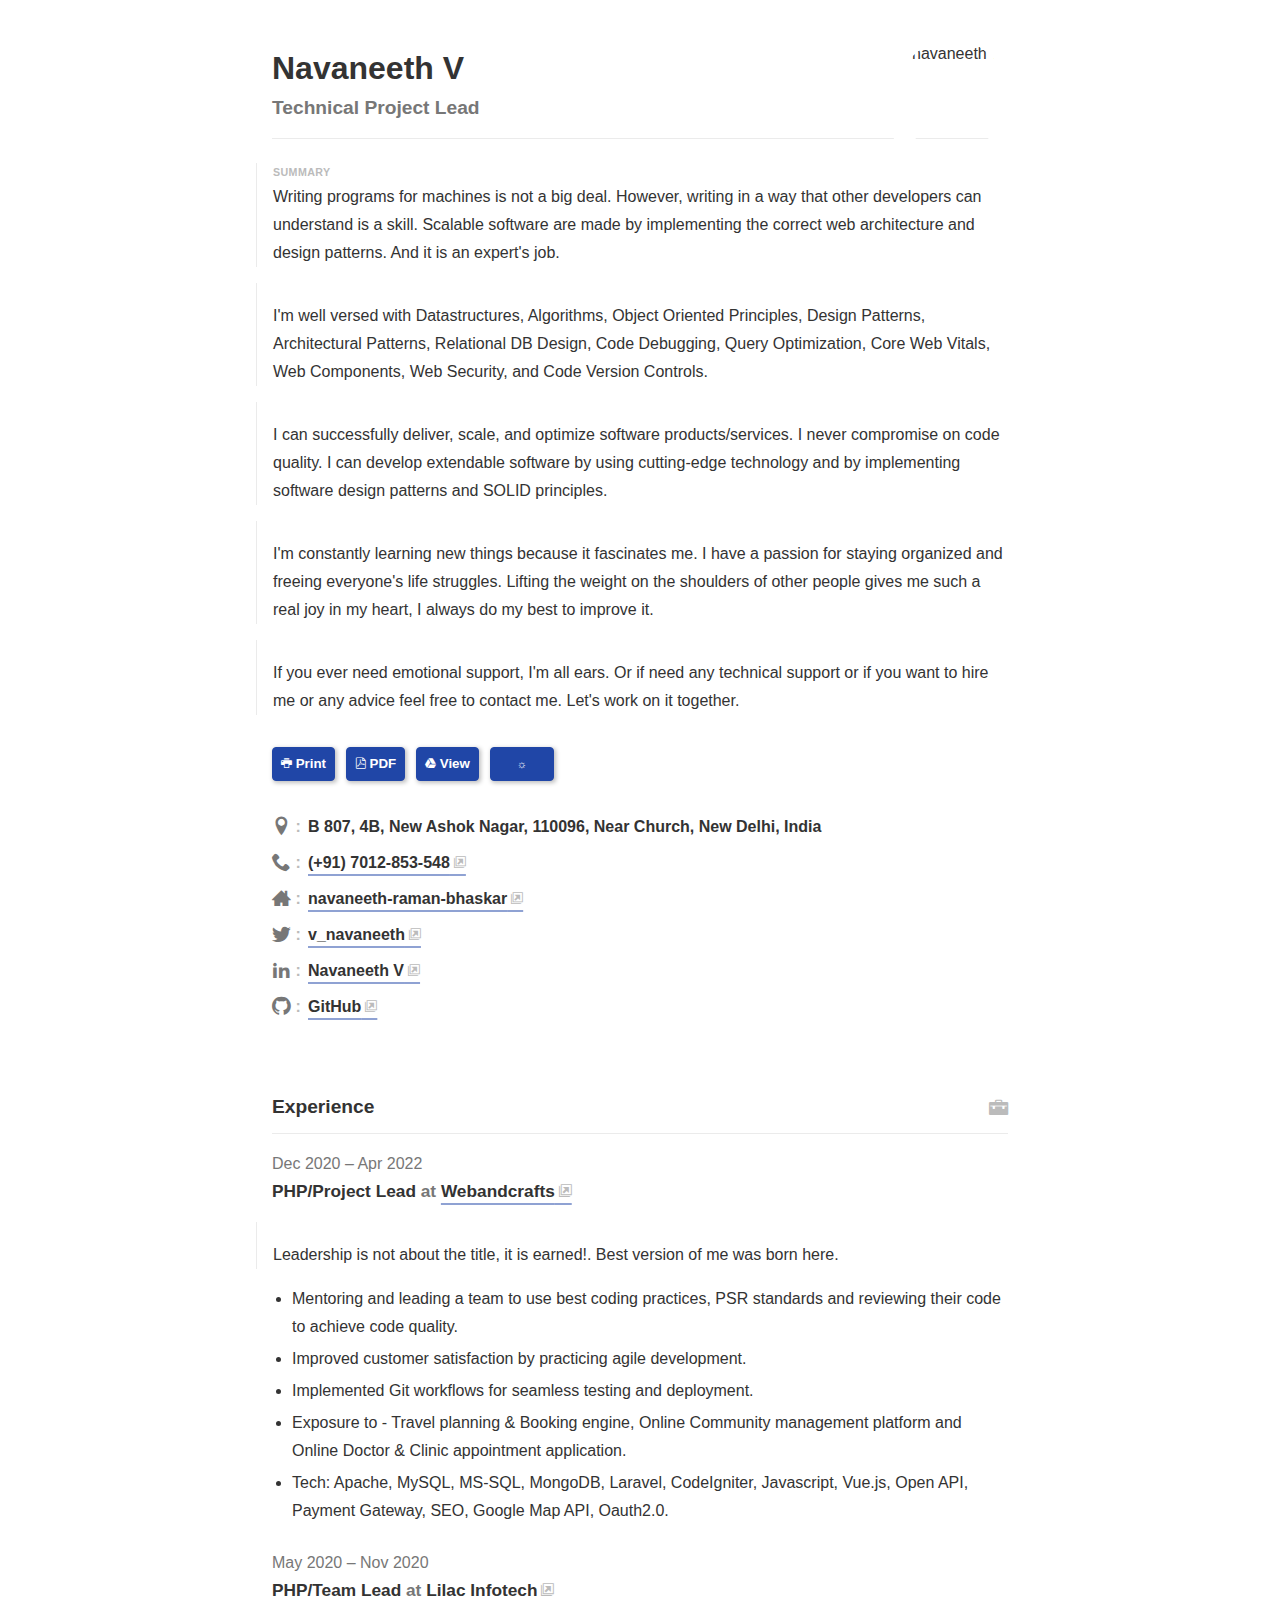
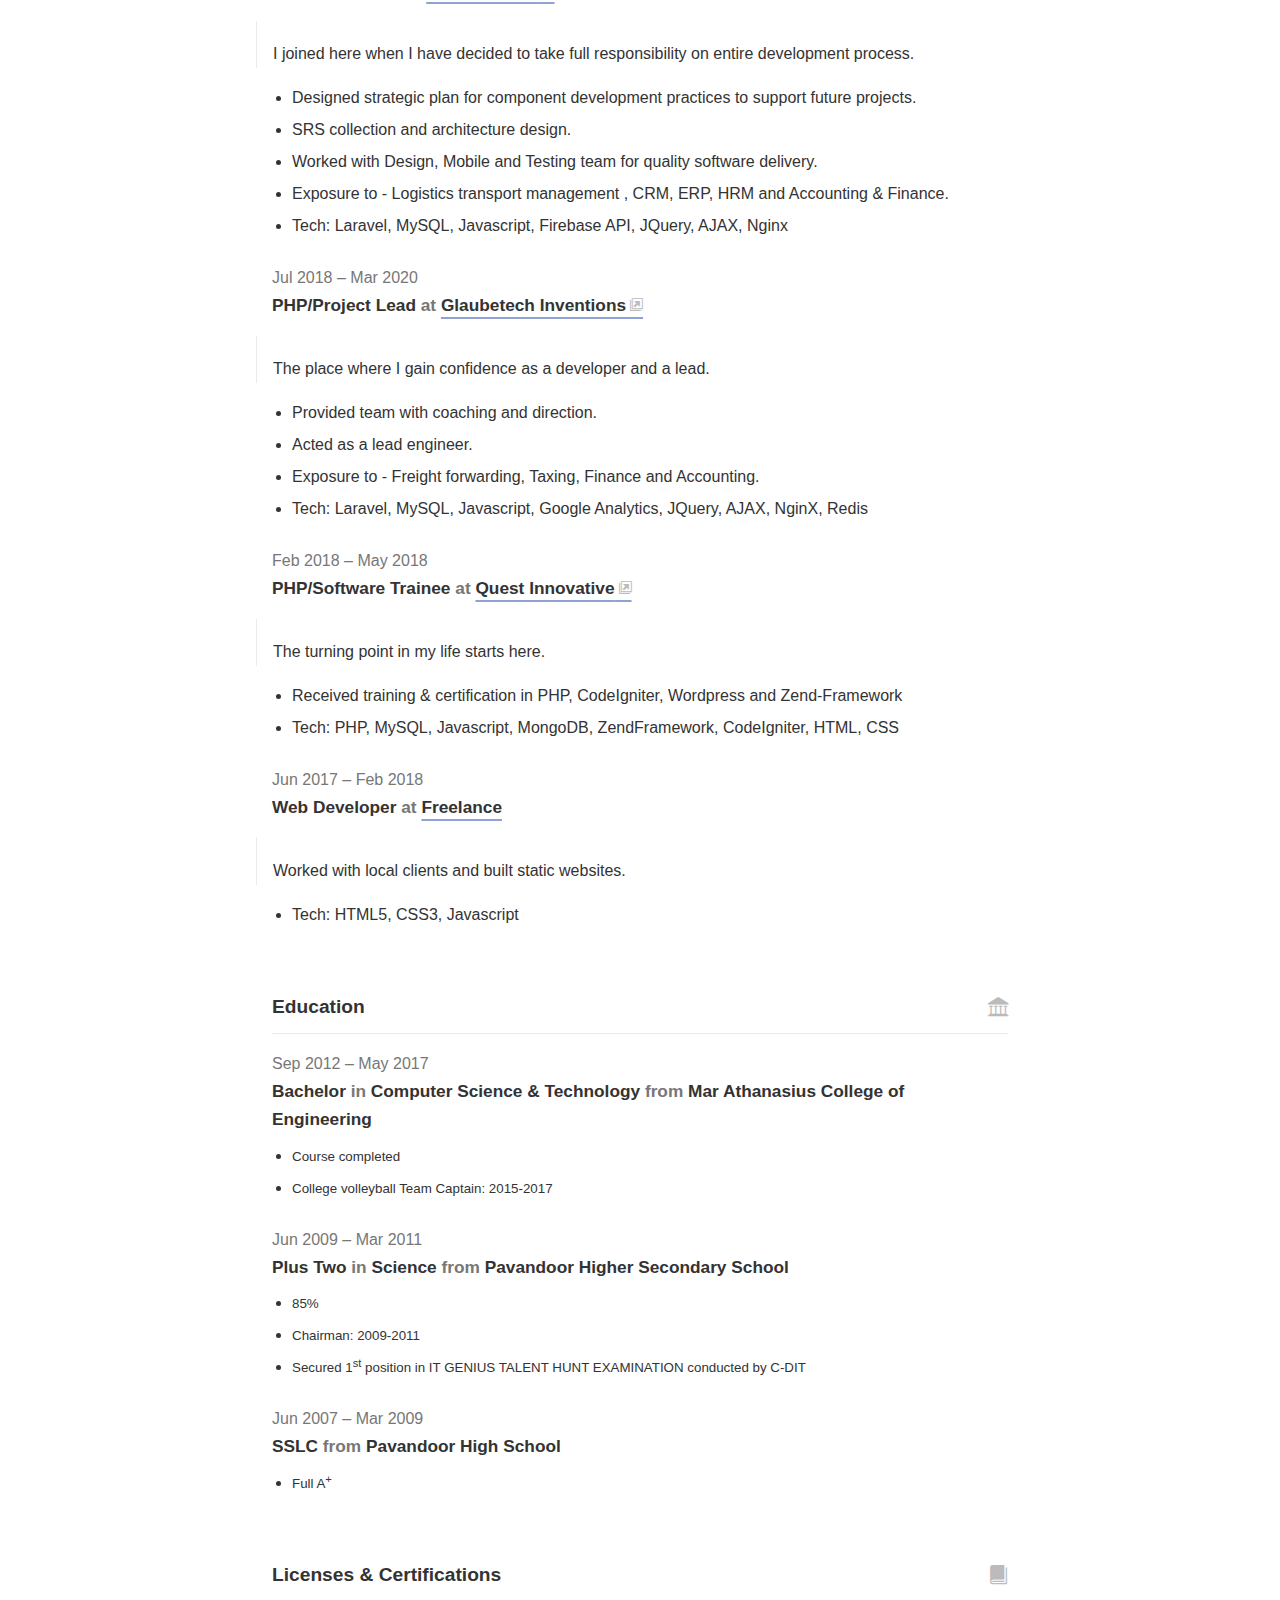
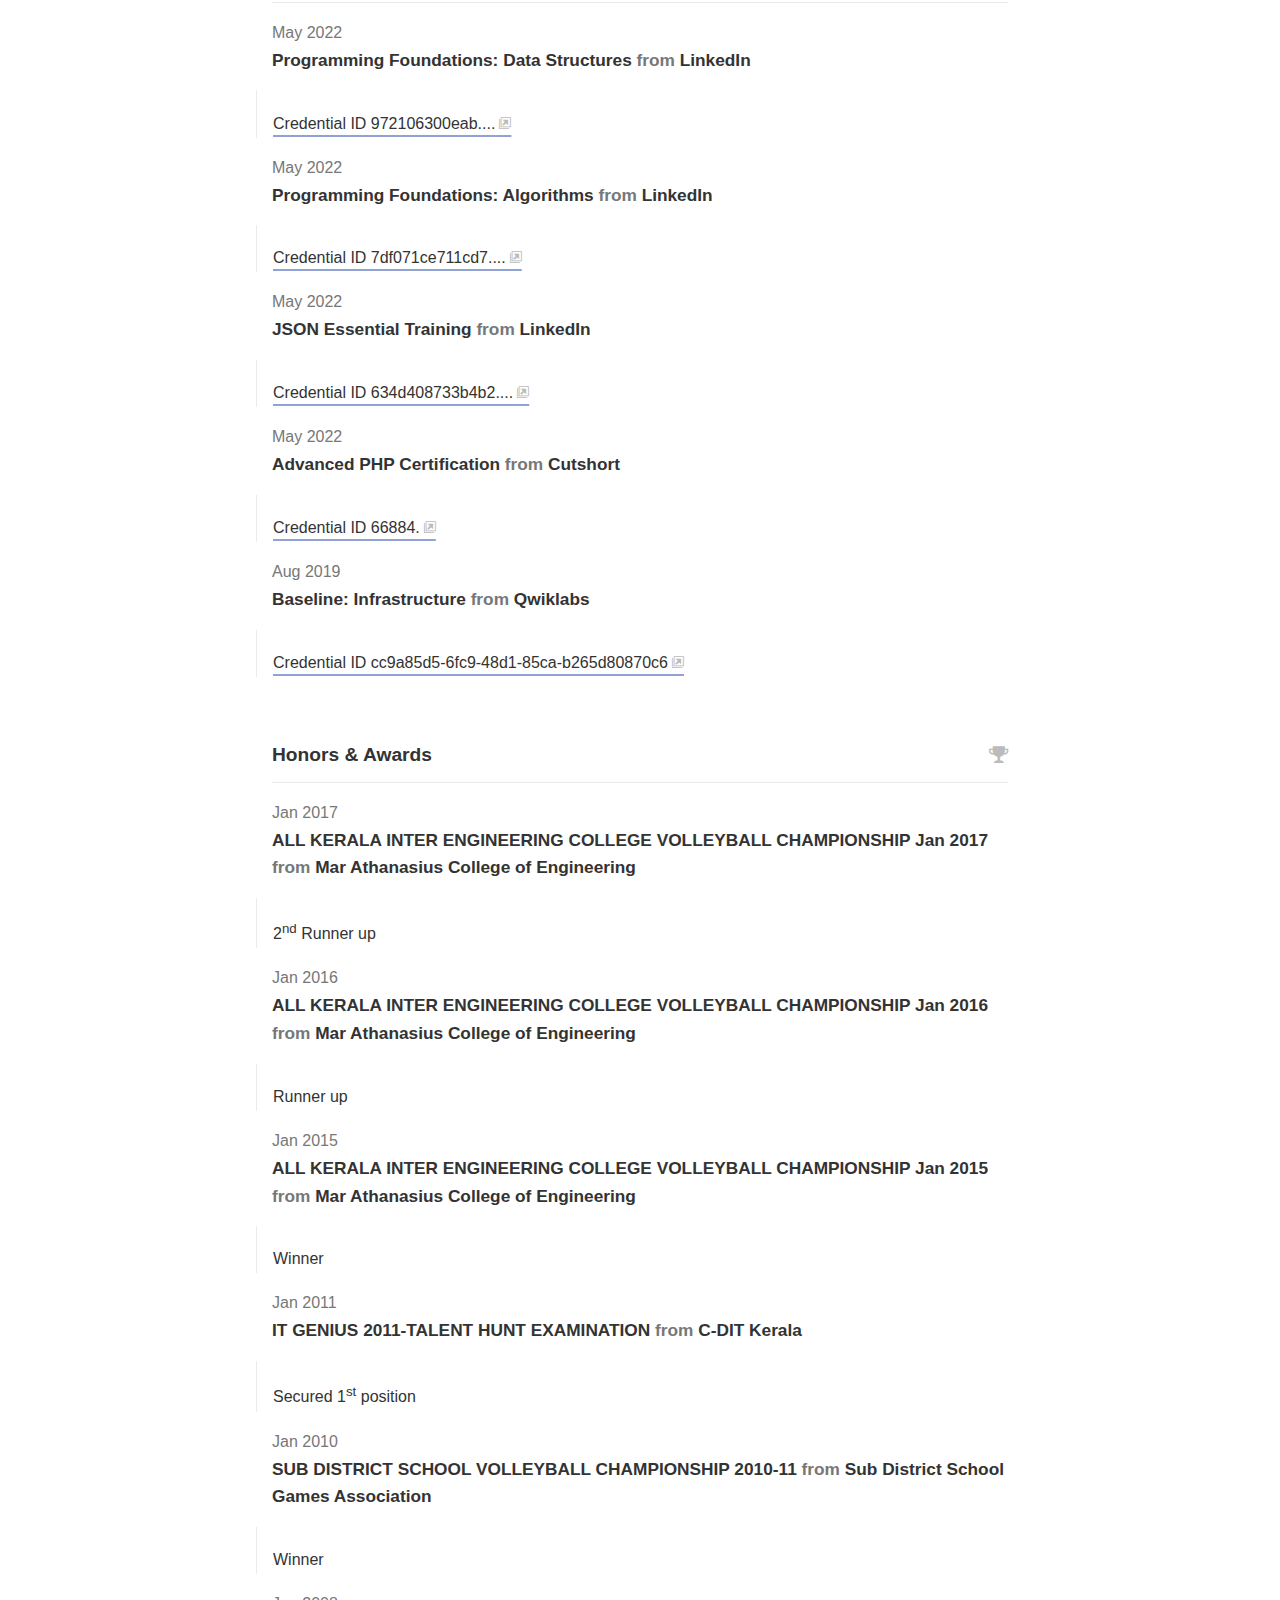
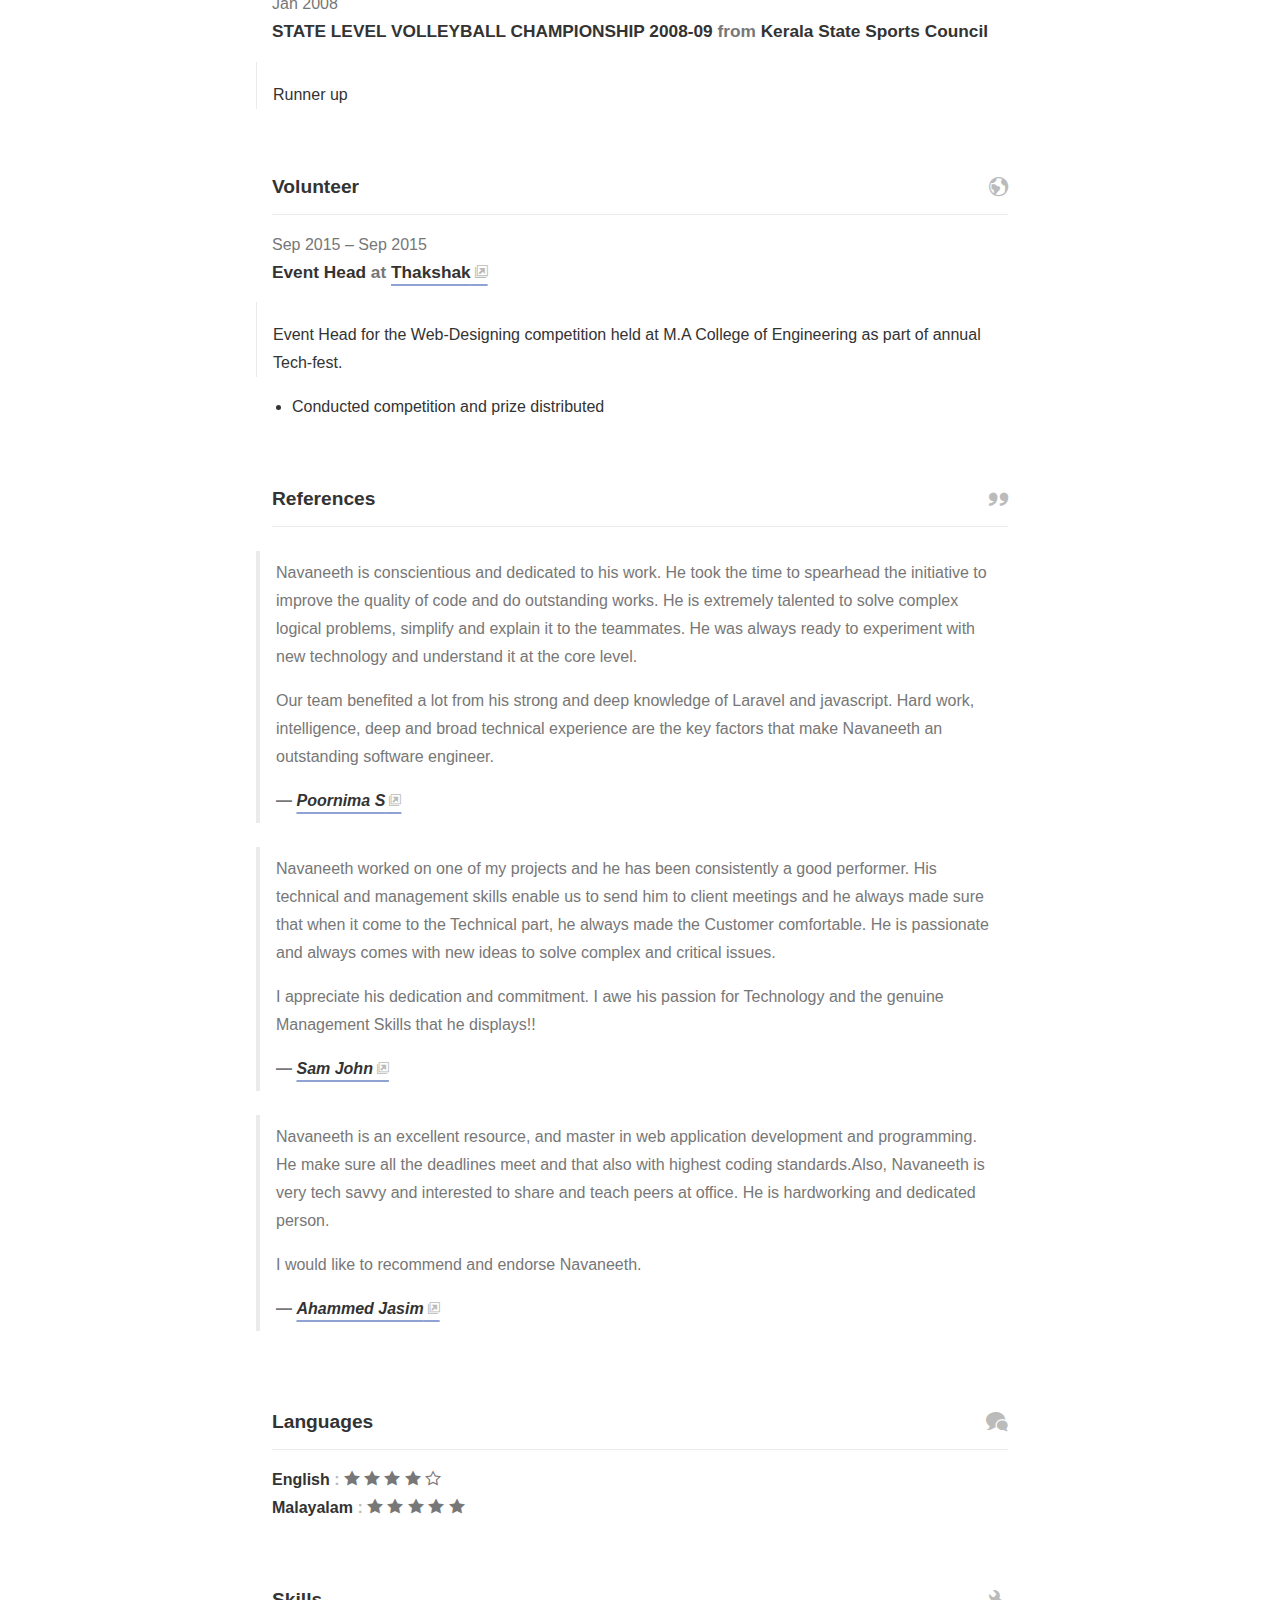
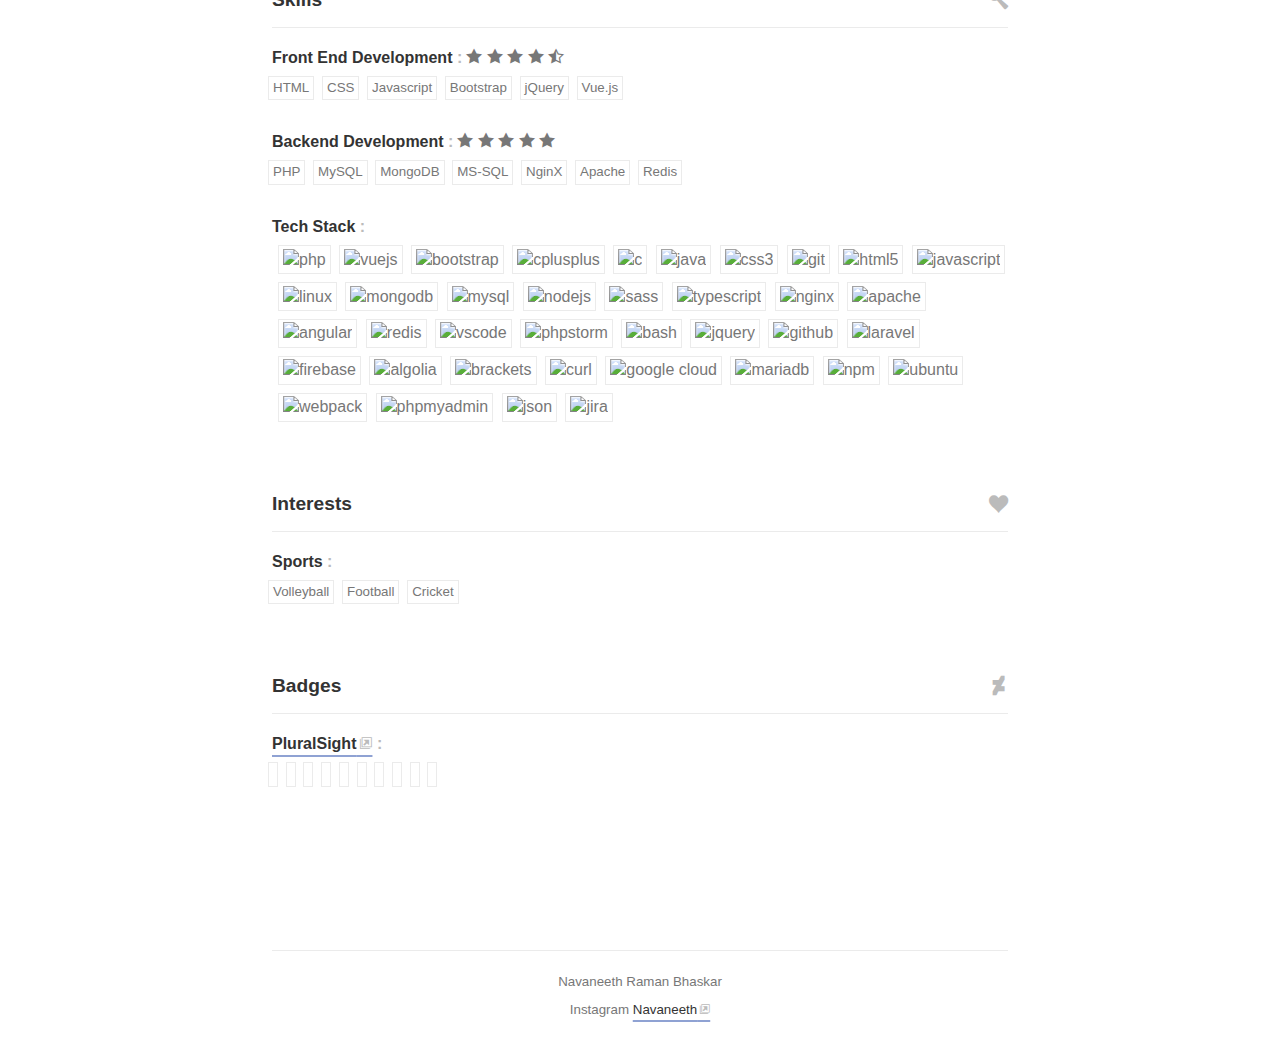
==== commit 4468e4a0: "Merge pull request #11 from navaneeth-raman-bhaskar/v2" ====
--- a/resume.html
+++ b/resume.html
@@ -246,6 +246,26 @@
                                 <li>Tech: PHP, MySQL, Javascript, MongoDB, ZendFramework, CodeIgniter, HTML, CSS</li>
                             </ul>
                         </section>
+                        <section>
+                            <header class="" property="worksFor" typeof="Organization">
+                                <p class="faded">
+                                    <time datetime="2017-06-01T00:00:00+00:00">Jun 2017</time>
+                                    –
+                                    <time datetime="2018-02-15T00:00:00+00:00">Feb 2018</time>
+                                </p>
+                                <h3 class="h4 faded">
+                                    <meta property="name">
+                                    <span class="bc">Web Developer</span> at
+                                    <a id="freelance" class="org p-org h-card " href="#freelance">Freelance</a>
+                                </h3>
+                            </header>
+                            <p class="note"> Worked with local clients and built static websites.
+                            </p>
+                            <h4 class="sr-only">Highlights</h4>
+                            <ul>
+                                <li>Tech: HTML5, CSS3, Javascript</li>
+                            </ul>
+                        </section>
                     </div>
                 </section>
                 <section>
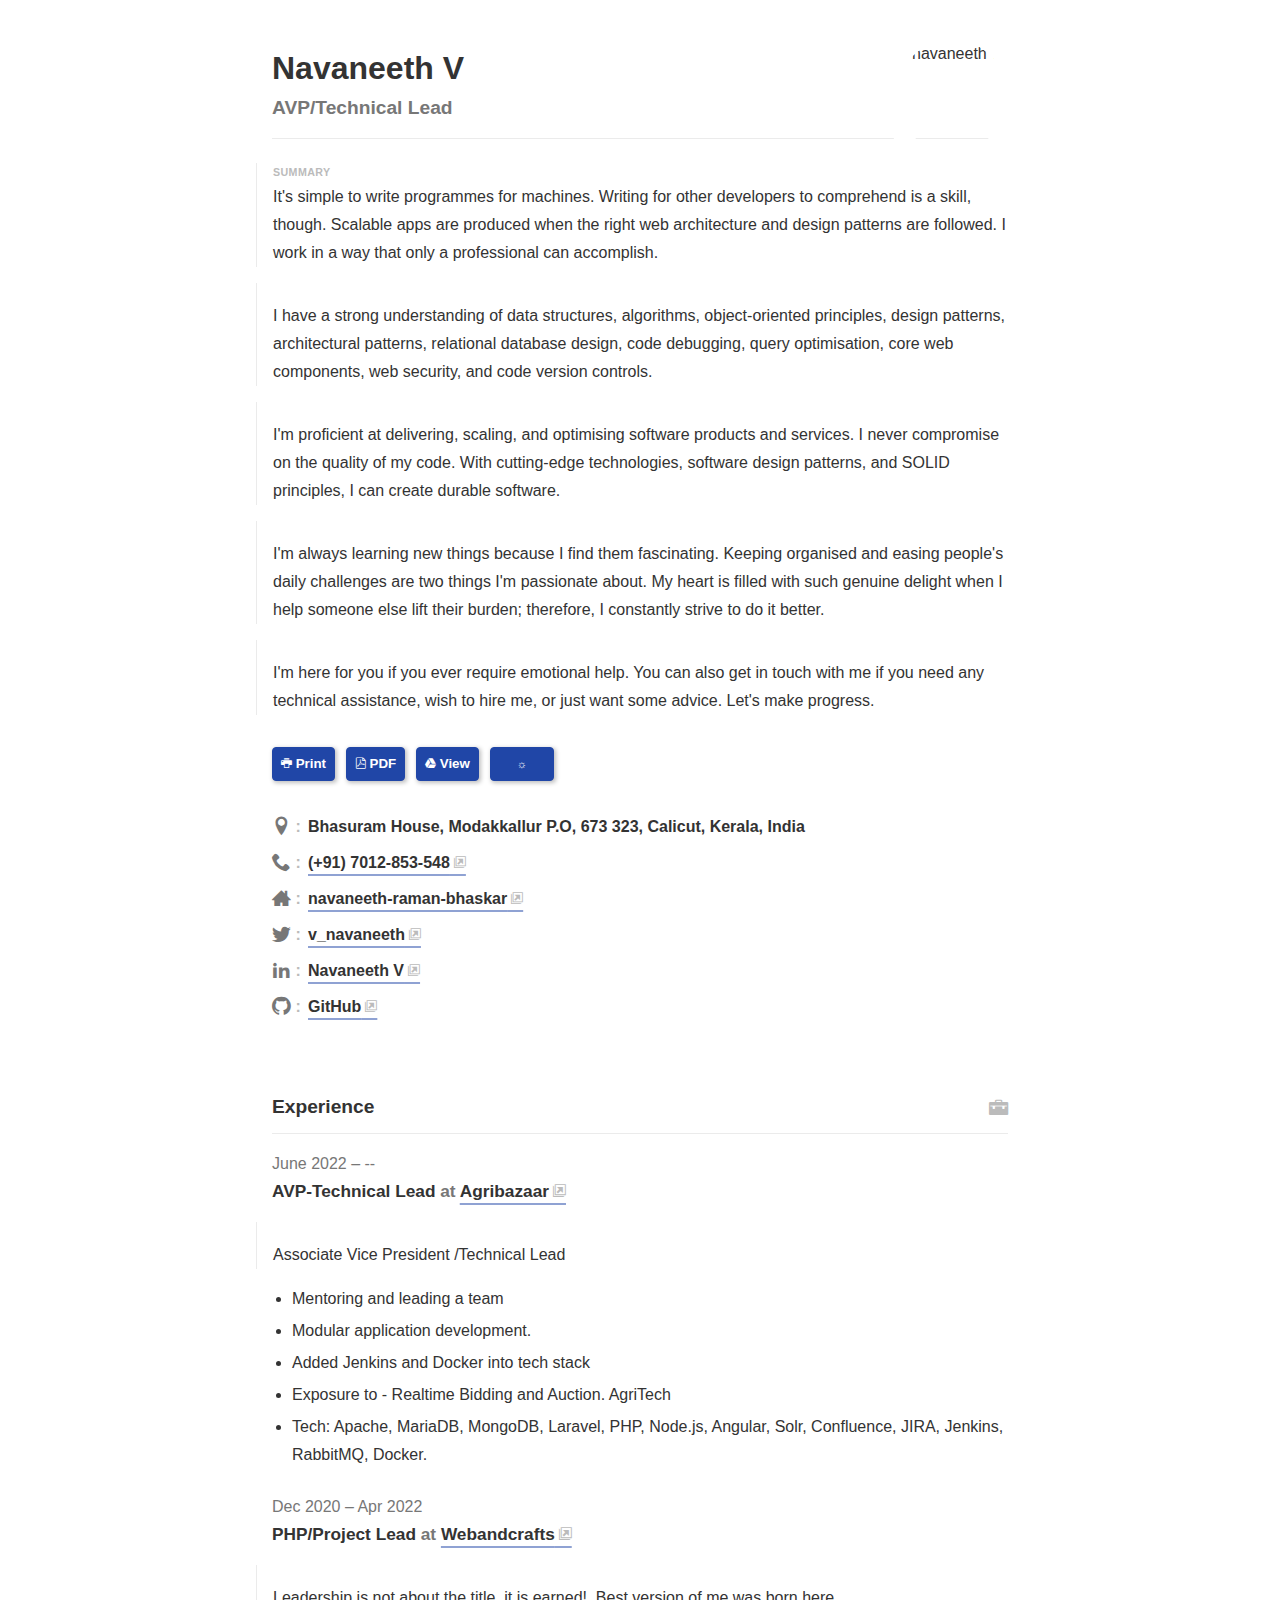
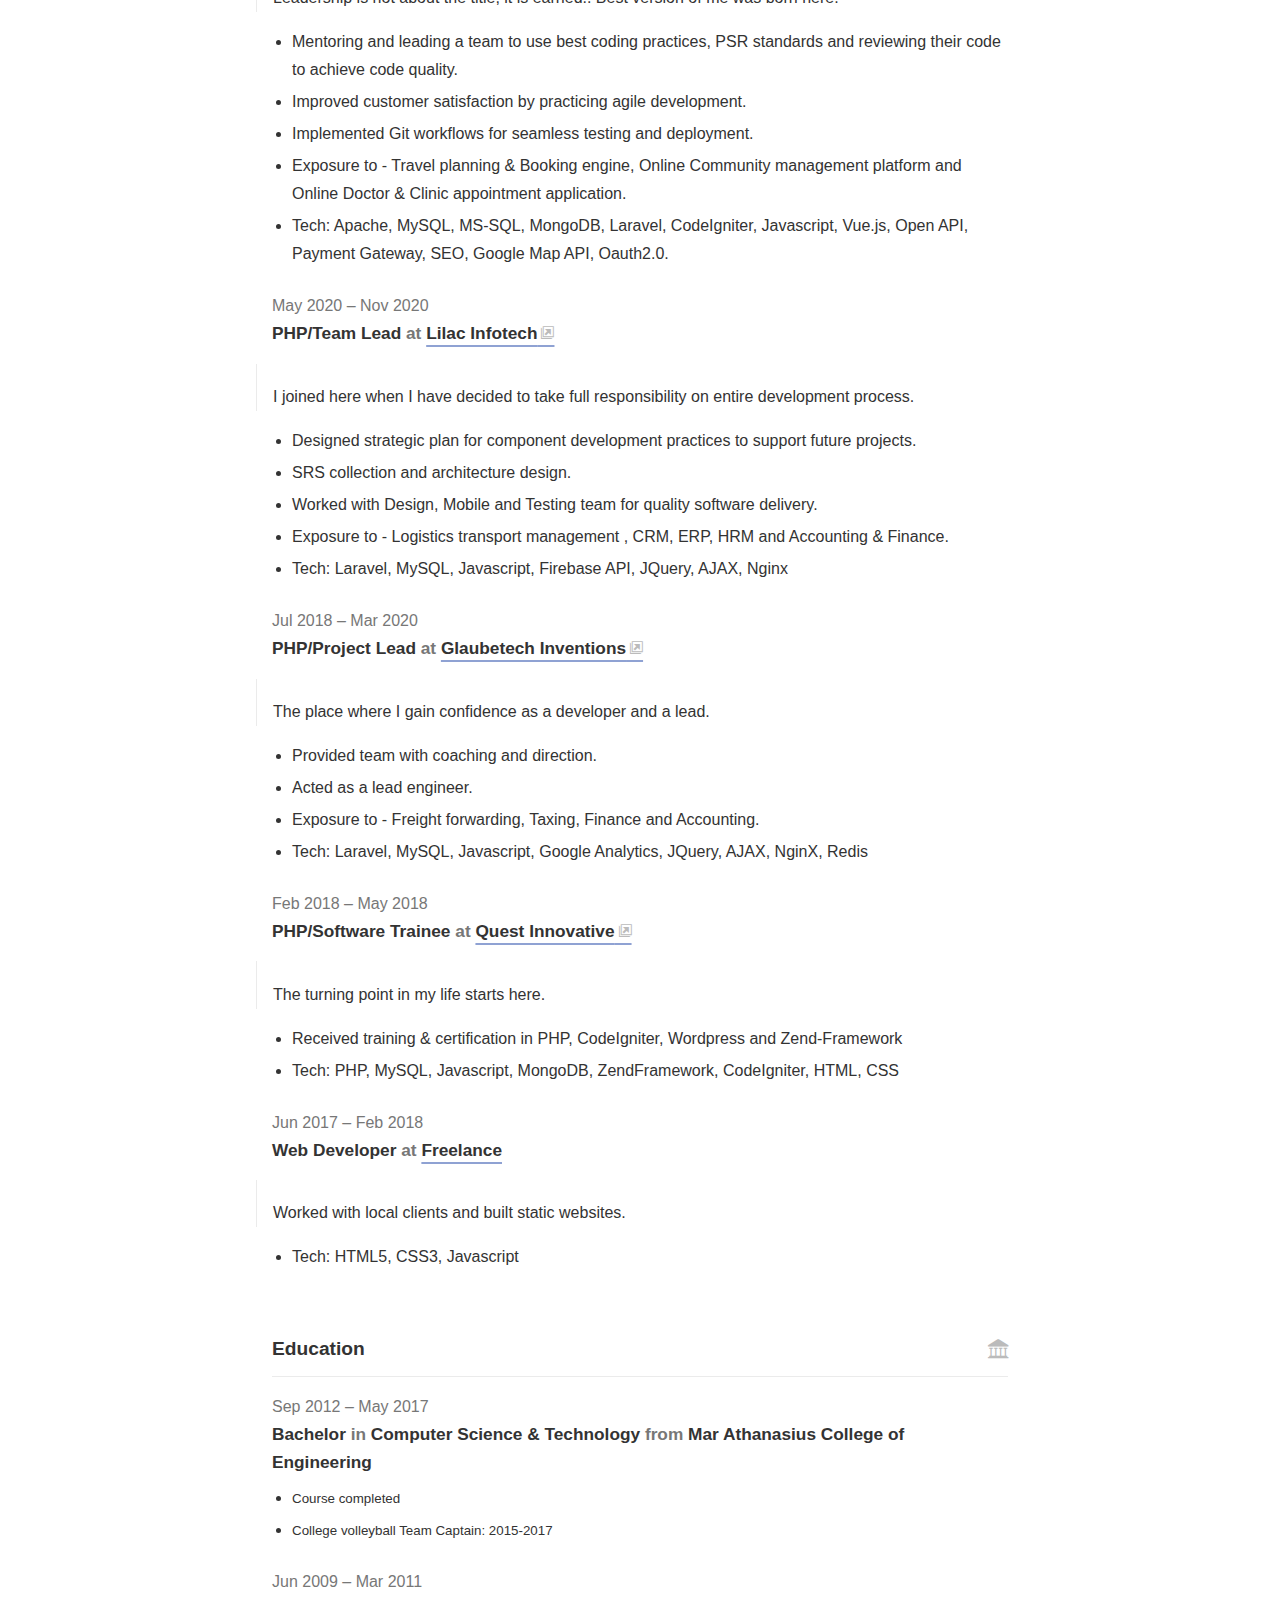
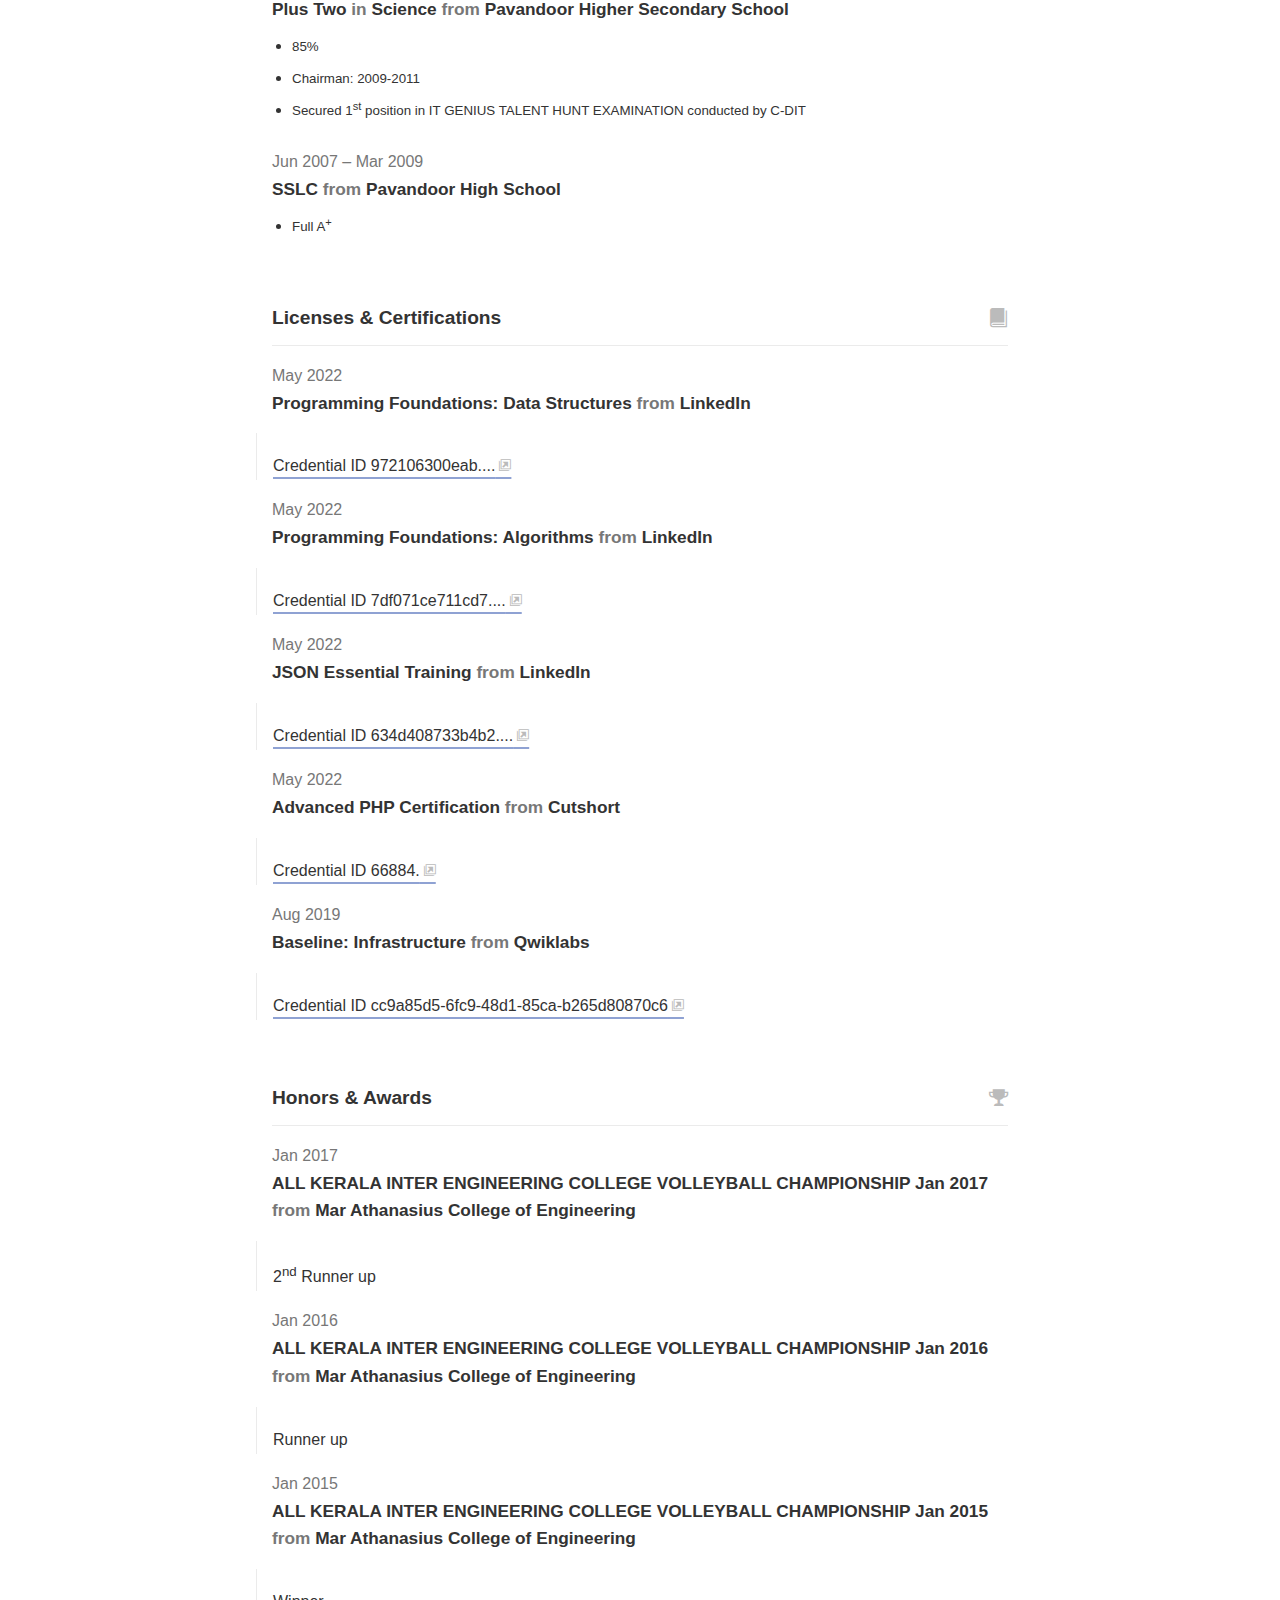
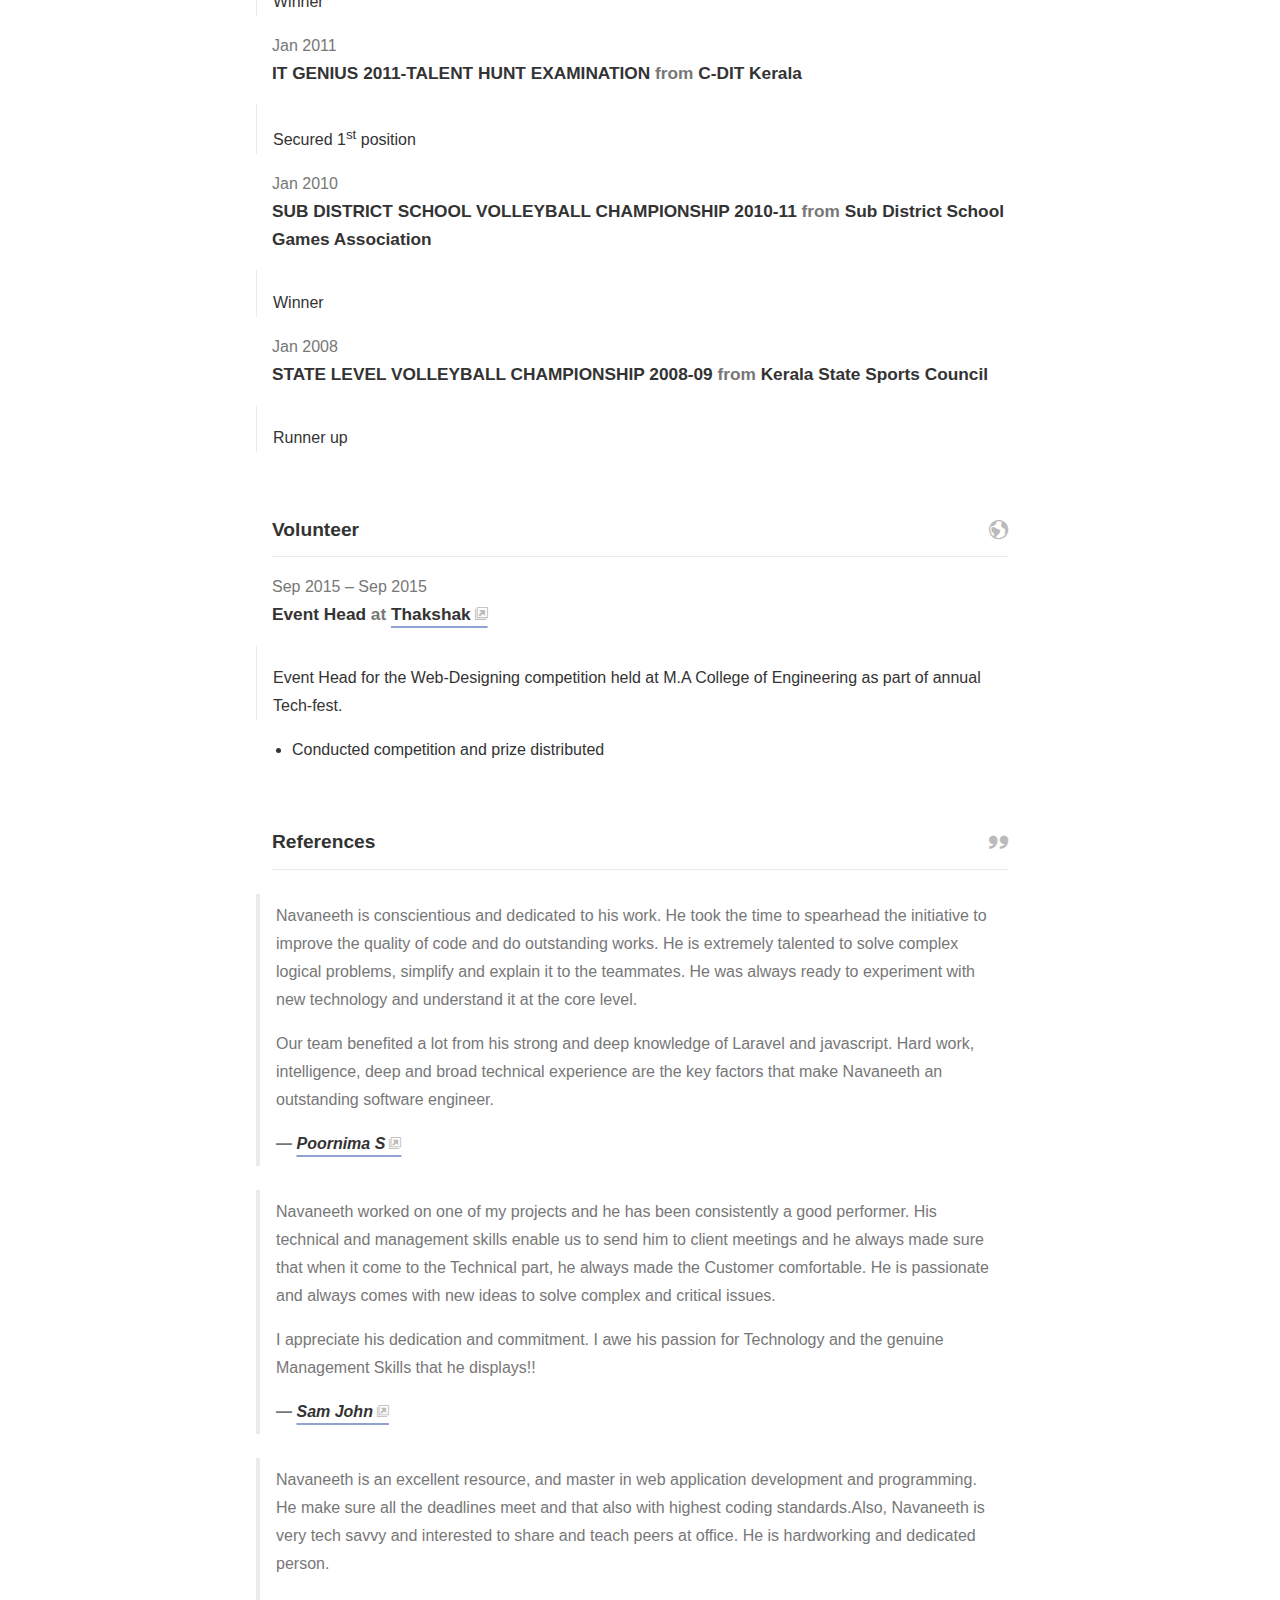
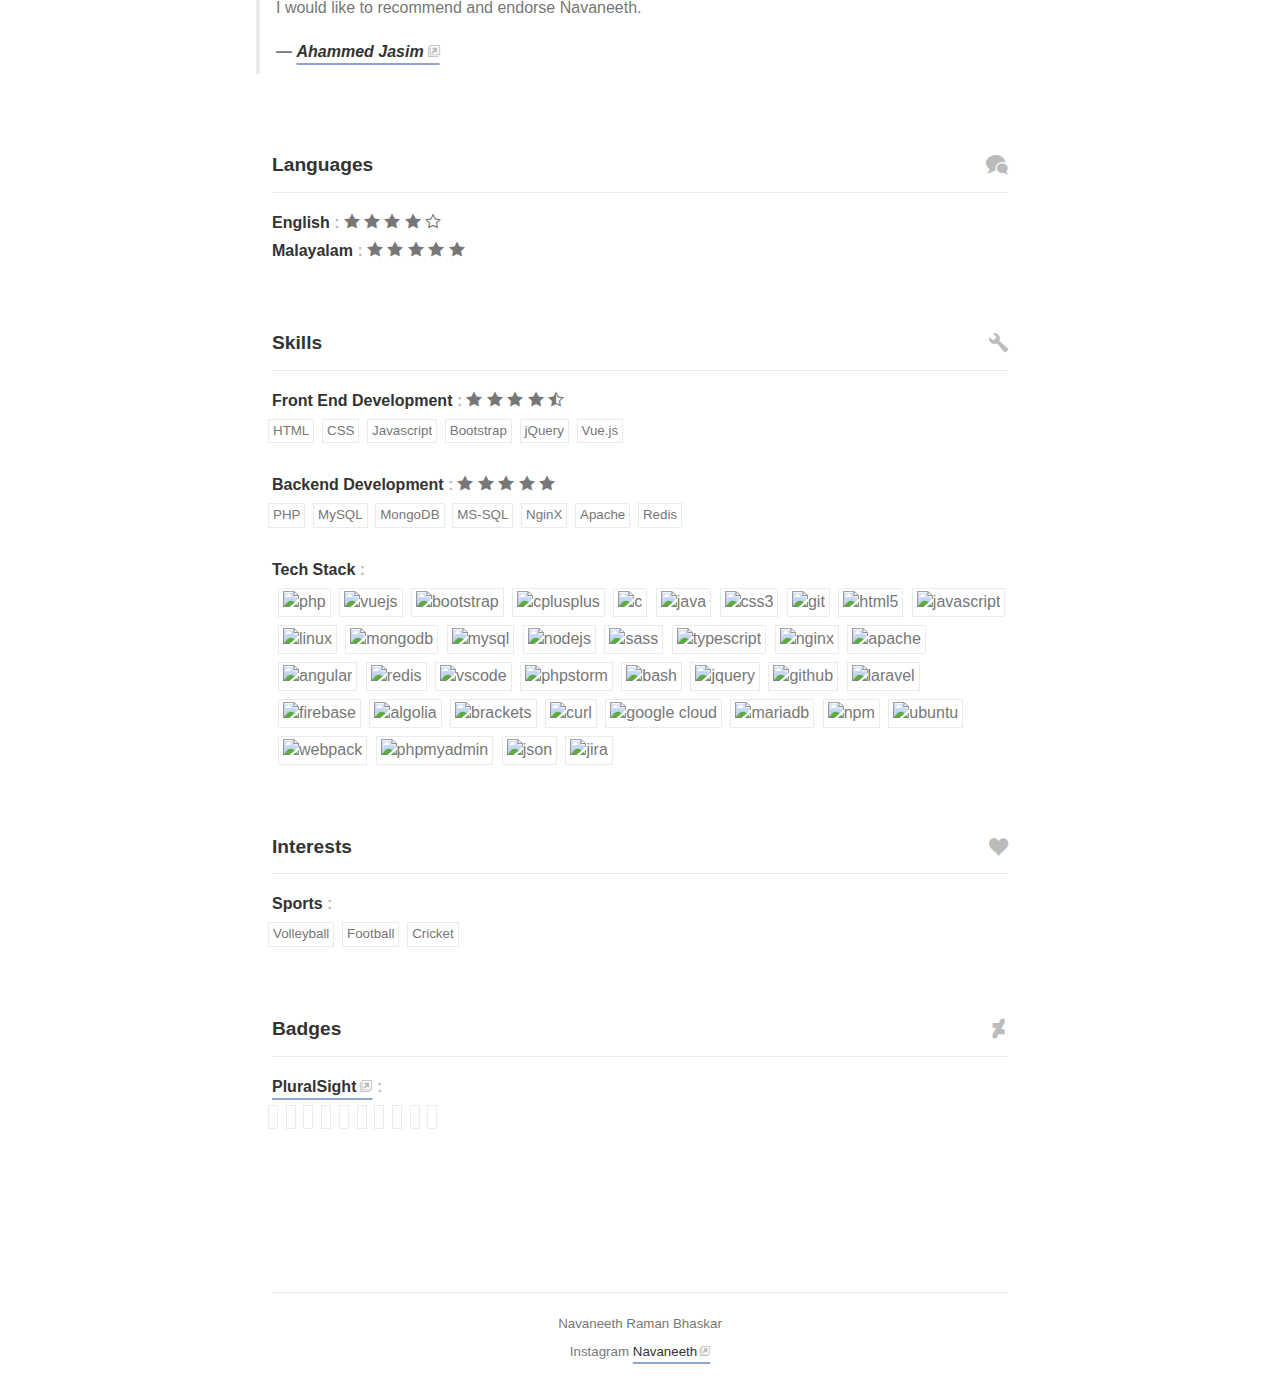
==== commit 7f0297be: "Updated" ====
--- a/resume.html
+++ b/resume.html
@@ -6,7 +6,7 @@
     <title>Navaneeth Raman Bhaskar | Resume</title>
 
     <!-- HTML Meta Tags -->
-    <meta name="keywords" content="PHP expert, PHP Team Lead, PHP Technical Lead">
+    <meta name="keywords" content="PHP expert, PHP Team Lead, PHP Technical Lead, AVP">
     <meta name="description" content="PHP expert">
 
     <!-- Facebook Meta Tags -->
@@ -45,31 +45,29 @@
                  alt="navaneeth v"
                  property="image" width="120"
                  height="120" loading="lazy">
-            <p class="h3 faded subline title p-job-title" property="jobTitle">Technical Project Lead</p>
+            <p class="h3 faded subline title p-job-title" property="jobTitle">AVP/Technical Lead</p>
             <div class="hr pb0"></div>
         </header>
         <p class="note p-note">
-            Writing programs for machines is not a big deal. However, writing in a way that other developers can understand is a skill.
-            Scalable software are made by implementing the correct web architecture and design patterns. And it is an expert's job.
+            It's simple to write programmes for machines. Writing for other developers to comprehend is a skill, though.
+            Scalable apps are produced when the right web architecture and design patterns are followed.
+            I work in a way that only a professional can accomplish.
         </p>
         <p class="note">
-            I'm well versed with Datastructures, Algorithms, Object Oriented Principles, Design Patterns, Architectural Patterns, Relational DB Design, Code Debugging, Query
-            Optimization, Core Web Vitals, Web Components, Web Security, and Code Version Controls.
+            I have a strong understanding of data structures, algorithms, object-oriented principles, design patterns, architectural patterns, relational database design, code debugging, query optimisation, core web components, web security, and code version controls.
         <p class="note">
-            I can successfully deliver, scale, and optimize software products/services. I never compromise on code
-            quality.
-            I can develop extendable software by using cutting-edge technology and by implementing software design
-            patterns and SOLID principles.
+            I'm proficient at delivering, scaling, and optimising software products and services. I never compromise on the quality of my code.
+            With cutting-edge technologies, software design patterns, and SOLID principles, I can create durable software.
         </p>
         <p class="note">
-            I'm constantly learning new things because it fascinates me.
-            I have a passion for staying organized and freeing everyone's life struggles. Lifting the weight on the
-            shoulders of other people gives me such a real joy in my heart, I always do my best to improve it.
+            I'm always learning new things because I find them fascinating.
+            Keeping organised and easing people's daily challenges are two things I'm passionate about.
+            My heart is filled with such genuine delight when I help someone else lift their burden; therefore, I constantly strive to do it better.
         </p>
         <p class="note">
-            If you ever need emotional support, I'm all ears.
-            Or if need any technical support or if you want to hire me or any advice feel free to contact me.
-            Let's work on it together.
+            I'm here for you if you ever require emotional help.
+            You can also get in touch with me if you need any technical assistance, wish to hire me, or just want some advice.
+            Let's make progress.
         </p>
         <div class="screen-only">
             <button class="btn btn-sm btn-primary mt1" onclick="window.print()">
@@ -90,22 +88,22 @@
                 <dt class="faded"><span class="icon-location" title="Location"></span>
                     <span class="sr-only">Location</span>
                 </dt>
-                <!--<dd class="bold adr p-adr h-adr" typeof="PostalAddress">
+                <dd class="bold adr p-adr h-adr" typeof="PostalAddress">
                     <span class="street-address p-street-address" property="streetAddress">Bhasuram House</span>,
                     <span class="" property="postalName">Modakkallur P.O</span>,
                     <span class="postal-code p-postal-code" property="postalCode">673 323</span>,
                     <span class="locality p-locality" property="addressLocality">Calicut</span>,
                     <span class="region p-region" property="addressRegion">Kerala</span>,
                     <span class="country-name p-country-name">India</span>
-                </dd>-->
-                <dd class="bold adr p-adr h-adr" typeof="PostalAddress">
+                </dd>
+                <!--<dd class="bold adr p-adr h-adr" typeof="PostalAddress">
                     <span class="street-address p-street-address" property="streetAddress">B 807, 4B</span>,
                     <span class="" property="postalName">New Ashok Nagar</span>,
                     <span class="postal-code p-postal-code" property="postalCode">110096</span>,
                     <span class="locality p-locality" property="addressLocality">Near Church</span>,
                     <span class="region p-region" property="addressRegion">New Delhi</span>,
                     <span class="country-name p-country-name">India</span>
-                </dd>
+                </dd>-->
                 <dt class="faded"><span class="icon-phone" title="Phone"></span> <span class="sr-only">Phone</span></dt>
                 <dd class="bold">
                     <meta property="telephone" content="(912) 555-4321">
@@ -142,6 +140,33 @@
                                 <span class="sr-only">Permalink</span> <span class="content-hash"></span>
                             </a>
                         </h2>
+                        <section>
+                            <header class="" property="worksFor" typeof="Organization">
+                                <p class="faded">
+                                    <time datetime="2022-06-22T00:00:00+00:00">June 2022</time>
+                                    –
+                                    <time datetime="">--</time>
+                                </p>
+                                <h3 class="h4 faded">
+                                    <meta property="name">
+                                    <span class="bc">AVP-Technical Lead</span> at
+                                    <a class="org p-org h-card " href="https://agribazaar.com">Agribazaar</a>
+                                </h3>
+                            </header>
+                            <p class="note"> Associate Vice President /Technical Lead
+                            </p>
+                            <h4 class="sr-only">Highlights</h4>
+                            <ul>
+                                <li>Mentoring and leading a team</li>
+                                <li>Modular application development.</li>
+                                <li>Added Jenkins and Docker into tech stack</li>
+                                <li>Exposure to - Realtime Bidding and Auction. AgriTech
+                                </li>
+                                <li>Tech: Apache, MariaDB, MongoDB, Laravel, PHP, Node.js, Angular, Solr,
+                                    Confluence, JIRA, Jenkins, RabbitMQ, Docker.
+                                </li>
+                            </ul>
+                        </section>
                         <section>
                             <header class="" property="worksFor" typeof="Organization">
                                 <p class="faded">
